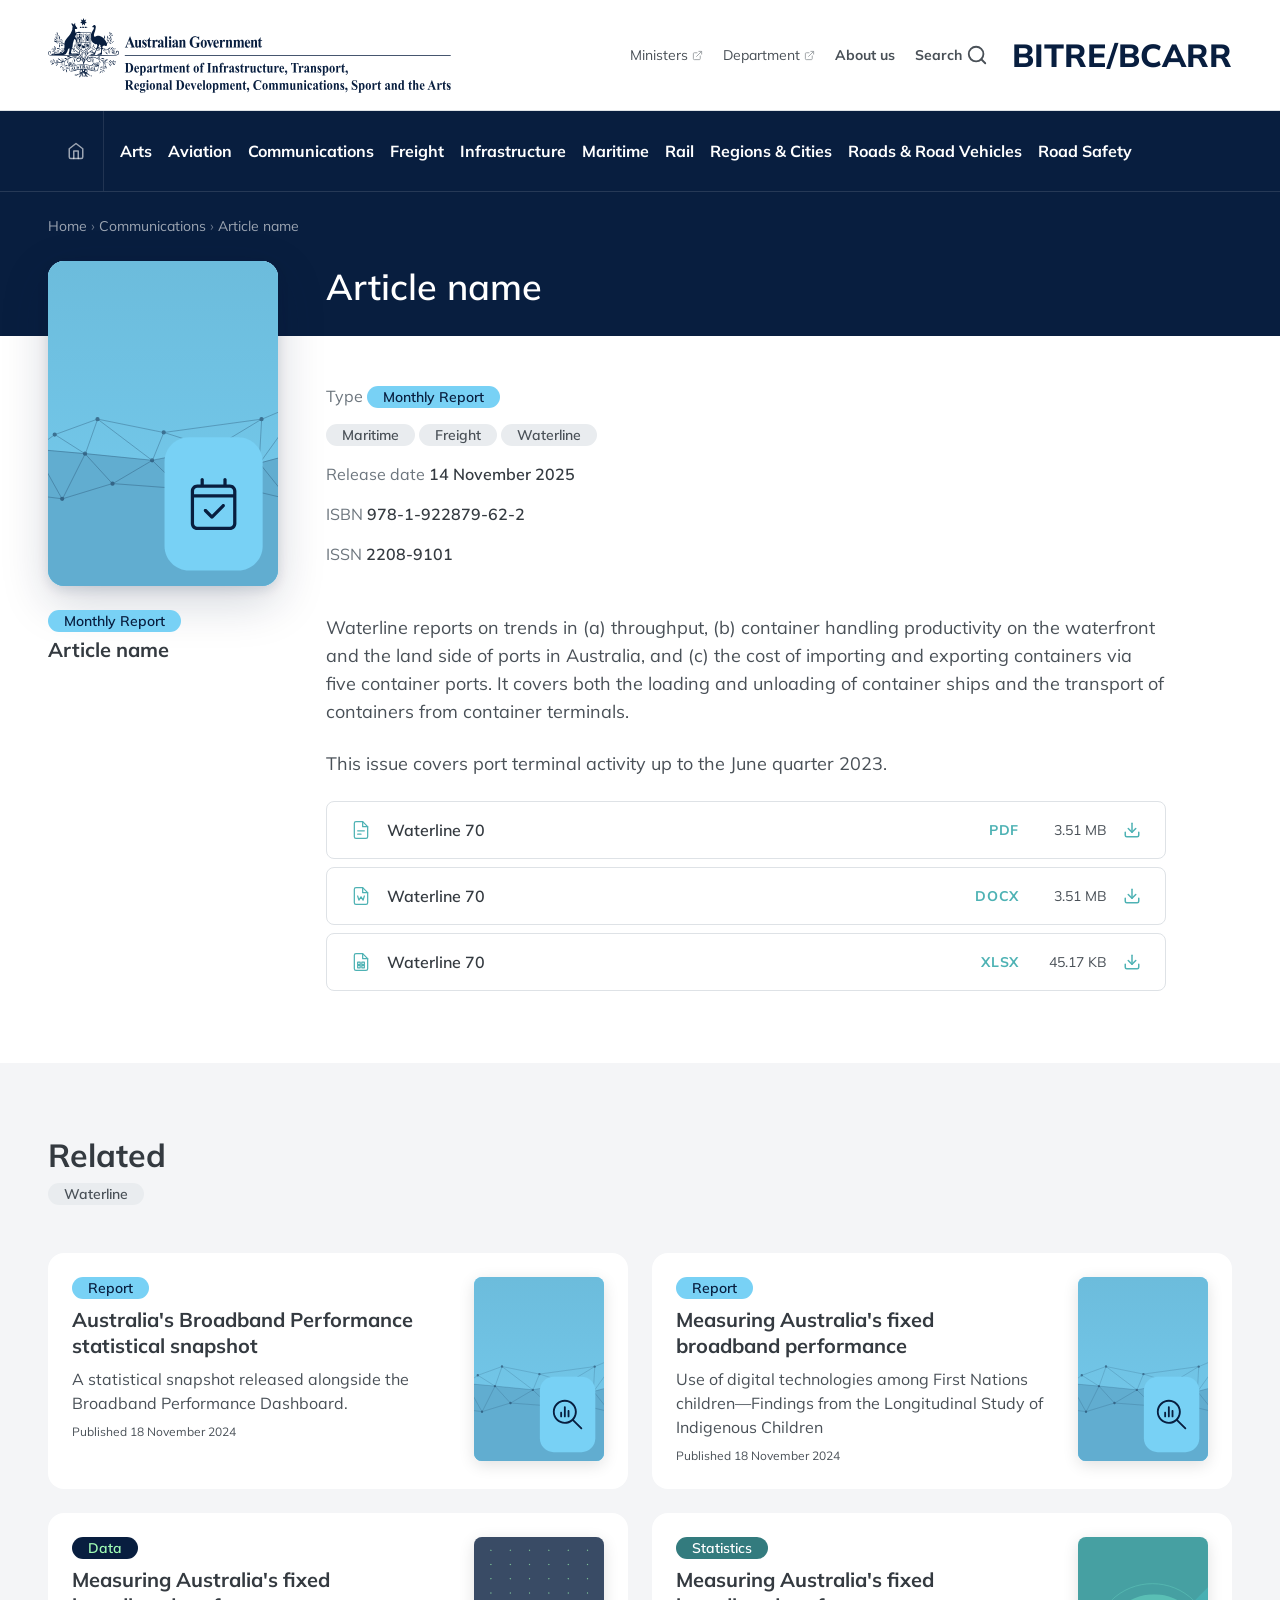
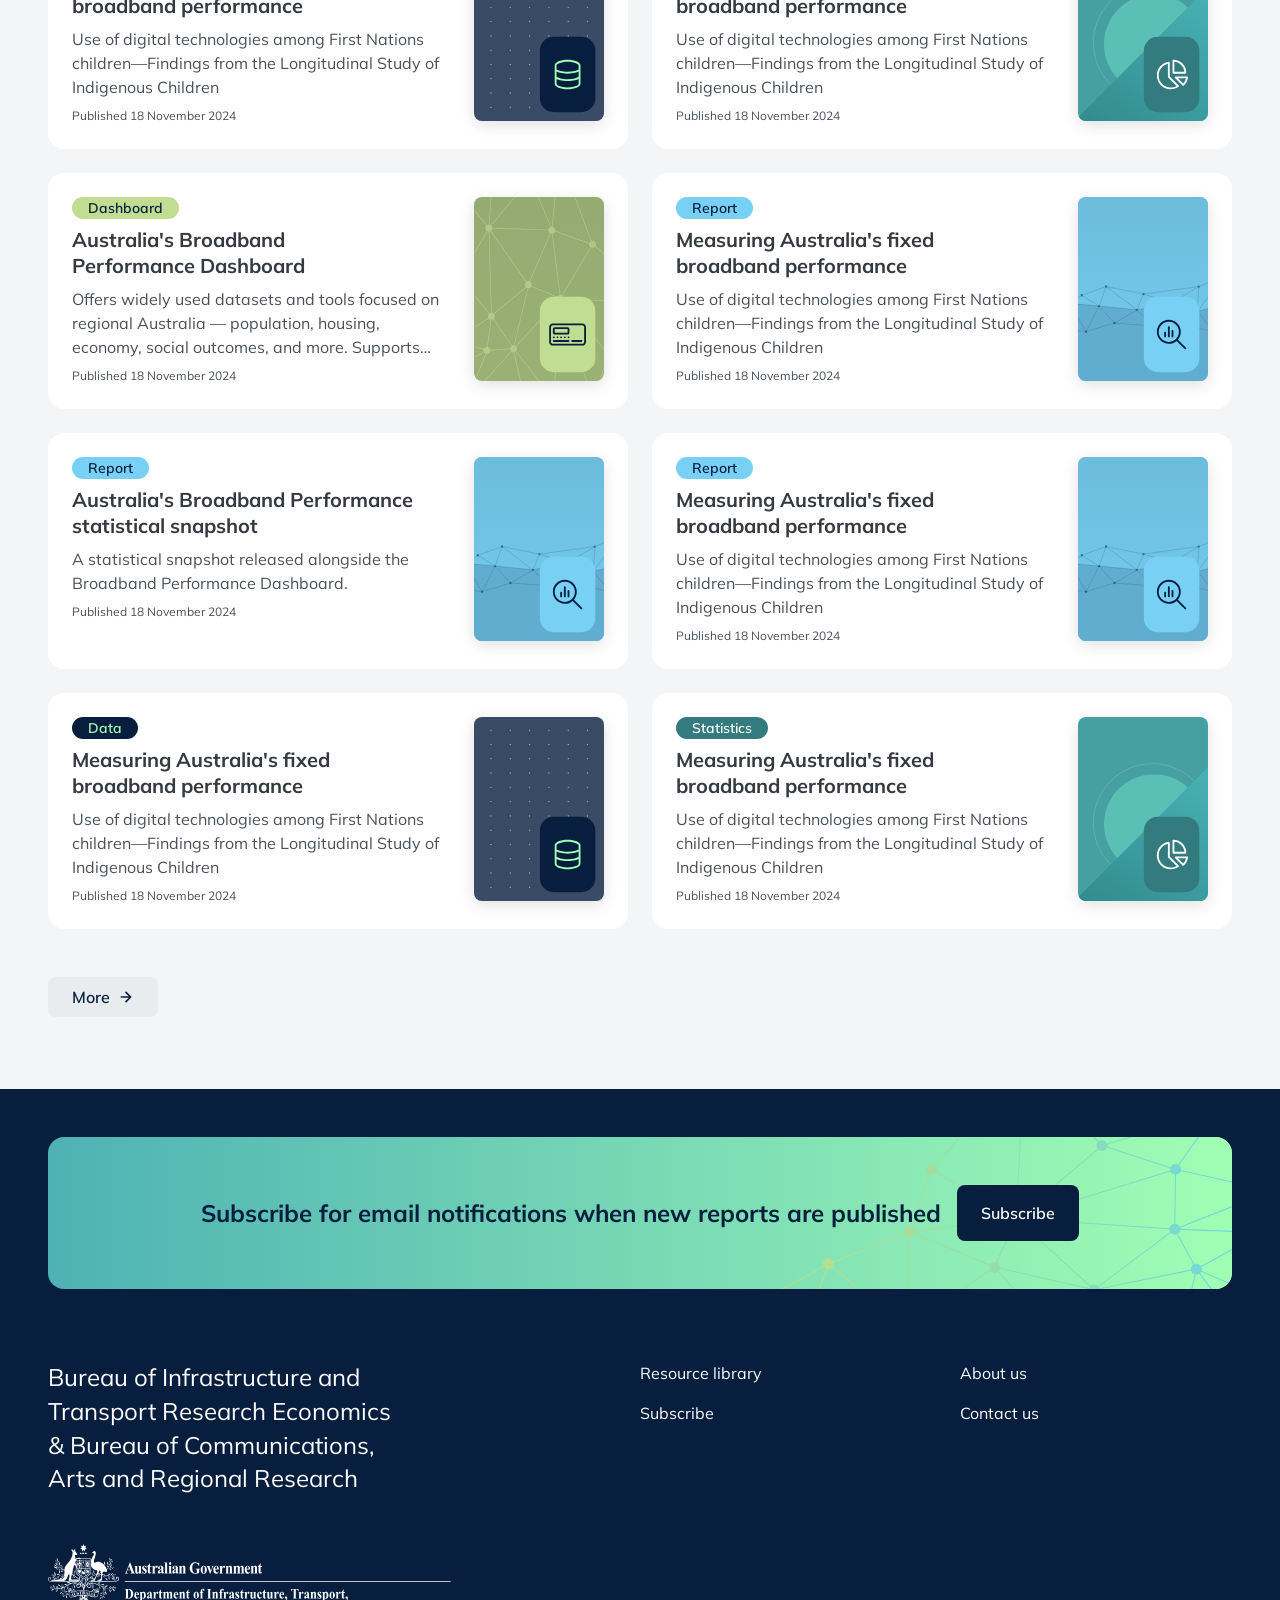
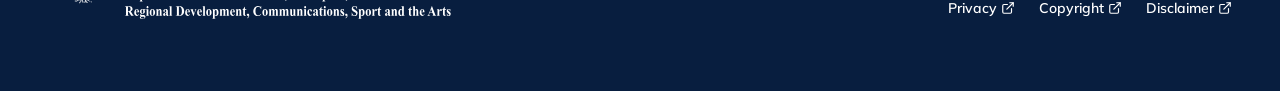
==== templates/article.html @ b690f787 "Add content page template, article page, accessibility fixes, and design system updates - New conten" ====
<!DOCTYPE html>
<html lang="en">
<head>
  <meta charset="UTF-8">
  <meta name="viewport" content="width=device-width, initial-scale=1.0">
  <title>Article — BITRE/BCARR</title>

  <!-- Google Fonts — Mulish (400, 500, 600, 700, 800 + italics) -->
  <link rel="preconnect" href="https://fonts.googleapis.com">
  <link rel="preconnect" href="https://fonts.gstatic.com" crossorigin>
  <link href="https://fonts.googleapis.com/css2?family=Mulish:ital,wght@0,400;0,500;0,600;0,700;0,800;1,400;1,600&display=swap" rel="stylesheet">

  <link rel="stylesheet" href="../css/main.css">
</head>
<body>

<a href="#main-content" class="skip-link">Skip to main content</a>

<!-- =========================================================================
  HEADER — Dual bar: utility (white) + nav bar (navy)
========================================================================== -->
<header class="site-header" role="banner">

  <!-- 1. Utility bar (desktop only) -->
  <div class="site-header__utility-bar">
    <div class="site-header__utility-bar-inner">

      <!-- Branding: logo + dept name -->
      <a class="site-header__branding" href="/" aria-label="Australian Government — DITRDCSA home">
        <img src="../assets/images/logo.svg" alt="DITRDCSA" width="403" height="75">
      </a>

      <!-- Utility links -->
      <nav class="site-header__utility-nav" aria-label="Utility navigation">
        <a class="site-header__utility-link" href="#" target="_blank" rel="noopener noreferrer">
          Ministers
          <svg width="12" height="12" viewBox="0 0 24 24" fill="none" stroke="currentColor" stroke-width="2" stroke-linecap="round" stroke-linejoin="round" aria-hidden="true">
            <path d="M15 3h6v6"/>
            <path d="M10 14 21 3"/>
            <path d="M18 13v6a2 2 0 0 1-2 2H5a2 2 0 0 1-2-2V8a2 2 0 0 1 2-2h6"/>
          </svg>
        </a>
        <a class="site-header__utility-link" href="#" target="_blank" rel="noopener noreferrer">
          Department
          <svg width="12" height="12" viewBox="0 0 24 24" fill="none" stroke="currentColor" stroke-width="2" stroke-linecap="round" stroke-linejoin="round" aria-hidden="true">
            <path d="M15 3h6v6"/>
            <path d="M10 14 21 3"/>
            <path d="M18 13v6a2 2 0 0 1-2 2H5a2 2 0 0 1-2-2V8a2 2 0 0 1 2-2h6"/>
          </svg>
        </a>
        <a class="site-header__utility-link site-header__utility-link--bold" href="#">About us</a>
        <button class="site-header__utility-search" aria-label="Open site search" aria-expanded="false" aria-controls="header-search-panel">
          Search
          <svg width="22" height="22" viewBox="0 0 24 24" fill="none" stroke="currentColor" stroke-width="2" stroke-linecap="round" stroke-linejoin="round" aria-hidden="true"><circle cx="11" cy="11" r="8"/><path d="m21 21-4.35-4.35"/></svg>
        </button>
        <a class="site-header__site-name" href="/" aria-label="BITRE/BCARR home">BITRE/BCARR</a>
      </nav>

    </div>

    <!-- Search panel (toggled by Search button in utility nav) -->
    <div class="site-header__search-panel" id="header-search-panel" aria-hidden="true">
      <div class="site-header__search-panel-inner">
        <label class="site-header__search-label" for="header-search-input">Search topics</label>
        <div class="site-header__search-row">
          <form class="site-header__search-form" role="search" action="/search">
            <div class="site-header__search-field">
              <svg width="18" height="18" viewBox="0 0 24 24" fill="none" stroke="currentColor" stroke-width="2" stroke-linecap="round" stroke-linejoin="round" aria-hidden="true"><circle cx="11" cy="11" r="8"/><path d="m21 21-4.35-4.35"/></svg>
              <input
                type="search"
                id="header-search-input"
                name="q"
                class="site-header__search-input"
                placeholder="e.g. road safety, freight…"
                autocomplete="off"
                autocorrect="off"
                spellcheck="false"
              >
              <button type="submit" class="site-header__search-submit">
                <svg width="16" height="16" viewBox="0 0 24 24" fill="none" stroke="currentColor" stroke-width="2" stroke-linecap="round" stroke-linejoin="round" aria-hidden="true"><path d="M5 12h14M12 5l7 7-7 7"/></svg>
                <span class="u-visually-hidden">Search</span>
              </button>
            </div>
          </form>
          <button class="site-header__search-close">
            <svg width="20" height="20" viewBox="0 0 24 24" fill="none" stroke="currentColor" stroke-width="2" stroke-linecap="round" stroke-linejoin="round" aria-hidden="true"><path d="M18 6 6 18M6 6l12 12"/></svg>
            <span class="u-visually-hidden">Close search</span>
          </button>
        </div>
      </div>
    </div>

  </div>

  <!-- 2. Nav bar (sticky, navy) -->
  <div class="site-header__nav-bar">
    <div class="site-header__nav-bar-inner">

      <!-- Mobile logo (md breakpoint only) -->
      <a class="site-header__mobile-logo" href="/" aria-label="DITRDCSA home">
        <img src="../assets/images/logo.svg" alt="DITRDCSA">
      </a>

      <!-- Mobile site name (hidden on desktop) -->
      <a class="site-header__mobile-site-name" href="/" aria-label="BITRE/BCARR home">BITRE/BCARR</a>

      <!-- Home icon (desktop) -->
      <a class="site-header__home-link" href="/" aria-label="Home">
        <svg width="18" height="18" viewBox="0 0 24 24" fill="none" stroke="currentColor" stroke-width="2" stroke-linecap="round" stroke-linejoin="round" aria-hidden="true">
          <path d="M3 9l9-7 9 7v11a2 2 0 0 1-2 2H5a2 2 0 0 1-2-2z"/>
          <polyline points="9 22 9 12 15 12 15 22"/>
        </svg>
      </a>

      <!-- Primary navigation (desktop) -->
      <nav class="site-header__nav" aria-label="Primary navigation">
        <ul class="nav-list" role="list">
          <li class="nav-item nav-item--indent"><a class="nav-item__link" href="#">Arts</a></li>
          <li class="nav-item"><a class="nav-item__link" href="#">Aviation</a></li>
          <li class="nav-item"><a class="nav-item__link" href="#">Communications</a></li>
          <li class="nav-item"><a class="nav-item__link" href="#">Freight</a></li>
          <li class="nav-item"><a class="nav-item__link" href="#">Infrastructure</a></li>
          <li class="nav-item"><a class="nav-item__link" href="#">Maritime</a></li>
          <li class="nav-item"><a class="nav-item__link" href="#">Rail</a></li>
          <li class="nav-item"><a class="nav-item__link" href="#">Regions &amp; Cities</a></li>
          <li class="nav-item"><a class="nav-item__link" href="#">Roads &amp; Road Vehicles</a></li>
          <li class="nav-item"><a class="nav-item__link" href="#">Road Safety</a></li>
        </ul>
      </nav>

      <!-- Mobile hamburger -->
      <button class="site-header__burger"
              aria-label="Open navigation menu"
              aria-expanded="false"
              aria-controls="mobile-menu">
        <span></span>
        <span></span>
      </button>

    </div>
  </div>

  <!-- Mobile menu panel -->
  <div class="site-header__mobile-menu" id="mobile-menu" aria-hidden="true">
    <div class="site-header__mobile-menu-inner">

      <!-- Primary nav links -->
      <nav aria-label="Mobile navigation">
        <ul class="nav-list nav-list--vertical" role="list">
          <li class="nav-item nav-item--indent"><a class="nav-item__link" href="#">Arts</a></li>
          <li class="nav-item"><a class="nav-item__link" href="#">Aviation</a></li>
          <li class="nav-item"><a class="nav-item__link" href="#">Communications</a></li>
          <li class="nav-item"><a class="nav-item__link" href="#">Freight</a></li>
          <li class="nav-item"><a class="nav-item__link" href="#">Infrastructure</a></li>
          <li class="nav-item"><a class="nav-item__link" href="#">Maritime</a></li>
          <li class="nav-item"><a class="nav-item__link" href="#">Rail</a></li>
          <li class="nav-item"><a class="nav-item__link" href="#">Regions &amp; Cities</a></li>
          <li class="nav-item"><a class="nav-item__link" href="#">Roads &amp; Road Vehicles</a></li>
          <li class="nav-item"><a class="nav-item__link" href="#">Road Safety</a></li>
        </ul>
      </nav>

      <!-- Utility links -->
      <div class="site-header__mobile-utility">
        <a class="site-header__mobile-utility-link site-header__mobile-utility-link--bold" href="#">Resource library</a>
        <a class="site-header__mobile-utility-link site-header__mobile-utility-link--bold" href="#">About us</a>
        <a class="site-header__mobile-utility-link site-header__mobile-utility-link--bold" href="#">Subscribe</a>
        <a class="site-header__mobile-utility-link site-header__mobile-utility-link--bold" href="#">Contact us</a>
        <a class="site-header__mobile-utility-link" href="#" target="_blank" rel="noopener noreferrer">
          Ministers
          <svg width="11" height="11" viewBox="0 0 24 24" fill="none" stroke="currentColor" stroke-width="2" stroke-linecap="round" stroke-linejoin="round" aria-hidden="true">
            <path d="M15 3h6v6"/><path d="M10 14 21 3"/><path d="M18 13v6a2 2 0 0 1-2 2H5a2 2 0 0 1-2-2V8a2 2 0 0 1 2-2h6"/>
          </svg>
        </a>
        <a class="site-header__mobile-utility-link" href="#" target="_blank" rel="noopener noreferrer">
          Department
          <svg width="11" height="11" viewBox="0 0 24 24" fill="none" stroke="currentColor" stroke-width="2" stroke-linecap="round" stroke-linejoin="round" aria-hidden="true">
            <path d="M15 3h6v6"/><path d="M10 14 21 3"/><path d="M18 13v6a2 2 0 0 1-2 2H5a2 2 0 0 1-2-2V8a2 2 0 0 1 2-2h6"/>
          </svg>
        </a>
      </div>

      <!-- Search -->
      <div class="site-header__mobile-search">
        <form class="site-header__mobile-search-form search-box search-box--hero" role="search" action="/search">
          <input
            class="search-box__input"
            type="search"
            id="mobile-nav-search"
            name="q"
            placeholder="What are you looking for?"
            autocomplete="off"
            autocorrect="off"
            spellcheck="false"
          >
          <div class="search-box__footer">
            <label class="search-box__label" for="mobile-nav-search">Search all resources</label>
            <button class="search-box__submit" type="submit" aria-label="Search">
              <svg width="22" height="22" viewBox="0 0 24 24" fill="none" stroke="currentColor" stroke-width="2" stroke-linecap="round" stroke-linejoin="round" aria-hidden="true">
                <circle cx="11" cy="11" r="8"/>
                <path d="m21 21-4.35-4.35"/>
              </svg>
            </button>
          </div>
        </form>
      </div>

    </div>
  </div>

</header>

<!-- =========================================================================
  MAIN CONTENT
========================================================================== -->
<main id="main-content">

  <!-- Breadcrumb — sits flush below nav, navy bg merges with hero -->
  <nav class="article__breadcrumb" aria-label="Breadcrumb">
    <div class="article__breadcrumb-inner" data-animate>
      <a href="/">Home</a>
      <span class="article__breadcrumb-sep" aria-hidden="true">›</span>
      <a href="#">Communications</a>
      <span class="article__breadcrumb-sep" aria-hidden="true">›</span>
      <span class="article__breadcrumb-current" aria-current="page">Article name</span>
    </div>
  </nav>

  <!-- =========================================================================
    ARTICLE HERO — navy band, H1 only (cover floats up from body below)
  ========================================================================== -->
  <div class="article__hero">
    <div class="article__hero-inner">
      <div class="article__heading-wrap" data-animate style="--animate-delay: 80ms">
        <h1 class="article__heading">Article name</h1>
      </div>
    </div>
  </div>

  <!-- =========================================================================
    ARTICLE BODY — white band: cover card (left, floats into hero) + metadata + content (right)
    Change `data-article-type` to any type key to auto-update the cover image and type badge.
    Available types: "Annual Report", "Monthly Report", "Research Report",
                     "Dashboard", "Statistics", "Data"
  ========================================================================== -->
  <div class="article__body" data-article-type="Monthly Report">
    <div class="article__body-inner">

      <!-- Cover card — data-default-cover flag allows JS to swap src based on type -->
      <div class="article__cover-col" data-animate style="--animate-delay: 160ms">
        <div class="article__cover-sentinel" aria-hidden="true"></div>
        <div class="article__cover">
          <div class="article__cover-card">
            <img data-default-cover src="../assets/images/default_covers/Monthly%20Report.svg" alt="">
          </div>
          <div class="article__cover-caption"></div>
        </div>
      </div>

      <!-- Metadata + prose -->
      <div class="article__body-right">

        <div class="article__meta" data-animate style="--animate-delay: 240ms">
          <p class="article__meta-row">Type <span class="badge badge--blue" data-type-badge>Monthly Report</span></p>
          <div class="article__tags">
            <a href="#" class="badge badge--neutral badge--link">Maritime</a>
            <a href="#" class="badge badge--neutral badge--link">Freight</a>
            <a href="#" class="badge badge--neutral badge--link">Waterline</a>
          </div>
          <p class="article__meta-row">Release date <strong>14 November 2025</strong></p>
          <p class="article__meta-row">ISBN <strong>978-1-922879-62-2</strong></p>
          <p class="article__meta-row">ISSN <strong>2208-9101</strong></p>
        </div>

        <div class="article__content" data-animate>
          <p>Waterline reports on trends in (a) throughput, (b) container handling productivity on the waterfront and the land side of ports in Australia, and (c) the cost of importing and exporting containers via five container ports. It covers both the loading and unloading of container ships and the transport of containers from container terminals.</p>
          <p>This issue covers port terminal activity up to the June quarter 2023.</p>
        </div>

        <!-- Downloads -->
        <div class="download-list" data-animate>

          <a href="#" class="download-item" download>
            <svg class="download-item__icon" viewBox="0 0 24 24" fill="none" stroke="currentColor" stroke-width="1.5" stroke-linecap="round" stroke-linejoin="round" aria-hidden="true">
              <path d="M14 2H6a2 2 0 0 0-2 2v16a2 2 0 0 0 2 2h12a2 2 0 0 0 2-2V8z"/><polyline points="14,2 14,8 20,8"/>
              <line x1="8" y1="13" x2="16" y2="13"/><line x1="8" y1="17" x2="12" y2="17"/>
            </svg>
            <span class="download-item__name">Waterline 70</span>
            <span class="download-item__type">PDF</span>
            <span class="download-item__size">3.51 MB</span>
            <svg class="download-item__action" viewBox="0 0 24 24" fill="none" stroke="currentColor" stroke-width="2" stroke-linecap="round" stroke-linejoin="round" aria-hidden="true">
              <path d="M21 15v4a2 2 0 0 1-2 2H5a2 2 0 0 1-2-2v-4"/><polyline points="7,10 12,15 17,10"/><line x1="12" y1="15" x2="12" y2="3"/>
            </svg>
          </a>

          <a href="#" class="download-item" download>
            <svg class="download-item__icon" viewBox="0 0 24 24" fill="none" stroke="currentColor" stroke-width="1.5" stroke-linecap="round" stroke-linejoin="round" aria-hidden="true">
              <path d="M14 2H6a2 2 0 0 0-2 2v16a2 2 0 0 0 2 2h12a2 2 0 0 0 2-2V8z"/><polyline points="14,2 14,8 20,8"/>
              <path d="M8 12l1.5 5 2.5-4 2.5 4 1.5-5"/>
            </svg>
            <span class="download-item__name">Waterline 70</span>
            <span class="download-item__type">DOCX</span>
            <span class="download-item__size">3.51 MB</span>
            <svg class="download-item__action" viewBox="0 0 24 24" fill="none" stroke="currentColor" stroke-width="2" stroke-linecap="round" stroke-linejoin="round" aria-hidden="true">
              <path d="M21 15v4a2 2 0 0 1-2 2H5a2 2 0 0 1-2-2v-4"/><polyline points="7,10 12,15 17,10"/><line x1="12" y1="15" x2="12" y2="3"/>
            </svg>
          </a>

          <a href="#" class="download-item" download>
            <svg class="download-item__icon" viewBox="0 0 24 24" fill="none" stroke="currentColor" stroke-width="1.5" stroke-linecap="round" stroke-linejoin="round" aria-hidden="true">
              <path d="M14 2H6a2 2 0 0 0-2 2v16a2 2 0 0 0 2 2h12a2 2 0 0 0 2-2V8z"/><polyline points="14,2 14,8 20,8"/>
              <rect x="8" y="12" width="3" height="3"/><rect x="13" y="12" width="3" height="3"/>
              <rect x="8" y="16" width="3" height="3"/><rect x="13" y="16" width="3" height="3"/>
            </svg>
            <span class="download-item__name">Waterline 70</span>
            <span class="download-item__type">XLSX</span>
            <span class="download-item__size">45.17 KB</span>
            <svg class="download-item__action" viewBox="0 0 24 24" fill="none" stroke="currentColor" stroke-width="2" stroke-linecap="round" stroke-linejoin="round" aria-hidden="true">
              <path d="M21 15v4a2 2 0 0 1-2 2H5a2 2 0 0 1-2-2v-4"/><polyline points="7,10 12,15 17,10"/><line x1="12" y1="15" x2="12" y2="3"/>
            </svg>
          </a>

        </div>

      </div>

    </div>
  </div>

  <script>
  // Article type → default cover image + badge colour.
  // Change data-article-type on .article__body to update both automatically.
  (function () {
    var TYPE_MAP = {
      'Annual Report':    { img: 'Annual Report.svg',    badge: 'badge--blue' },
      'Monthly Report':  { img: 'Monthly Report.svg',   badge: 'badge--blue' },
      'Research Report': { img: 'Research Report.svg',  badge: 'badge--blue' },
      'Dashboard':       { img: 'Dashboard.svg',        badge: 'badge--lime' },
      'Statistics':      { img: 'Statistics.svg',       badge: 'badge--teal' },
      'Data':            { img: 'Data.svg',              badge: 'badge--navy' },
    };
    var COVER_BASE = '../assets/images/default_covers/';
    var ALL_VARIANTS = ['badge--mint','badge--lime','badge--blue','badge--navy','badge--teal','badge--neutral'];

    var wrapper = document.querySelector('[data-article-type]');
    if (!wrapper) return;
    var type = wrapper.dataset.articleType;
    var map = TYPE_MAP[type];
    if (!map) return;

    var coverImg = wrapper.querySelector('[data-default-cover]');
    if (coverImg) {
      coverImg.src = COVER_BASE + encodeURIComponent(map.img);
      coverImg.alt = type + ' default cover';
    }

    var badge = wrapper.querySelector('[data-type-badge]');
    if (badge) {
      badge.textContent = type;
      ALL_VARIANTS.forEach(function (v) { badge.classList.remove(v); });
      badge.classList.add(map.badge);
    }
  }());
  </script>

  <script>
  // Show cover caption only when the cover is stuck (scrolled past its natural position).
  // Populates the caption from the existing H1 and type badge — no duplicate markup needed.
  (function () {
    var sentinel = document.querySelector('.article__cover-sentinel');
    var cover = document.querySelector('.article__cover');
    var caption = document.querySelector('.article__cover-caption');
    if (!sentinel || !cover || !caption) return;

    // Clone the type badge and H1 text into the caption
    var typeBadge = document.querySelector('.article__meta .badge[data-type-badge]');
    var heading = document.querySelector('.article__heading');

    if (typeBadge) caption.appendChild(typeBadge.cloneNode(true));
    if (heading) {
      var title = document.createElement('p');
      title.className = 'article__cover-title';
      title.textContent = heading.textContent;
      caption.appendChild(title);
    }

    var observer = new IntersectionObserver(function (entries) {
      cover.classList.toggle('is-stuck', !entries[0].isIntersecting);
    }, { threshold: 0 });

    observer.observe(sentinel);
  }());
  </script>

  <script>
  // Position the cover so it always aligns with the H1, regardless of title length.
  // Pulls the cover-col up by exactly the hero height so its top meets the hero top.
  (function () {
    var hero = document.querySelector('.article__hero');
    var coverCol = document.querySelector('.article__cover-col');
    if (!hero || !coverCol) return;

    var heroInner = hero.querySelector('.article__hero-inner');

    function position() {
      if (window.matchMedia('(min-width: 768px)').matches) {
        var paddingTop = parseFloat(getComputedStyle(heroInner).paddingTop) || 0;
        coverCol.style.marginTop = '-' + (hero.offsetHeight - paddingTop) + 'px';
      } else {
        coverCol.style.marginTop = '';
      }
    }
    position();
    window.addEventListener('resize', position);
  }());
  </script>

  <!-- =========================================================================
    RELATED — 2-col grid of topic-resource cards, uses sub-topics organism
  ========================================================================== -->
  <section class="sub-topics article__related" aria-labelledby="related-heading" data-animate>
    <div class="sub-topics__inner">

      <div class="sub-topics__header">
        <h2 class="sub-topics__heading" id="related-heading">Related</h2>
        <a href="#" class="badge badge--neutral badge--link">Waterline</a>
      </div>

      <div class="sub-topics__grid" data-animate-stagger>

        <!-- Card 1 -->
        <article class="card card--topic-resource" data-animate>
          <div class="card__image">
            <img src="../assets/images/default_covers/Research%20Report.svg" alt="">
          </div>
          <div class="card__body">
            <div class="card__meta"><span class="badge badge--blue">Report</span></div>
            <h3 class="card__title"><a href="#">Australia's Broadband Performance statistical snapshot</a></h3>
            <p class="card__excerpt">A statistical snapshot released alongside the Broadband Performance Dashboard.</p>
            <p class="card__date">Published 18 November 2024</p>
          </div>
        </article>

        <!-- Card 2 -->
        <article class="card card--topic-resource" data-animate>
          <div class="card__image">
            <img src="../assets/images/default_covers/Research%20Report.svg" alt="">
          </div>
          <div class="card__body">
            <div class="card__meta"><span class="badge badge--blue">Report</span></div>
            <h3 class="card__title"><a href="#">Measuring Australia's fixed broadband performance</a></h3>
            <p class="card__excerpt">Use of digital technologies among First Nations children—Findings from the Longitudinal Study of Indigenous Children</p>
            <p class="card__date">Published 18 November 2024</p>
          </div>
        </article>

        <!-- Card 3 -->
        <article class="card card--topic-resource" data-animate>
          <div class="card__image">
            <img src="../assets/images/default_covers/Data.svg" alt="">
          </div>
          <div class="card__body">
            <div class="card__meta"><span class="badge badge--navy">Data</span></div>
            <h3 class="card__title"><a href="#">Measuring Australia's fixed broadband performance</a></h3>
            <p class="card__excerpt">Use of digital technologies among First Nations children—Findings from the Longitudinal Study of Indigenous Children</p>
            <p class="card__date">Published 18 November 2024</p>
          </div>
        </article>

        <!-- Card 4 -->
        <article class="card card--topic-resource" data-animate>
          <div class="card__image">
            <img src="../assets/images/default_covers/Statistics.svg" alt="">
          </div>
          <div class="card__body">
            <div class="card__meta"><span class="badge badge--teal">Statistics</span></div>
            <h3 class="card__title"><a href="#">Measuring Australia's fixed broadband performance</a></h3>
            <p class="card__excerpt">Use of digital technologies among First Nations children—Findings from the Longitudinal Study of Indigenous Children</p>
            <p class="card__date">Published 18 November 2024</p>
          </div>
        </article>

        <!-- Card 5 -->
        <article class="card card--topic-resource" data-animate>
          <div class="card__image">
            <img src="../assets/images/default_covers/Dashboard.svg" alt="">
          </div>
          <div class="card__body">
            <div class="card__meta"><span class="badge badge--lime">Dashboard</span></div>
            <h3 class="card__title"><a href="#">Australia's Broadband Performance Dashboard</a></h3>
            <p class="card__excerpt">Offers widely used datasets and tools focused on regional Australia — population, housing, economy, social outcomes, and more. Supports regional planning and analysis.</p>
            <p class="card__date">Published 18 November 2024</p>
          </div>
        </article>

        <!-- Card 6 -->
        <article class="card card--topic-resource" data-animate>
          <div class="card__image">
            <img src="../assets/images/default_covers/Research%20Report.svg" alt="">
          </div>
          <div class="card__body">
            <div class="card__meta"><span class="badge badge--blue">Report</span></div>
            <h3 class="card__title"><a href="#">Measuring Australia's fixed broadband performance</a></h3>
            <p class="card__excerpt">Use of digital technologies among First Nations children—Findings from the Longitudinal Study of Indigenous Children</p>
            <p class="card__date">Published 18 November 2024</p>
          </div>
        </article>

        <!-- Card 7 -->
        <article class="card card--topic-resource" data-animate>
          <div class="card__image">
            <img src="../assets/images/default_covers/Research%20Report.svg" alt="">
          </div>
          <div class="card__body">
            <div class="card__meta"><span class="badge badge--blue">Report</span></div>
            <h3 class="card__title"><a href="#">Australia's Broadband Performance statistical snapshot</a></h3>
            <p class="card__excerpt">A statistical snapshot released alongside the Broadband Performance Dashboard.</p>
            <p class="card__date">Published 18 November 2024</p>
          </div>
        </article>

        <!-- Card 8 -->
        <article class="card card--topic-resource" data-animate>
          <div class="card__image">
            <img src="../assets/images/default_covers/Research%20Report.svg" alt="">
          </div>
          <div class="card__body">
            <div class="card__meta"><span class="badge badge--blue">Report</span></div>
            <h3 class="card__title"><a href="#">Measuring Australia's fixed broadband performance</a></h3>
            <p class="card__excerpt">Use of digital technologies among First Nations children—Findings from the Longitudinal Study of Indigenous Children</p>
            <p class="card__date">Published 18 November 2024</p>
          </div>
        </article>

        <!-- Card 9 -->
        <article class="card card--topic-resource" data-animate>
          <div class="card__image">
            <img src="../assets/images/default_covers/Data.svg" alt="">
          </div>
          <div class="card__body">
            <div class="card__meta"><span class="badge badge--navy">Data</span></div>
            <h3 class="card__title"><a href="#">Measuring Australia's fixed broadband performance</a></h3>
            <p class="card__excerpt">Use of digital technologies among First Nations children—Findings from the Longitudinal Study of Indigenous Children</p>
            <p class="card__date">Published 18 November 2024</p>
          </div>
        </article>

        <!-- Card 10 -->
        <article class="card card--topic-resource" data-animate>
          <div class="card__image">
            <img src="../assets/images/default_covers/Statistics.svg" alt="">
          </div>
          <div class="card__body">
            <div class="card__meta"><span class="badge badge--teal">Statistics</span></div>
            <h3 class="card__title"><a href="#">Measuring Australia's fixed broadband performance</a></h3>
            <p class="card__excerpt">Use of digital technologies among First Nations children—Findings from the Longitudinal Study of Indigenous Children</p>
            <p class="card__date">Published 18 November 2024</p>
          </div>
        </article>

      </div>

      <a class="sub-topics__more sub-topics__more--bottom" href="#">
        More
        <svg width="16" height="16" viewBox="0 0 24 24" fill="none" stroke="currentColor" stroke-width="2.5" stroke-linecap="round" stroke-linejoin="round" aria-hidden="true">
          <path d="M5 12h14M12 5l7 7-7 7"/>
        </svg>
      </a>

    </div>
  </section>

</main>

<!-- =========================================================================
  SUBSCRIBE BANNER
========================================================================== -->
<section class="subscribe-banner" aria-label="Newsletter subscription">
  <div class="subscribe-banner__inner">
    <div class="subscribe-banner__card" data-animate>
      <img src="../assets/images/device-grid.svg" alt="" class="subscribe-banner__bg" aria-hidden="true">
      <p class="subscribe-banner__text">Subscribe for email notifications when new reports are published</p>
      <a href="#" class="subscribe-banner__btn">Subscribe</a>
    </div>
  </div>
</section>

<!-- =========================================================================
  FOOTER
========================================================================== -->
<footer class="site-footer" role="contentinfo">
  <div class="site-footer__inner">

    <!-- Main columns: org name + nav links -->
    <div class="site-footer__main">

      <div class="site-footer__brand">
        <p class="site-footer__org-name">Bureau of Infrastructure and<br> Transport Research Economics<br> &amp; Bureau of Communications,<br> Arts and Regional Research</p>
      </div>

      <nav class="site-footer__nav-col" aria-label="Footer navigation">
        <a class="site-footer__nav-link" href="#">Resource library</a>
        <a class="site-footer__nav-link" href="#">Subscribe</a>
      </nav>

      <nav class="site-footer__nav-col" aria-label="Footer secondary navigation">
        <a class="site-footer__nav-link" href="#">About us</a>
        <a class="site-footer__nav-link" href="#">Contact us</a>
      </nav>

    </div>

    <!-- Legal bar: gov branding + legal links -->
    <div class="site-footer__legal">

      <div class="site-footer__gov-brand">
        <img src="../assets/images/logo.svg" alt="" class="site-footer__gov-crest" aria-hidden="true">
      </div>

      <div class="site-footer__legal-links">
        <a class="site-footer__legal-link" href="#" target="_blank" rel="noopener noreferrer">
          Privacy
          <svg xmlns="http://www.w3.org/2000/svg" width="14" height="14" viewBox="0 0 24 24" fill="none" stroke="currentColor" stroke-width="2" stroke-linecap="round" stroke-linejoin="round" aria-hidden="true">
            <path d="M18 13v6a2 2 0 0 1-2 2H5a2 2 0 0 1-2-2V8a2 2 0 0 1 2-2h6"/>
            <polyline points="15 3 21 3 21 9"/><line x1="10" y1="14" x2="21" y2="3"/>
          </svg>
        </a>
        <a class="site-footer__legal-link" href="#" target="_blank" rel="noopener noreferrer">
          Copyright
          <svg xmlns="http://www.w3.org/2000/svg" width="14" height="14" viewBox="0 0 24 24" fill="none" stroke="currentColor" stroke-width="2" stroke-linecap="round" stroke-linejoin="round" aria-hidden="true">
            <path d="M18 13v6a2 2 0 0 1-2 2H5a2 2 0 0 1-2-2V8a2 2 0 0 1 2-2h6"/>
            <polyline points="15 3 21 3 21 9"/><line x1="10" y1="14" x2="21" y2="3"/>
          </svg>
        </a>
        <a class="site-footer__legal-link" href="#" target="_blank" rel="noopener noreferrer">
          Disclaimer
          <svg xmlns="http://www.w3.org/2000/svg" width="14" height="14" viewBox="0 0 24 24" fill="none" stroke="currentColor" stroke-width="2" stroke-linecap="round" stroke-linejoin="round" aria-hidden="true">
            <path d="M18 13v6a2 2 0 0 1-2 2H5a2 2 0 0 1-2-2V8a2 2 0 0 1 2-2h6"/>
            <polyline points="15 3 21 3 21 9"/><line x1="10" y1="14" x2="21" y2="3"/>
          </svg>
        </a>
      </div>

    </div>
  </div>
</footer>

<!-- =========================================================================
  Scripts
========================================================================== -->
<script>
  // Mobile menu toggle
  (function () {
    var burger = document.querySelector('.site-header__burger');
    var menu   = document.querySelector('.site-header__mobile-menu');

    if (!burger || !menu) return;

    var navBar  = document.querySelector('.site-header__nav-bar');
    var header  = document.querySelector('.site-header');
    var siteName = document.querySelector('.site-header__mobile-site-name');
    var desktopMq = window.matchMedia('(min-width: 1024px)');
    var mobileNavMq = window.matchMedia('(max-width: 1023px)');

    function setMenuOffset() {
      if (navBar) {
        menu.style.setProperty('--mobile-menu-offset', navBar.getBoundingClientRect().height + 'px');
      }
    }

    function closeMenu() {
      menu.classList.remove('is-open');
      burger.setAttribute('aria-expanded', 'false');
      menu.setAttribute('aria-hidden', 'true');
      document.body.style.overflow = '';
      if (siteName) {
        siteName.style.transition = '';
        siteName.style.transform = '';
      }
      if (header) header.classList.remove('is-menu-open');
    }

    function animateSiteNameLayoutChange(mutate) {
      if (!siteName || !mobileNavMq.matches) {
        mutate();
        return;
      }

      var firstRect = siteName.getBoundingClientRect();
      mutate();
      var lastRect = siteName.getBoundingClientRect();
      var deltaX = firstRect.left - lastRect.left;

      if (!deltaX) return;

      siteName.style.transition = 'none';
      siteName.style.transform = 'translateX(' + deltaX + 'px)';
      requestAnimationFrame(function () {
        siteName.style.transition = 'transform 0.28s cubic-bezier(0.4, 0, 0.2, 1)';
        siteName.style.transform = '';
      });
    }

    setMenuOffset();

    burger.addEventListener('click', function () {
      animateSiteNameLayoutChange(function () {
        if (header) header.classList.remove('is-menu-open');
        var isOpen = menu.classList.toggle('is-open');
        burger.setAttribute('aria-expanded', String(isOpen));
        menu.setAttribute('aria-hidden', String(!isOpen));
        document.body.style.overflow = isOpen ? 'hidden' : '';
        setMenuOffset();
        if (isOpen) {
          if (header) header.classList.add('is-menu-open');
        }
      });
    });

    window.addEventListener('resize', function () {
      setMenuOffset();
      if (desktopMq.matches) {
        closeMenu();
      }
      if (menu.classList.contains('is-open')) {
        document.body.style.overflow = 'hidden';
      }
    });

    // Header search panel
    var searchBtn = document.querySelector('.site-header__utility-search');
    var panel     = document.getElementById('header-search-panel');
    var input     = document.getElementById('header-search-input');
    var closeBtn  = panel ? panel.querySelector('.site-header__search-close') : null;

    if (searchBtn && panel && input) {
      function openPanel()  {
        panel.classList.add('is-open');
        searchBtn.setAttribute('aria-expanded', 'true');
        requestAnimationFrame(function () { input.focus(); });
      }
      function closePanel() {
        panel.classList.remove('is-open');
        searchBtn.setAttribute('aria-expanded', 'false');
        searchBtn.focus();
      }

      searchBtn.addEventListener('click', function () {
        panel.classList.contains('is-open') ? closePanel() : openPanel();
      });

      if (closeBtn) {
        closeBtn.addEventListener('click', closePanel);
      }

      document.addEventListener('keydown', function (e) {
        if (e.key === 'Escape' && panel.classList.contains('is-open')) {
          closePanel();
        }
      });

      document.addEventListener('click', function (e) {
        if (
          panel.classList.contains('is-open') &&
          !panel.contains(e.target) &&
          !searchBtn.contains(e.target)
        ) {
          closePanel();
        }
      });
    }
  })();

  // Staggered entrance animations
  (function () {
    if (!('IntersectionObserver' in window)) {
      document.querySelectorAll('[data-animate]').forEach(function (el) {
        el.classList.add('is-visible');
      });
      return;
    }

    document.querySelectorAll('[data-animate-stagger]').forEach(function (container) {
      var children = container.querySelectorAll(':scope > [data-animate]');
      children.forEach(function (child, index) {
        child.style.setProperty('--animate-delay', (index * 80) + 'ms');
      });
    });

    var observer = new IntersectionObserver(function (entries) {
      entries.forEach(function (entry) {
        if (entry.isIntersecting) {
          entry.target.classList.add('is-visible');
          observer.unobserve(entry.target);
        }
      });
    }, {
      threshold: 0.1,
      rootMargin: '0px 0px -40px 0px'
    });

    document.querySelectorAll('[data-animate]').forEach(function (el) {
      observer.observe(el);
    });
  })();
</script>

</body>
</html>
---- css/main.css ----
@charset "UTF-8";
:root {
  --color-brand-navy: #081e3f;
  --color-brand-blue: #78d1f5;
  --color-brand-teal: #4eb2b4;
  --color-brand-mint: #a1feb5;
  --color-brand-secondary-lime: #c0dd92;
  --color-brand-secondary-deep-teal: #337b7e;
  --color-brand-secondary-green: #6ec096;
  --color-neutral-0: #ffffff;
  --color-neutral-100: #f4f5f7;
  --color-neutral-200: #e9ecef;
  --color-neutral-300: #dee2e6;
  --color-neutral-400: #ced4da;
  --color-neutral-500: #adb5bd;
  --color-neutral-600: #6c757d;
  --color-neutral-700: #495057;
  --color-neutral-800: #343a40;
  --color-neutral-900: #343a40;
  --color-text-primary: #343a40;
  --color-text-secondary: #495057;
  --color-text-inverse: #ffffff;
  --color-ui-surface: #ffffff;
  --color-ui-border: #dee2e6;
  --color-ui-link: #337b7e;
  --color-ui-accent: #4eb2b4;
  --color-ui-focus: #0d6efd;
  --color-ui-error: #c0392b;
}

:root {
  --size-0: 0px;
  --size-1: 1px;
  --size-2: 2px;
  --size-3: 4px;
  --size-4: 8px;
  --size-5: 16px;
  --size-6: 24px;
  --size-7: 48px;
  --size-8: 96px;
  --spacing-none: 0px;
  --spacing-xs: 4px;
  --spacing-sm: 8px;
  --spacing-md: 16px;
  --spacing-lg: 24px;
  --spacing-xl: 48px;
  --spacing-3xl: 72px;
  --spacing-2xl: 96px;
}

:root {
  --radius-sm: 4px;
  --radius-md: 6px;
  --radius-lg: 8px;
  --radius-xl: 16px;
  --radius-pill: 999px;
}

:root {
  --font-family-base: Mulish, Helvetica Neue, Arial, sans-serif;
  --font-family-heading: Mulish, Helvetica Neue, Arial, sans-serif;
  --font-family-mono: Courier New, Courier, monospace;
  --font-weight-regular: 400;
  --font-weight-medium: 500;
  --font-weight-semibold: 600;
  --font-weight-bold: 700;
  --font-weight-extrabold: 800;
  --font-size-xs: 0.75rem;
  --font-size-sm: 0.875rem;
  --font-size-base: 1rem;
  --font-size-md: 1.125rem;
  --font-size-lg: 1.25rem;
  --font-size-xl: 1.5rem;
  --font-size-2xl: 2rem;
  --font-size-3xl: 3rem;
  --line-height-none: 1;
  --line-height-tight: 1.25;
  --line-height-snug: 1.333;
  --line-height-heading: 1.4;
  --line-height-h1: 1.417;
  --line-height-base: 1.5;
  --line-height-small: 1.429;
  --line-height-loose: 1.55;
}

@keyframes fade-in-down {
  from {
    opacity: 0;
    transform: translateY(-10px);
  }
  to {
    opacity: 1;
    transform: translateY(0);
  }
}
@keyframes fade-in-up {
  from {
    opacity: 0;
    transform: translateY(10px);
  }
  to {
    opacity: 1;
    transform: translateY(0);
  }
}
@keyframes fade-in {
  from {
    opacity: 0;
  }
  to {
    opacity: 1;
  }
}
*,
*::before,
*::after {
  box-sizing: border-box;
}

html {
  font-size: 100%;
  scroll-behavior: smooth;
  -webkit-text-size-adjust: 100%;
}

body {
  margin: 0;
  padding: 0;
  font-family: "Mulish", "Helvetica Neue", Arial, sans-serif;
  font-size: 1rem;
  font-weight: 400;
  line-height: 1.5;
  color: #343a40;
  background-color: #f4f5f7;
  -webkit-font-smoothing: antialiased;
  -moz-osx-font-smoothing: grayscale;
}

h1, h2, h3, h4, h5, h6 {
  margin: 0;
  font-family: "Mulish", "Helvetica Neue", Arial, sans-serif;
  font-weight: 700;
  line-height: 1.25;
  text-wrap: pretty;
}

p {
  margin: 0;
  text-wrap: pretty;
}

ul, ol {
  margin: 0;
  padding: 0;
  list-style: none;
}

li {
  text-wrap: pretty;
}

a {
  color: #337b7e;
  text-decoration: underline;
}
a:hover {
  color: #337b7e;
}

img,
video,
svg {
  display: block;
  max-width: 100%;
}

button,
input,
select,
textarea {
  font: inherit;
  margin: 0;
}

button {
  cursor: pointer;
}

table {
  border-collapse: collapse;
}

blockquote {
  margin: 0;
  text-wrap: pretty;
}

hr {
  border: none;
  border-top: 1px solid #dee2e6;
  margin: 24px 0;
}

:focus-visible {
  outline: 2px solid #0d6efd;
  outline-offset: 2px;
}

::selection {
  background-color: #4eb2b4;
  color: #ffffff;
}

.heading {
  font-family: "Mulish", "Helvetica Neue", Arial, sans-serif;
  font-weight: 700;
  color: #343a40;
  margin: 0;
}
.heading--1 {
  font-size: 2rem;
  line-height: 1.25;
}
@media screen and (min-width: 768px) {
  .heading--1 {
    font-size: 3rem;
    line-height: 1.417;
  }
}
.heading--2 {
  font-size: 1.5rem;
  line-height: 1.333;
}
@media screen and (min-width: 768px) {
  .heading--2 {
    font-size: 2rem;
    line-height: 1.25;
  }
}
.heading--3 {
  font-size: 1.25rem;
  line-height: 1.4;
}
@media screen and (min-width: 768px) {
  .heading--3 {
    font-size: 1.5rem;
    line-height: 1.333;
  }
}
.heading--4 {
  font-size: 1.125rem;
  line-height: 1.5;
}
@media screen and (min-width: 768px) {
  .heading--4 {
    font-size: 1.25rem;
    line-height: 1.4;
  }
}
.heading--5 {
  font-size: 1rem;
  line-height: 1.5;
}
.heading--inverse {
  color: #ffffff;
}
.heading--brand {
  color: #4eb2b4;
}

.body-text {
  font-size: 1.125rem;
  line-height: 1.5;
  color: #343a40;
}
.body-text--sm {
  font-size: 0.875rem;
  line-height: 1.429;
}
.body-text--big {
  font-size: 1.25rem;
  line-height: 1.55;
}
.body-text--secondary {
  color: #495057;
}
.body-text--inverse {
  color: #ffffff;
}

.nav-text {
  font-size: 1rem;
  line-height: 1;
  font-weight: 500;
}
.nav-text--bold {
  font-weight: 700;
}

.label {
  display: inline-block;
  font-size: 0.875rem;
  font-weight: 600;
  line-height: 1;
  color: #343a40;
}
.label--secondary {
  color: #495057;
}
.label--required::after {
  content: " *";
  color: #4eb2b4;
}

.eyebrow {
  display: block;
  font-size: 0.75rem;
  font-weight: 800;
  line-height: 1;
  letter-spacing: 0.1em;
  text-transform: uppercase;
  color: #4eb2b4;
}
.eyebrow--inverse {
  color: #78d1f5;
}

.caption {
  font-size: 0.75rem;
  line-height: 1.429;
  color: #495057;
}
.caption--inverse {
  color: #ced4da;
}

.prose {
  font-size: 1.125rem;
  line-height: 1.5;
  color: #343a40;
}
.prose h2 {
  font-size: 1.5rem;
  line-height: 1.333;
  font-weight: 700;
  margin-top: 48px;
  margin-bottom: 8px;
}
@media screen and (min-width: 768px) {
  .prose h2 {
    font-size: 2rem;
    line-height: 1.25;
  }
}
.prose h3 {
  font-size: 1.25rem;
  line-height: 1.4;
  font-weight: 700;
  margin-top: 48px;
  margin-bottom: 8px;
}
@media screen and (min-width: 768px) {
  .prose h3 {
    font-size: 1.5rem;
    line-height: 1.333;
  }
}
.prose h4, .prose h5, .prose h6 {
  font-size: 1.25rem;
  line-height: 1.4;
  font-weight: 700;
  margin-top: 24px;
  margin-bottom: 4px;
}
.prose p, .prose ul, .prose ol {
  margin-bottom: 16px;
}
.prose ul, .prose ol {
  padding-left: 24px;
}
.prose ul li, .prose ol li {
  list-style: initial;
  margin-bottom: 4px;
}
.prose a {
  color: #337b7e;
  text-decoration: underline;
}
.prose a:hover {
  color: #337b7e;
}
.prose blockquote {
  font-size: 1.25rem;
  line-height: 1.55;
  border-left: 4px solid #4eb2b4;
  padding-left: 16px;
  margin-left: 0;
  color: #495057;
  font-style: italic;
}
.prose strong {
  font-weight: 600;
}
.prose small {
  font-size: 0.875rem;
  line-height: 1.429;
}

.btn {
  appearance: none;
  background: none;
  border: none;
  padding: 0;
  margin: 0;
  cursor: pointer;
  font: inherit;
  color: inherit;
  text-decoration: none;
  line-height: 1;
  transition: background-color color border-color box-shadow 0.2s ease-in-out;
  display: inline-flex;
  align-items: center;
  justify-content: center;
  gap: 4px;
  padding: 8px 24px;
  border-radius: 999px;
  border: 2px solid transparent;
  font-size: 1.125rem;
  font-weight: 600;
  line-height: 1;
  text-decoration: none;
  white-space: nowrap;
}
.btn:focus-visible {
  outline: 2px solid #0d6efd;
  outline-offset: 2px;
}
.btn:disabled, .btn[aria-disabled=true] {
  opacity: 0.45;
  cursor: not-allowed;
  pointer-events: none;
}
.btn--primary {
  background-color: #081e3f;
  border-color: #081e3f;
  color: #ffffff;
}
.btn--primary:hover {
  background-color: #337b7e;
  border-color: #337b7e;
}
.btn--primary:active {
  background-color: rgb(43.86, 105.78, 108.36);
}
.btn--secondary {
  background-color: transparent;
  border-color: #4eb2b4;
  color: #4eb2b4;
}
.btn--secondary:hover {
  background-color: #4eb2b4;
  color: #081e3f;
}
.btn--secondary:active {
  background-color: rgb(67.08, 153.08, 154.8);
  border-color: rgb(67.08, 153.08, 154.8);
}
.btn--ghost {
  background-color: transparent;
  border-color: transparent;
  color: #337b7e;
}
.btn--ghost:hover {
  background-color: #f4f5f7;
  color: #337b7e;
}
.btn--ghost-inverse {
  background-color: transparent;
  border-color: rgba(255, 255, 255, 0.3);
  color: #ffffff;
}
.btn--ghost-inverse:hover {
  background-color: rgba(255, 255, 255, 0.1);
  border-color: #ffffff;
  color: #ffffff;
}
.btn--accent {
  background-color: #a1feb5;
  border-color: #a1feb5;
  color: #081e3f;
}
.btn--accent:hover {
  background-color: rgb(138.46, 218.44, 155.66);
  border-color: rgb(138.46, 218.44, 155.66);
}
.btn--sm {
  padding: 4px 16px;
  font-size: 0.875rem;
}
.btn--lg {
  padding: 16px 48px;
  font-size: 1.125rem;
}
.btn--full-width {
  width: 100%;
}
.btn--icon {
  padding: 8px;
  border-radius: 6px;
}
.btn--icon svg {
  width: 20px;
  height: 20px;
  flex-shrink: 0;
}
.btn__icon {
  width: 18px;
  height: 18px;
  flex-shrink: 0;
}
.btn__icon--leading {
  order: -1;
}
.btn__icon--trailing {
  order: 1;
}

.form-field {
  display: flex;
  flex-direction: column;
  gap: 4px;
}
.form-field__label {
  font-size: 0.875rem;
  font-weight: 500;
  color: #343a40;
  line-height: 1.333;
}
.form-field__label--required::after {
  content: " *";
  color: #4eb2b4;
}
.form-field__input {
  transition: border-color box-shadow 0.2s ease-in-out;
  width: 100%;
  padding: 8px 16px;
  background-color: #ffffff;
  border: 1px solid #dee2e6;
  border-radius: 6px;
  font-family: "Mulish", "Helvetica Neue", Arial, sans-serif;
  font-size: 1rem;
  color: #343a40;
  line-height: 1.5;
  appearance: none;
}
.form-field__input::placeholder {
  color: #adb5bd;
}
.form-field__input:hover {
  border-color: #adb5bd;
}
.form-field__input:focus {
  outline: none;
  border-color: #0d6efd;
  box-shadow: 0 0 0 3px rgba(120, 209, 245, 0.35);
}
.form-field__input:disabled {
  background-color: #f4f5f7;
  border-color: #dee2e6;
  color: #adb5bd;
  cursor: not-allowed;
}
.form-field__input--textarea {
  resize: vertical;
  min-height: 120px;
}
.form-field__input--select {
  background-image: url("data:image/svg+xml,%3Csvg xmlns='http://www.w3.org/2000/svg' width='16' height='16' viewBox='0 0 24 24' fill='none' stroke='%23495057' stroke-width='2' stroke-linecap='round' stroke-linejoin='round'%3E%3Cpolyline points='6 9 12 15 18 9'%3E%3C/polyline%3E%3C/svg%3E");
  background-repeat: no-repeat;
  background-position: right 8px center;
  padding-right: 48px;
  cursor: pointer;
}
.form-field__hint {
  font-size: 0.75rem;
  color: #495057;
  line-height: 1.333;
}
.form-field__error {
  font-size: 0.75rem;
  font-weight: 500;
  color: #c0392b;
  line-height: 1.333;
  display: none;
}
.form-field__error::before {
  content: "⚠ ";
}
.form-field--error .form-field__input {
  border-color: #c0392b;
}
.form-field--error .form-field__input:focus {
  box-shadow: 0 0 0 3px rgba(192, 57, 43, 0.2);
}
.form-field--error .form-field__error {
  display: block;
}
.form-field--success .form-field__input {
  border-color: #6ec096;
}
.form-field--success .form-field__input:focus {
  box-shadow: 0 0 0 3px rgba(110, 192, 150, 0.2);
}

.form-check {
  display: flex;
  align-items: flex-start;
  gap: 8px;
  cursor: pointer;
}
.form-check__input {
  width: 18px;
  height: 18px;
  flex-shrink: 0;
  margin-top: 2px;
  accent-color: #4eb2b4;
  cursor: pointer;
}
.form-check__label {
  font-size: 1rem;
  color: #343a40;
  line-height: 1.5;
  cursor: pointer;
}

.link {
  transition: color 0.2s ease-in-out;
  color: #337b7e;
  text-decoration: underline;
  text-underline-offset: 3px;
  font-weight: 500;
}
.link:hover {
  color: #337b7e;
}
.link:focus-visible {
  outline: 2px solid #0d6efd;
  outline-offset: 2px;
  border-radius: 2px;
}
.link--inverse {
  color: #78d1f5;
}
.link--inverse:hover {
  color: #a1feb5;
}
.link--subtle {
  color: #495057;
  text-decoration: none;
}
.link--subtle:hover {
  color: #343a40;
  text-decoration: underline;
}
.link--arrow {
  display: inline-flex;
  align-items: center;
  gap: 4px;
  text-decoration: none;
  font-weight: 600;
}
.link--arrow::after {
  content: "→";
  transition: transform 0.2s ease-in-out;
}
.link--arrow:hover::after {
  transform: translateX(4px);
}

.badge {
  display: inline-flex;
  align-items: center;
  padding: 4px 16px;
  border-radius: 999px;
  font-size: 0.875rem;
  font-weight: 600;
  line-height: 1;
  white-space: nowrap;
  color: var(--badge-color, currentColor);
}
.badge--mint {
  --badge-color: #081e3f;
  background-color: #a1feb5;
  color: var(--badge-color);
}
.badge--lime {
  --badge-color: #081e3f;
  background-color: #c0dd92;
  color: var(--badge-color);
}
.badge--blue {
  --badge-color: #081e3f;
  background-color: #78d1f5;
  color: var(--badge-color);
}
.badge--navy {
  --badge-color: #a1feb5;
  background-color: #081e3f;
  color: var(--badge-color);
}
.badge--teal {
  --badge-color: #ffffff;
  background-color: #337b7e;
  color: var(--badge-color);
}
.badge--neutral {
  --badge-color: #495057;
  background-color: #e9ecef;
  color: var(--badge-color);
}
.badge--link {
  text-decoration: none;
  cursor: pointer;
  position: relative;
  overflow: hidden;
}
.badge--link:hover {
  color: var(--badge-color);
}
.badge--link::after {
  content: "";
  position: absolute;
  inset: 0;
  background-color: rgba(255, 255, 255, 0);
  transition: background-color 0.2s ease-in-out;
}
.badge--link:hover::after {
  background-color: rgba(255, 255, 255, 0.2);
}
.badge--link:focus-visible {
  outline: 2px solid #0d6efd;
  outline-offset: 2px;
}

.card {
  background-color: #ffffff;
  border-radius: 16px;
  border: 1px solid #dee2e6;
  transition: box-shadow transform 0.2s ease-in-out;
  display: flex;
  flex-direction: column;
  overflow: hidden;
  height: 100%;
}
.card:hover, .card.is-touched {
  box-shadow: 0 4px 12px rgba(8, 30, 63, 0.12);
  transform: translateY(-2px);
}
.card__image {
  aspect-ratio: 16/9;
  overflow: hidden;
  position: relative;
  overflow: hidden;
}
.card__image img {
  width: 100%;
  height: 100%;
  object-fit: cover;
  transition: transform 0.2s ease-in-out;
}
.card:not(.card--featured):hover .card__image img, .card:not(.card--featured).is-touched .card__image img {
  transform: scale(1.04);
}
.card__image-badge {
  position: absolute;
  bottom: 8px;
  left: 8px;
  z-index: 10;
}
.card__body {
  display: flex;
  flex-direction: column;
  gap: 8px;
  padding: 24px;
  flex: 1;
}
.card__meta {
  display: flex;
  align-items: center;
  gap: 8px;
  flex-wrap: wrap;
}
.card__title {
  font-size: 1.25rem;
  font-weight: 700;
  line-height: 1.4;
  color: #343a40;
}
.card__title a {
  color: inherit;
  text-decoration: none;
}
.card__title a:hover {
  color: #337b7e;
}
.card__excerpt {
  font-size: 1rem;
  color: #495057;
  line-height: 1.5;
  display: -webkit-box;
  -webkit-box-orient: vertical;
  -webkit-line-clamp: 3;
  overflow: hidden;
}
.card__footer {
  display: flex;
  align-items: center;
  justify-content: space-between;
  padding: 16px 24px;
  border-top: 1px solid #dee2e6;
  margin-top: auto;
  gap: 8px;
}
.card--horizontal {
  flex-direction: row;
}
.card--horizontal .card__image {
  width: 200px;
  flex-shrink: 0;
  aspect-ratio: auto;
  min-height: 160px;
}
.card--horizontal .card__body {
  padding: 16px;
}
@media screen and (max-width: 767px) {
  .card--horizontal {
    flex-direction: column;
  }
  .card--horizontal .card__image {
    width: 100%;
  }
}
.card--featured {
  background-color: transparent;
  border: none;
  box-shadow: none;
}
.card--featured:hover, .card--featured.is-touched {
  background-color: transparent;
  box-shadow: none;
  transform: none;
}
.card--featured:hover .card__image, .card--featured.is-touched .card__image {
  transform: translateY(-4px);
  box-shadow: 0 12px 32px rgba(0, 0, 0, 0.4);
}
.card--featured:hover .card__image::before, .card--featured.is-touched .card__image::before {
  opacity: 1;
}
.card--featured:hover .card__body, .card--featured.is-touched .card__body {
  transform: translateY(-4px);
}
.card--featured:hover .card__title,
.card--featured:hover .card__title a, .card--featured.is-touched .card__title,
.card--featured.is-touched .card__title a {
  color: #a1feb5;
}
.card--featured:hover .card__excerpt, .card--featured.is-touched .card__excerpt {
  color: #a1feb5;
}
.card--featured:hover .card__image img, .card--featured.is-touched .card__image img {
  transform: scale(1.04);
}
.card--featured .card__image {
  background: linear-gradient(135deg, #337b7e, #4eb2b4);
  border-radius: 16px;
  padding: 16px clamp(24px, 4vw, 48px) 0;
  transition: transform 0.35s cubic-bezier(0.4, 0, 0.2, 1), box-shadow 0.35s cubic-bezier(0.4, 0, 0.2, 1);
  will-change: transform;
}
.card--featured .card__image::before {
  content: "";
  position: absolute;
  inset: 0;
  border-radius: inherit;
  background: linear-gradient(170deg, #337b7e, #4eb2b4);
  opacity: 0;
  transition: opacity 0.5s cubic-bezier(0.4, 0, 0.2, 1);
  pointer-events: none;
}
.card--featured .card__image img {
  display: block;
  position: relative;
  z-index: 1;
  width: 100%;
  height: auto;
  border-radius: 16px 16px 0 0;
  box-shadow: 0 4px 20px rgba(0, 0, 0, 0.2);
  transition: transform 0.35s cubic-bezier(0.4, 0, 0.2, 1);
}
.card--featured .card__body {
  background: transparent;
  padding: 16px 0 24px 8px;
  transition: transform 0.35s cubic-bezier(0.4, 0, 0.2, 1);
}
.card--featured .card__title {
  color: #ffffff;
  transition: color 0.35s cubic-bezier(0.4, 0, 0.2, 1);
  text-wrap: balance;
}
.card--featured .card__title a {
  color: inherit;
  text-decoration: none;
}
.card--featured .card__excerpt {
  color: rgba(255, 255, 255, 0.8);
  transition: color 0.35s cubic-bezier(0.4, 0, 0.2, 1);
  text-wrap: balance;
}
@media screen and (min-width: 480px) {
  .card--featured {
    flex-direction: row;
    align-items: flex-start;
  }
  .card--featured .card__image {
    width: 220px;
    flex-shrink: 0;
    aspect-ratio: 16/9;
    min-height: unset;
    align-self: flex-start;
  }
  .card--featured .card__body {
    padding: 0 0 0 16px;
  }
}
@media screen and (min-width: 1024px) {
  .card--featured {
    flex-direction: column;
  }
  .card--featured .card__image {
    width: 100%;
    min-height: unset;
    aspect-ratio: 16/9;
  }
  .card--featured .card__body {
    padding: 16px 0 24px 8px;
  }
}
.card--hub {
  background-color: #f4f5f7;
  border: none;
  box-shadow: none;
  overflow: visible;
  padding: 48px;
  gap: 48px;
  padding: 16px;
  gap: 16px;
}
@media screen and (min-width: 768px) {
  .card--hub {
    padding: 24px;
    gap: 24px;
  }
}
.card--hub {
  transition: transform 0.35s cubic-bezier(0.4, 0, 0.2, 1), box-shadow 0.35s cubic-bezier(0.4, 0, 0.2, 1);
  will-change: transform;
}
.card--hub:hover, .card--hub.is-touched {
  transform: translateY(-3px);
  box-shadow: 0 4px 12px rgba(8, 30, 63, 0.12);
}
.card--hub:hover .card__title, .card--hub.is-touched .card__title {
  color: #337b7e;
}
.card--hub:hover .card__icon, .card--hub.is-touched .card__icon {
  transform: scale(1.06);
  box-shadow: 0 6px 20px rgba(0, 0, 0, 0.15);
}
.card--hub:hover .card__icon::before, .card--hub.is-touched .card__icon::before {
  opacity: 1;
}
.card--hub .card__icon {
  display: flex;
  align-items: center;
  justify-content: center;
  width: 80px;
  height: 80px;
  border-radius: 8px;
  background: linear-gradient(45deg, #78d1f5, #a1feb5);
  flex-shrink: 0;
  position: relative;
  overflow: hidden;
  transition: transform 0.35s cubic-bezier(0.4, 0, 0.2, 1), box-shadow 0.35s cubic-bezier(0.4, 0, 0.2, 1);
}
.card--hub .card__icon::before {
  content: "";
  position: absolute;
  inset: 0;
  background: linear-gradient(80deg, #78d1f5, #a1feb5);
  opacity: 0;
  transition: opacity 0.5s cubic-bezier(0.4, 0, 0.2, 1);
  pointer-events: none;
}
.card--hub .card__icon img {
  width: 44px;
  height: auto;
  position: relative;
  z-index: 1;
}
.card--hub {
  flex-direction: row;
  align-items: stretch;
}
.card--hub .card__body {
  padding: 0;
  gap: 8px;
  flex: 1;
}
.card--hub .card__title {
  font-size: 1.25rem;
  color: #343a40;
  text-wrap: balance;
  transition: color 0.35s cubic-bezier(0.4, 0, 0.2, 1);
}
.card--hub .card__excerpt {
  color: #495057;
}
.card--hub .card__link {
  display: inline-flex;
  align-items: center;
  align-self: flex-start;
  gap: 4px;
  margin-top: auto;
  color: #337b7e;
  font-size: 0.875rem;
  font-weight: 600;
  text-decoration: none;
}
.card--hub .card__link svg {
  flex-shrink: 0;
}
.card--hub .card__link span {
  position: relative;
}
.card--hub .card__link span::after {
  content: "";
  position: absolute;
  bottom: -2px;
  left: 0;
  width: 100%;
  height: 2px;
  background-color: #78d1f5;
  transform: scaleX(0);
  transform-origin: left center;
  transition: transform 0.35s cubic-bezier(0.4, 0, 0.2, 1);
}
.card--hub:hover .card__link span::after, .card--hub.is-touched .card__link span::after {
  transform: scaleX(1);
}
.card--resource-featured {
  height: auto;
  flex-direction: column;
  padding: 24px;
  gap: 24px;
  border: none;
}
@media screen and (max-width: 479px) {
  .card--resource-featured {
    display: block;
    padding: 16px;
    overflow: hidden;
  }
  .card--resource-featured .card__body {
    display: block;
    padding: 0;
    flex: unset;
    justify-content: unset;
  }
  .card--resource-featured .card__badges {
    margin-bottom: 8px;
  }
  .card--resource-featured .card__title {
    margin-bottom: 8px;
  }
  .card--resource-featured .card__excerpt {
    margin-bottom: 4px;
  }
  .card--resource-featured .card__date {
    margin-top: 8px;
  }
}
@media screen and (min-width: 480px) {
  .card--resource-featured {
    flex-direction: row;
    align-items: center;
  }
}
@media screen and (min-width: 768px) {
  .card--resource-featured {
    padding: 24px;
    gap: 34px;
  }
}
.card--resource-featured .card__image {
  width: 160px;
  aspect-ratio: 210/297;
  flex-shrink: 0;
  align-self: flex-start;
  border-radius: 8px;
  overflow: hidden;
  box-shadow: 0 4px 20px rgba(0, 0, 0, 0.15);
  transition: box-shadow 0.35s cubic-bezier(0.4, 0, 0.2, 1);
}
.card--resource-featured .card__image img {
  width: 100%;
  height: 100%;
  object-fit: cover;
  display: block;
}
@media screen and (max-width: 479px) {
  .card--resource-featured .card__image {
    float: right;
    width: 90px;
    margin-left: 16px;
    align-self: unset;
  }
}
@media screen and (min-width: 768px) {
  .card--resource-featured .card__image {
    width: 200px;
  }
}
@media screen and (min-width: 1024px) {
  .card--resource-featured .card__image {
    width: 230px;
  }
}
.card--resource-featured:hover .card__image, .card--resource-featured.is-touched .card__image {
  box-shadow: 0 8px 28px rgba(0, 0, 0, 0.2);
}
.card--resource-featured .card__body {
  padding: 0;
  gap: 16px;
  flex: 1;
  justify-content: flex-start;
}
.card--resource-featured .card__badges {
  display: flex;
  gap: 4px;
  flex-wrap: wrap;
}
.card--resource-featured .card__title {
  font-size: 2rem;
  line-height: 1.25;
}
@media screen and (max-width: 479px) {
  .card--resource-featured .card__title {
    font-size: 1.25rem;
    line-height: 1.4;
  }
}
.card--resource-featured .card__excerpt {
  font-size: 1.125rem;
  line-height: 1.55;
}
@media screen and (max-width: 479px) {
  .card--resource-featured .card__excerpt {
    font-size: 1rem;
    line-height: 1.5;
  }
}
.card--resource-featured .card__excerpt {
  display: -webkit-box;
  -webkit-box-orient: vertical;
  -webkit-line-clamp: 4;
  overflow: hidden;
}
.card--resource-featured .card__date {
  font-size: 0.875rem;
  color: #495057;
  margin-top: 4px;
}
.card--topic-resource {
  display: block;
  padding: 16px;
  height: auto;
  border: none;
  overflow: hidden;
}
@media screen and (min-width: 768px) {
  .card--topic-resource {
    padding: 24px;
  }
}
.card--topic-resource {
  transition: box-shadow 0.35s cubic-bezier(0.4, 0, 0.2, 1), transform 0.35s cubic-bezier(0.4, 0, 0.2, 1);
}
.card--topic-resource:hover, .card--topic-resource.is-touched {
  transform: translateY(-2px);
  box-shadow: 0 4px 12px rgba(8, 30, 63, 0.12);
}
.card--topic-resource .card__body {
  display: block;
  padding: 0;
}
.card--topic-resource .card__meta {
  margin-bottom: 8px;
}
.card--topic-resource .card__title {
  font-size: 1.25rem;
  font-weight: 700;
  line-height: 1.3;
  margin-bottom: 8px;
}
.card--topic-resource .card__excerpt {
  display: -webkit-box;
  -webkit-box-orient: vertical;
  -webkit-line-clamp: 3;
  overflow: hidden;
  margin-bottom: 4px;
}
.card--topic-resource .card__date {
  font-size: 0.75rem;
  color: #495057;
  margin-top: 8px;
}
.card--topic-resource .card__image {
  float: right;
  width: 90px;
  margin-left: 16px;
  aspect-ratio: 210/297;
  border-radius: 8px;
  overflow: hidden;
  box-shadow: 0 4px 16px rgba(0, 0, 0, 0.12);
  transition: box-shadow 0.35s cubic-bezier(0.4, 0, 0.2, 1);
}
.card--topic-resource .card__image img {
  width: 100%;
  height: 100%;
  object-fit: cover;
  display: block;
}
@media screen and (min-width: 768px) {
  .card--topic-resource .card__image {
    width: 130px;
    margin-left: 24px;
  }
}
.card--topic-resource:hover .card__image, .card--topic-resource.is-touched .card__image {
  box-shadow: 0 8px 24px rgba(0, 0, 0, 0.18);
}
.card--compact .card__body {
  padding: 16px;
  gap: 4px;
}
.card--compact .card__title {
  font-size: 1rem;
}
.card--compact .card__excerpt {
  font-size: 0.875rem;
  display: -webkit-box;
  -webkit-box-orient: vertical;
  -webkit-line-clamp: 2;
  overflow: hidden;
}
.card--resource {
  border: none;
  box-shadow: 0 1px 3px rgba(8, 30, 63, 0.08);
}
.card--resource:hover {
  box-shadow: 0 4px 12px rgba(8, 30, 63, 0.12);
}
.card--resource .card__body {
  padding: 16px;
}
.card--resource .card__title {
  font-size: 1rem;
  font-weight: 600;
}
.card--report {
  background-color: transparent;
  border: none;
  box-shadow: none;
  overflow: visible;
  transition: transform 0.35s cubic-bezier(0.4, 0, 0.2, 1);
  will-change: transform;
}
.card--report:hover, .card--report.is-touched {
  box-shadow: none;
  transform: translateY(-3px);
}
.card--report:hover .card__image, .card--report.is-touched .card__image {
  box-shadow: 0 10px 32px rgba(0, 0, 0, 0.2);
}
.card--report:hover .card__title a, .card--report.is-touched .card__title a {
  color: #337b7e;
}
.card--report .card__image {
  aspect-ratio: 210/297;
  overflow: hidden;
  border-radius: 16px;
  box-shadow: 0 4px 16px rgba(0, 0, 0, 0.12);
  transition: box-shadow 0.35s cubic-bezier(0.4, 0, 0.2, 1);
}
.card--report .card__image img {
  width: 100%;
  height: 100%;
  object-fit: cover;
  border-radius: inherit;
  display: block;
}
.card--report .card__body {
  padding: 24px 0 0;
  background: transparent;
  gap: 4px;
  align-items: flex-start;
}
.card--report .card__title {
  color: #343a40;
  text-wrap: balance;
}
.card--report .card__title a {
  color: inherit;
  text-decoration: none;
  transition: color 0.35s cubic-bezier(0.4, 0, 0.2, 1);
}

.nav-item {
  position: relative;
  display: flex;
  align-items: stretch;
}
.nav-item__link {
  transition: color background-color 0.2s ease-in-out;
  position: relative;
  display: flex;
  align-items: center;
  gap: 4px;
  padding: 0 8px;
  font-size: 1rem;
  font-weight: 700;
  line-height: 1;
  color: #ffffff;
  text-decoration: none;
  white-space: nowrap;
}
.nav-item__link::after {
  content: "";
  position: absolute;
  bottom: 0;
  left: 0;
  right: 0;
  height: 4px;
  background-color: #4eb2b4;
  opacity: 0;
  transition: opacity 0.2s ease-in-out;
}
.nav-item__link:hover {
  color: #ffffff;
  background-color: rgba(255, 255, 255, 0.06);
}
.nav-item__link:hover::after {
  opacity: 1;
}
.nav-item__link:focus-visible {
  outline: 2px solid #0d6efd;
  outline-offset: 2px;
}
.nav-item--active > .nav-item__link {
  color: #ffffff;
}
.nav-item--active > .nav-item__link::after {
  opacity: 1;
  height: 4px;
  background-color: #a1feb5;
}
.nav-item--active > .nav-item__link:hover {
  background-color: rgba(255, 255, 255, 0.06);
}
.nav-item__caret {
  display: inline-block;
  width: 0;
  height: 0;
  border-left: 3px solid transparent;
  border-right: 3px solid transparent;
  border-top: 4px solid currentColor;
  margin-left: 4px;
  opacity: 0.7;
  transition: transform 0.2s ease-in-out;
}
.nav-item--has-children.is-open > .nav-item__link > .nav-item__caret {
  transform: rotate(180deg);
}
.nav-item__submenu {
  position: absolute;
  top: 100%;
  left: 0;
  z-index: 100;
  min-width: 220px;
  background-color: #ffffff;
  border: 1px solid #dee2e6;
  border-top: 3px solid #4eb2b4;
  border-radius: 0 0 8px 8px;
  box-shadow: 0 8px 24px rgba(8, 30, 63, 0.16);
  padding: 4px 0;
  opacity: 0;
  visibility: hidden;
  transform: translateY(-4px);
  transition: opacity visibility transform 0.2s ease-in-out;
}
.nav-item--has-children.is-open .nav-item__submenu {
  opacity: 1;
  visibility: visible;
  transform: translateY(0);
}
.nav-item--indent > .nav-item__link {
  padding-left: 16px;
}
.nav-item__submenu-item {
  display: block;
  padding: 8px 16px;
  font-size: 0.875rem;
  font-weight: 500;
  color: #343a40;
  text-decoration: none;
  transition: background-color color 0.2s ease-in-out;
}
.nav-item__submenu-item:hover {
  background-color: #f4f5f7;
  color: #337b7e;
}

.nav-list {
  display: flex;
  align-items: stretch;
  list-style: none;
  margin: 0;
  padding: 0;
  gap: 0;
}
.nav-list--vertical {
  flex-direction: column;
  align-items: flex-start;
  padding-top: 16px;
}
.nav-list--vertical .nav-item {
  width: 100%;
}
.nav-list--vertical .nav-item__link {
  padding: 8px 0;
  width: 100%;
  text-align: left;
  font-size: 1.05rem;
  line-height: 1.5;
}
.nav-list--vertical .nav-item__link::after {
  display: none;
}
.nav-list--vertical .nav-item__link:hover {
  background-color: transparent;
  color: #a1feb5;
}
.nav-list--vertical .nav-item--active > .nav-item__link {
  color: #a1feb5;
}

.search-box {
  width: 100%;
  display: flex;
  align-items: center;
  gap: 8px;
  background-color: #ffffff;
  border: 1.5px solid #dee2e6;
  border-radius: 999px;
  padding: 4px 4px 4px 16px;
  transition: border-color box-shadow 0.2s ease-in-out;
}
.search-box:focus-within {
  border-color: #0d6efd;
  box-shadow: 0 0 0 3px rgba(120, 209, 245, 0.35);
}
.search-box__input {
  flex: 1;
  appearance: none;
  background: transparent;
  border: none;
  outline: none;
  font-family: "Mulish", "Helvetica Neue", Arial, sans-serif;
  font-size: 1rem;
  font-weight: 400;
  color: #343a40;
  line-height: 1.5;
  min-width: 0;
}
.search-box__input::placeholder {
  color: #adb5bd;
}
.search-box__input::-webkit-search-decoration, .search-box__input::-webkit-search-cancel-button {
  appearance: none;
}
.search-box__submit {
  appearance: none;
  background: none;
  border: none;
  padding: 0;
  margin: 0;
  cursor: pointer;
  font: inherit;
  color: inherit;
  text-decoration: none;
  line-height: 1;
  transition: background-color 0.2s ease-in-out;
  flex-shrink: 0;
  display: flex;
  align-items: center;
  justify-content: center;
  width: 36px;
  height: 36px;
  background-color: #081e3f;
  border-radius: 999px;
  color: #ffffff;
  cursor: pointer;
}
.search-box__submit:hover {
  background-color: #337b7e;
}
.search-box__submit:focus-visible {
  outline: 2px solid #0d6efd;
  outline-offset: 2px;
}
.search-box__submit svg {
  width: 16px;
  height: 16px;
  flex-shrink: 0;
}

.search-box--hero {
  display: flex;
  flex-direction: column;
  max-width: 770px;
  width: 100%;
  background-color: #ffffff;
  border-radius: 16px;
  border: none;
  padding: 16px 9px 10px 21px;
  box-shadow: 0 4px 24px rgba(8, 30, 63, 0.14);
  gap: 8px;
  transition: box-shadow 0.2s ease-in-out;
}
.search-box--hero:focus-within {
  box-shadow: 0 4px 24px rgba(8, 30, 63, 0.14), 0 0 0 4px #a1feb5;
}
.search-box--hero .search-box__input {
  appearance: none;
  background: transparent;
  border: none;
  outline: none;
  width: 100%;
  font-family: "Mulish", "Helvetica Neue", Arial, sans-serif;
  font-size: 1.125rem;
  font-weight: 600;
  color: #343a40;
  line-height: 1.5;
  padding: 0;
  min-width: 0;
}
.search-box--hero .search-box__input::placeholder {
  color: #343a40;
  opacity: 1;
}
.search-box--hero .search-box__input::-webkit-search-decoration, .search-box--hero .search-box__input::-webkit-search-cancel-button {
  appearance: none;
}
.search-box--hero .search-box__footer {
  display: flex;
  align-items: center;
  justify-content: space-between;
  gap: 8px;
  width: 100%;
}
.search-box--hero .search-box__label {
  font-family: "Mulish", "Helvetica Neue", Arial, sans-serif;
  font-size: 0.875rem;
  font-weight: 400;
  color: #495057;
  line-height: 1;
  cursor: text;
}
.search-box--hero .search-box__submit {
  appearance: none;
  background: none;
  border: none;
  padding: 0;
  margin: 0;
  cursor: pointer;
  font: inherit;
  color: inherit;
  text-decoration: none;
  line-height: 1;
  transition: color 0.2s ease-in-out;
  display: flex;
  align-items: center;
  justify-content: center;
  flex-shrink: 0;
  color: #081e3f;
  cursor: pointer;
  padding: 0;
}
.search-box--hero .search-box__submit:hover {
  color: #337b7e;
}
.search-box--hero .search-box__submit:focus-visible {
  outline: 2px solid #0d6efd;
  outline-offset: 2px;
  border-radius: 4px;
}
.search-box--hero .search-box__submit svg {
  width: 22px;
  height: 22px;
  flex-shrink: 0;
}

.form-group {
  display: flex;
  flex-direction: column;
  gap: 16px;
}
.form-group__legend {
  font-size: 1.25rem;
  font-weight: 600;
  color: #343a40;
  margin-bottom: 8px;
}
.form-group__row {
  display: grid;
  gap: 16px;
}
@media screen and (min-width: 768px) {
  .form-group__row--2-col {
    grid-template-columns: 1fr 1fr;
  }
}
@media screen and (min-width: 1024px) {
  .form-group__row--3-col {
    grid-template-columns: 1fr 1fr 1fr;
  }
}
.form-group__actions {
  display: flex;
  gap: 8px;
  flex-wrap: wrap;
  padding-top: 8px;
}

.site-header {
  width: 100%;
}
.site-header__utility-bar {
  background-color: #ffffff;
  border-bottom: 1px solid #dee2e6;
  display: none;
}
@media screen and (min-width: 1024px) {
  .site-header__utility-bar {
    display: block;
  }
}
.site-header__utility-bar-inner {
  width: 100%;
  max-width: 1440px;
  margin-inline: auto;
  padding-inline: 16px;
}
@media screen and (min-width: 768px) {
  .site-header__utility-bar-inner {
    padding-inline: 24px;
  }
}
@media screen and (min-width: 1280px) {
  .site-header__utility-bar-inner {
    padding-inline: 48px;
  }
}
.site-header__utility-bar-inner {
  display: flex;
  flex-direction: row;
  align-items: center;
  justify-content: space-between;
  gap: 16px;
  height: 110px;
}
.site-header__branding {
  display: flex;
  align-items: center;
  gap: 16px;
  text-decoration: none;
  flex-shrink: 0;
}
.site-header__branding img {
  height: 75px;
  width: auto;
  flex-shrink: 0;
}
.site-header__utility-nav {
  display: flex;
  align-items: center;
  gap: 4px;
  flex-shrink: 0;
}
.site-header__utility-link {
  transition: color background-color 0.2s ease-in-out;
  display: inline-flex;
  align-items: center;
  gap: 4px;
  padding: 4px 8px;
  font-size: 0.875rem;
  font-weight: 400;
  color: #495057;
  text-decoration: none;
  border-radius: 4px;
  line-height: 1;
}
.site-header__utility-link:hover {
  color: #343a40;
  background-color: #f4f5f7;
}
.site-header__utility-link svg {
  width: 11px;
  height: 11px;
  opacity: 0.55;
}
.site-header__utility-link--bold {
  font-weight: 700;
}
.site-header__utility-search {
  appearance: none;
  background: none;
  border: none;
  padding: 0;
  margin: 0;
  cursor: pointer;
  font: inherit;
  color: inherit;
  text-decoration: none;
  line-height: 1;
  transition: color background-color 0.2s ease-in-out;
  display: inline-flex;
  align-items: center;
  gap: 4px;
  padding: 4px 8px;
  font-size: 0.875rem;
  font-weight: 700;
  color: #495057;
  border-radius: 4px;
  line-height: 1;
  cursor: pointer;
}
.site-header__utility-search:hover {
  color: #343a40;
  background-color: #f4f5f7;
}
.site-header__utility-search svg {
  width: 22px;
  height: 22px;
}
.site-header__site-name {
  font-size: 2rem;
  font-weight: 800;
  color: #081e3f;
  padding-left: 8px;
  margin-left: 4px;
  line-height: 1;
  text-decoration: none;
}
.site-header__search-panel {
  display: grid;
  grid-template-rows: 0fr;
  opacity: 0;
  visibility: hidden;
  pointer-events: none;
  transition: grid-template-rows 0.32s cubic-bezier(0.4, 0, 0.2, 1), opacity 0.24s ease, visibility 0s linear 0.32s;
}
.site-header__search-panel.is-open {
  grid-template-rows: 1fr;
  opacity: 1;
  visibility: visible;
  pointer-events: auto;
  box-shadow: inset 0 1px 0 #dee2e6;
  transition: grid-template-rows 0.32s cubic-bezier(0.4, 0, 0.2, 1), opacity 0.24s ease, visibility 0s linear 0s;
}
.site-header__search-panel-inner {
  overflow: hidden;
  min-height: 0;
  width: 100%;
  max-width: 1440px;
  margin-inline: auto;
  padding-inline: 16px;
}
@media screen and (min-width: 768px) {
  .site-header__search-panel-inner {
    padding-inline: 24px;
  }
}
@media screen and (min-width: 1280px) {
  .site-header__search-panel-inner {
    padding-inline: 48px;
  }
}
.site-header__search-panel-inner {
  display: flex;
  flex-direction: column;
  align-items: center;
  gap: 4px;
}
.site-header__search-label {
  font-size: 0.875rem;
  font-weight: 700;
  color: #495057;
  letter-spacing: 0.04em;
  text-transform: uppercase;
  text-align: center;
  padding-top: 16px;
}
.site-header__search-row {
  display: flex;
  flex-direction: row;
  align-items: center;
  justify-content: center;
  gap: 16px;
  width: 100%;
  padding-bottom: 16px;
}
.site-header__search-form {
  width: 100%;
  max-width: 640px;
}
.site-header__search-field {
  display: flex;
  flex-direction: row;
  align-items: center;
  justify-content: flex-start;
  gap: 8px;
  background-color: #ffffff;
  border: 1.5px solid #767676;
  border-radius: 999px;
  padding: 4px 4px 4px 16px;
  transition: border-color box-shadow 0.2s ease-in-out;
}
.site-header__search-field:focus-within {
  border-color: #337b7e;
  box-shadow: 0 0 0 3px rgba(51, 123, 126, 0.2);
}
.site-header__search-field svg {
  flex-shrink: 0;
  color: #495057;
}
.site-header__search-input {
  flex: 1;
  appearance: none;
  background: transparent;
  border: none;
  outline: none;
  font-family: "Mulish", "Helvetica Neue", Arial, sans-serif;
  font-size: 1rem;
  font-weight: 400;
  color: #343a40;
  line-height: 1.5;
  min-width: 0;
}
.site-header__search-input::placeholder {
  color: #495057;
}
.site-header__search-input::-webkit-search-decoration, .site-header__search-input::-webkit-search-cancel-button {
  appearance: none;
}
.site-header__search-submit {
  appearance: none;
  background: none;
  border: none;
  padding: 0;
  margin: 0;
  cursor: pointer;
  font: inherit;
  color: inherit;
  text-decoration: none;
  line-height: 1;
  transition: color 0.2s ease-in-out;
  flex-shrink: 0;
  display: flex;
  align-items: center;
  justify-content: center;
  width: 32px;
  height: 32px;
  color: #337b7e;
  cursor: pointer;
}
.site-header__search-submit:hover {
  color: #081e3f;
}
.site-header__search-submit:focus-visible {
  outline: 2px solid #0d6efd;
  outline-offset: 2px;
  border-radius: 4px;
}
.site-header__search-submit svg {
  width: 20px;
  height: 20px;
  flex-shrink: 0;
}
.site-header__search-close {
  appearance: none;
  background: none;
  border: none;
  padding: 0;
  margin: 0;
  cursor: pointer;
  font: inherit;
  color: inherit;
  text-decoration: none;
  line-height: 1;
  transition: color background-color 0.2s ease-in-out;
  flex-shrink: 0;
  display: flex;
  align-items: center;
  justify-content: center;
  width: 36px;
  height: 36px;
  color: #495057;
  border-radius: 4px;
  cursor: pointer;
}
.site-header__search-close:hover {
  color: #343a40;
  background-color: #f4f5f7;
}
.site-header__search-close:focus-visible {
  outline: 2px solid #0d6efd;
  outline-offset: 2px;
}
.site-header__nav-bar {
  position: relative;
  z-index: 301;
  background-color: #081e3f;
  border-bottom: 1px solid rgba(255, 255, 255, 0.12);
}
.site-header.is-menu-open .site-header__nav-bar {
  border-bottom-color: transparent;
}
@media screen and (min-width: 1024px) {
  .site-header__nav-bar {
    position: sticky;
    top: 0;
  }
}
.site-header__nav-bar-inner {
  width: 100%;
  max-width: 1440px;
  margin-inline: auto;
  padding-inline: 16px;
}
@media screen and (min-width: 768px) {
  .site-header__nav-bar-inner {
    padding-inline: 24px;
  }
}
@media screen and (min-width: 1280px) {
  .site-header__nav-bar-inner {
    padding-inline: 48px;
  }
}
.site-header__nav-bar-inner {
  display: flex;
  align-items: center;
  flex-wrap: wrap;
  height: auto;
  padding-top: 16px;
}
@media screen and (min-width: 768px) {
  .site-header__nav-bar-inner {
    flex-wrap: nowrap;
    height: 96px;
    padding-top: 0;
  }
}
@media screen and (min-width: 1024px) {
  .site-header__nav-bar-inner {
    height: 80px;
    padding-right: 0;
    align-items: stretch;
  }
}
.site-header__home-link {
  transition: background-color color 0.2s ease-in-out;
  display: flex;
  flex-direction: row;
  align-items: center;
  justify-content: center;
  gap: 0;
  display: flex;
  position: relative;
  flex-shrink: 0;
  width: 56px;
  height: 100%;
  border-right: 1px solid rgba(255, 255, 255, 0.1);
  color: rgba(255, 255, 255, 0.6);
  text-decoration: none;
}
.site-header__home-link::after {
  content: "";
  position: absolute;
  bottom: 0;
  left: 0;
  right: 0;
  height: 4px;
  background-color: #4eb2b4;
  opacity: 0;
  transition: opacity 0.2s ease-in-out;
}
.site-header__home-link:hover {
  background-color: rgba(255, 255, 255, 0.06);
  color: #ffffff;
}
.site-header__home-link:hover::after {
  opacity: 1;
}
.site-header__home-link:focus-visible {
  outline: 2px solid #0d6efd;
  outline-offset: 2px;
}
.site-header__home-link svg {
  width: 18px;
  height: 18px;
}
@media screen and (max-width: 1023px) {
  .site-header__home-link {
    order: 0;
    justify-content: flex-start;
    width: 0;
    height: 1.4rem;
    margin-right: 0;
    font-size: 1.4rem;
    color: #ffffff;
    opacity: 0;
    visibility: hidden;
    pointer-events: none;
    overflow: hidden;
    border-right: none;
    transform: translateX(-8px);
    transition: width 0.32s cubic-bezier(0.4, 0, 0.2, 1), margin-right 0.32s cubic-bezier(0.4, 0, 0.2, 1), opacity 0.2s ease, transform 0.32s cubic-bezier(0.4, 0, 0.2, 1);
  }
  .site-header__home-link svg {
    width: 1em;
    height: 1em;
  }
}
@media screen and (min-width: 768px) {
  .site-header__home-link {
    font-size: 1.25rem;
  }
}
@media screen and (max-width: 1023px) {
  .site-header.is-menu-open .site-header__home-link {
    width: 1em;
    margin-right: 16px;
    opacity: 1;
    visibility: visible;
    pointer-events: auto;
    transform: none;
  }
}
.site-header__nav {
  display: none;
  align-items: stretch;
  flex: 1;
  min-width: 0;
  overflow-x: auto;
  scrollbar-width: none;
}
.site-header__nav::-webkit-scrollbar {
  display: none;
}
@media screen and (min-width: 1024px) {
  .site-header__nav {
    display: flex;
  }
  .site-header__nav .nav-list {
    flex-shrink: 0;
    min-width: max-content;
  }
}
.site-header__all-resources {
  transition: background-color color 0.2s ease-in-out;
  display: none;
  align-items: center;
  flex-shrink: 0;
  padding: 0 16px;
  font-size: 0.875rem;
  font-weight: 400;
  color: rgb(255, 255, 255);
  text-decoration: none;
  border-left: 1px solid rgba(255, 255, 255, 0.12);
  line-height: 1;
}
.site-header__all-resources:hover {
  background-color: rgba(255, 255, 255, 0.08);
  color: #78d1f5;
}
@media screen and (min-width: 1024px) {
  .site-header__all-resources {
    display: flex;
  }
}
.site-header__mobile-logo {
  display: flex;
  align-items: center;
  order: 10;
  width: 100%;
  padding: 8px 0 16px;
}
.site-header.is-menu-open .site-header__mobile-logo {
  display: none;
}
@media screen and (min-width: 768px) {
  .site-header__mobile-logo {
    order: 0;
    width: auto;
    flex-shrink: 0;
    margin-right: auto;
    padding: 16px 0;
  }
}
@media screen and (min-width: 1024px) {
  .site-header__mobile-logo {
    display: none;
  }
}
.site-header__mobile-logo img {
  height: 64px;
  width: auto;
  filter: brightness(0) invert(1);
}
@media screen and (min-width: 768px) {
  .site-header__mobile-logo img {
    height: 64px;
  }
}
.site-header__mobile-site-name {
  display: flex;
  align-items: center;
  flex: 1;
  margin-left: 0;
  padding-left: 0;
  order: 1;
  text-decoration: none;
  transition: color 0.2s ease-in-out, transform 0.32s cubic-bezier(0.4, 0, 0.2, 1);
}
.site-header__mobile-site-name:hover {
  color: #a1feb5;
}
@media screen and (min-width: 768px) {
  .site-header__mobile-site-name {
    order: 0;
    flex: 0;
    margin-left: auto;
    padding-left: 8px;
    font-size: 1.25rem;
  }
}
.site-header.is-menu-open .site-header__mobile-site-name {
  order: 1;
  flex: 1;
  margin-left: 0;
  padding-left: 0;
}
.site-header__mobile-site-name {
  font-size: 1.4rem;
  font-weight: 800;
  color: #ffffff;
  letter-spacing: -0.01em;
  white-space: nowrap;
}
@media screen and (min-width: 1024px) {
  .site-header__mobile-site-name {
    display: none;
  }
}
.site-header__burger {
  appearance: none;
  background: none;
  border: none;
  padding: 0;
  margin: 0;
  cursor: pointer;
  font: inherit;
  color: inherit;
  text-decoration: none;
  line-height: 1;
  display: flex;
  flex-direction: column;
  gap: 7px;
  width: 44px;
  height: 44px;
  order: 2;
  flex-shrink: 0;
  align-self: center;
  justify-content: center;
  align-items: center;
  color: #ffffff;
}
@media screen and (min-width: 768px) {
  .site-header__burger {
    order: 0;
    width: 56px;
    height: 100%;
    align-self: stretch;
  }
}
.site-header.is-menu-open .site-header__burger {
  order: 2;
}
@media screen and (min-width: 1024px) {
  .site-header__burger {
    display: none;
  }
}
.site-header__burger:focus-visible {
  outline: 2px solid #0d6efd;
  outline-offset: 2px;
}
.site-header__burger span {
  display: block;
  width: 22px;
  height: 2px;
  background-color: currentColor;
  border-radius: 2px;
  transition: transform 0.3s cubic-bezier(0.4, 0, 0.2, 1), margin 0.2s ease, opacity 0.2s ease;
}
.site-header__burger:not([aria-expanded=true]):hover span:first-child, .site-header__burger:not([aria-expanded=true]):focus-visible span:first-child {
  margin-bottom: 4px;
}
.site-header__burger[aria-expanded=true] span:nth-child(1) {
  transform: translateY(4.5px) rotate(45deg);
}
.site-header__burger[aria-expanded=true] span:nth-child(2) {
  transform: translateY(-4.5px) rotate(-45deg);
}
.site-header__mobile-menu {
  display: none;
  position: fixed;
  top: 0;
  left: 0;
  width: 100%;
  height: 100%;
  z-index: 300;
  background-color: #081e3f;
  overflow-y: auto;
  -webkit-overflow-scrolling: touch;
}
@media screen and (min-width: 1024px) {
  .site-header__mobile-menu {
    display: none !important;
  }
}
.site-header__mobile-menu.is-open {
  display: block;
}
.site-header__mobile-menu.is-open .nav-list--vertical .nav-item,
.site-header__mobile-menu.is-open .site-header__mobile-search,
.site-header__mobile-menu.is-open .site-header__mobile-utility {
  animation: fade-in-up 0.22s ease 0ms forwards;
  opacity: 0;
}
.site-header__mobile-menu.is-open .nav-list--vertical .nav-item:nth-child(1) {
  animation-delay: 0ms;
}
.site-header__mobile-menu.is-open .nav-list--vertical .nav-item:nth-child(2) {
  animation-delay: 35ms;
}
.site-header__mobile-menu.is-open .nav-list--vertical .nav-item:nth-child(3) {
  animation-delay: 70ms;
}
.site-header__mobile-menu.is-open .nav-list--vertical .nav-item:nth-child(4) {
  animation-delay: 105ms;
}
.site-header__mobile-menu.is-open .nav-list--vertical .nav-item:nth-child(5) {
  animation-delay: 140ms;
}
.site-header__mobile-menu.is-open .nav-list--vertical .nav-item:nth-child(6) {
  animation-delay: 175ms;
}
.site-header__mobile-menu.is-open .nav-list--vertical .nav-item:nth-child(7) {
  animation-delay: 210ms;
}
.site-header__mobile-menu.is-open .nav-list--vertical .nav-item:nth-child(8) {
  animation-delay: 245ms;
}
.site-header__mobile-menu.is-open .nav-list--vertical .nav-item:nth-child(9) {
  animation-delay: 280ms;
}
.site-header__mobile-menu.is-open .nav-list--vertical .nav-item:nth-child(10) {
  animation-delay: 315ms;
}
.site-header__mobile-menu.is-open .site-header__mobile-utility {
  animation-delay: 360ms;
}
.site-header__mobile-menu.is-open .site-header__mobile-search {
  animation-delay: 395ms;
}
.site-header__mobile-menu-inner {
  width: 100%;
  max-width: 1440px;
  margin-inline: auto;
  padding-inline: 16px;
}
@media screen and (min-width: 768px) {
  .site-header__mobile-menu-inner {
    padding-inline: 24px;
  }
}
@media screen and (min-width: 1280px) {
  .site-header__mobile-menu-inner {
    padding-inline: 48px;
  }
}
.site-header__mobile-menu-inner {
  display: flex;
  flex-direction: column;
  padding-top: var(--mobile-menu-offset, 80px);
  padding-bottom: 24px;
  gap: 28px;
}
@media screen and (min-width: 768px) and (max-width: 1023px) {
  .site-header__mobile-menu .nav-list--vertical {
    padding-top: 0;
  }
}
.site-header__mobile-search {
  margin-top: 0;
  padding-top: 0;
  border-top: none;
}
.site-header__mobile-search-form {
  width: 100%;
  max-width: none;
  margin: 0;
}
.site-header__mobile-utility {
  display: flex;
  flex-direction: row;
  flex-wrap: wrap;
  gap: 8px 24px;
  align-items: center;
  margin-top: 8px;
  padding-top: 28px;
  border-top: 1px solid rgba(255, 255, 255, 0.12);
}
.site-header__mobile-utility-link {
  transition: color 0.2s ease-in-out;
  display: inline-flex;
  align-items: center;
  gap: 4px;
  padding: 4px 8px;
  font-size: 0.875rem;
  font-weight: 400;
  color: #ffffff;
  text-decoration: none;
  line-height: 1;
}
.site-header__mobile-utility-link:hover {
  color: #a1feb5;
  background-color: transparent;
}
.site-header__mobile-utility-link svg {
  opacity: 0.8;
}
.site-header__mobile-utility-link--bold {
  font-weight: 700;
}

.site-footer {
  background-color: #081e3f;
  color: #ffffff;
  padding-block: 48px;
}
@media screen and (min-width: 768px) {
  .site-footer {
    padding-block: 72px;
  }
}
.site-footer__inner {
  width: 100%;
  max-width: 1440px;
  margin-inline: auto;
  padding-inline: 16px;
}
@media screen and (min-width: 768px) {
  .site-footer__inner {
    padding-inline: 24px;
  }
}
@media screen and (min-width: 1280px) {
  .site-footer__inner {
    padding-inline: 48px;
  }
}
.site-footer__inner {
  display: flex;
  flex-direction: column;
  gap: 48px;
}
.site-footer__main {
  display: grid;
  grid-template-columns: 1fr;
  gap: 16px;
}
@media screen and (min-width: 768px) {
  .site-footer__main {
    grid-template-columns: 2fr 1fr;
    column-gap: 48px;
    row-gap: 16px;
  }
}
@media screen and (min-width: 1024px) {
  .site-footer__main {
    grid-template-columns: 2fr 1fr 1fr;
    column-gap: 48px;
    row-gap: 16px;
    align-items: start;
  }
}
.site-footer__brand {
  display: flex;
  flex-direction: column;
  justify-content: flex-start;
}
@media screen and (min-width: 768px) {
  .site-footer__brand {
    grid-row: 1/3;
  }
}
@media screen and (min-width: 1024px) {
  .site-footer__brand {
    grid-row: auto;
  }
}
.site-footer__org-name {
  font-size: 1.5rem;
  font-weight: 400;
  color: #ffffff;
  line-height: 1.4;
  margin: 0;
}
@media screen and (min-width: 1024px) {
  .site-footer__org-name {
    font-size: 1.5rem;
  }
}
.site-footer__nav-col {
  display: flex;
  flex-direction: column;
  gap: 16px;
}
.site-footer__nav-link {
  transition: color 0.2s ease-in-out;
  font-size: 1rem;
  color: #ffffff;
  text-decoration: none;
}
.site-footer__nav-link:hover {
  color: #a1feb5;
}
.site-footer__legal {
  display: flex;
  align-items: flex-end;
  justify-content: space-between;
  flex-wrap: wrap;
  gap: 48px;
}
.site-footer__gov-brand {
  display: flex;
  align-items: center;
  gap: 16px;
}
.site-footer__gov-crest {
  height: 48px;
  width: auto;
  filter: brightness(0) invert(1);
  flex-shrink: 0;
}
@media screen and (min-width: 768px) {
  .site-footer__gov-crest {
    height: 75px;
  }
}
.site-footer__gov-text {
  display: flex;
  flex-direction: column;
  gap: 0;
}
.site-footer__gov-name {
  display: block;
  font-size: 0.875rem;
  font-weight: 700;
  color: #ffffff;
  padding-bottom: 4px;
  border-bottom: 1px solid rgba(255, 255, 255, 0.35);
  margin-bottom: 4px;
}
.site-footer__gov-dept {
  display: block;
  font-size: 0.75rem;
  color: rgba(255, 255, 255, 0.6);
  max-width: 280px;
  line-height: 1.4;
}
.site-footer__legal-links {
  display: flex;
  align-items: center;
  justify-content: space-between;
  width: 100%;
  flex-wrap: wrap;
}
@media screen and (min-width: 768px) {
  .site-footer__legal-links {
    width: auto;
    justify-content: flex-start;
    gap: 24px;
  }
}
.site-footer__legal-link {
  transition: color 0.2s ease-in-out;
  display: inline-flex;
  align-items: center;
  gap: 4px;
  font-size: 0.875rem;
  font-weight: 600;
  color: #ffffff;
  text-decoration: none;
}
.site-footer__legal-link svg {
  flex-shrink: 0;
  opacity: 1;
}
.site-footer__legal-link:hover {
  color: #a1feb5;
}

.hero {
  position: relative;
  overflow: hidden;
  background-color: #081e3f;
}
.hero__inner {
  width: 100%;
  max-width: 1440px;
  margin-inline: auto;
  padding-inline: 16px;
}
@media screen and (min-width: 768px) {
  .hero__inner {
    padding-inline: 24px;
  }
}
@media screen and (min-width: 1280px) {
  .hero__inner {
    padding-inline: 48px;
  }
}
.hero__inner {
  position: relative;
  z-index: 10;
  display: flex;
  flex-direction: column;
  align-items: center;
  gap: 24px;
  padding-top: 24px;
  padding-bottom: 48px;
}
@media screen and (min-width: 768px) {
  .hero__inner {
    padding-top: 96px;
    padding-bottom: 72px;
  }
}
@media screen and (min-width: 1024px) {
  .hero__inner {
    padding-top: 48px;
    padding-bottom: 96px;
  }
}
.hero__eyebrow {
  display: block;
  font-size: 0.75rem;
  font-weight: 800;
  letter-spacing: 0.1em;
  text-transform: uppercase;
  color: #4eb2b4;
  text-align: center;
}
.hero__heading {
  font-size: 1.8rem;
  font-weight: 600;
  line-height: 1.25;
  color: #ffffff;
  text-align: center;
  max-width: 900px;
  text-wrap: pretty;
}
@media screen and (min-width: 768px) {
  .hero__heading {
    font-size: 3rem;
    line-height: 1.417;
  }
}
.hero__heading span {
  color: #78d1f5;
}
.hero__intro-link {
  transition: color 0.2s ease-in-out;
  display: inline-flex;
  align-items: center;
  gap: 4px;
  font-size: 1rem;
  font-weight: 600;
  color: #4eb2b4;
  text-decoration: none;
}
.hero__intro-link::after {
  content: "↓";
  display: inline-block;
  transition: transform 0.2s ease-in-out;
}
.hero__intro-link:hover {
  color: #a1feb5;
}
.hero__intro-link:hover::after {
  transform: translateY(3px);
}
.hero__content {
  display: flex;
  flex-direction: column;
  align-items: center;
  gap: 16px;
  z-index: 10;
  width: 100%;
  max-width: 770px;
}
.hero__body {
  font-size: 1rem;
  line-height: 1.55;
  color: #ffffff;
  text-align: center;
  text-wrap: balance;
}
@media screen and (min-width: 768px) {
  .hero__body {
    font-size: 1.25rem;
  }
}
.hero__actions {
  display: flex;
  flex-wrap: wrap;
  gap: 8px;
  justify-content: center;
  padding-top: 4px;
}
.hero__alert {
  display: flex;
  flex-direction: column;
  align-items: flex-start;
  gap: 16px;
  width: 100%;
  background-color: rgb(32.7, 52.5, 82.2);
  border-radius: 16px;
  padding: 16px 24px;
  position: relative;
  z-index: 10;
  transition: background-color 0.3s cubic-bezier(0.4, 0, 0.2, 1);
}
@media screen and (min-width: 480px) {
  .hero__alert {
    flex-direction: row;
    align-items: flex-start;
  }
}
.hero__alert:hover {
  background-color: rgb(37.64, 57, 86.04);
}
.hero__alert-icon {
  flex-shrink: 0;
  display: flex;
  align-items: center;
  justify-content: center;
  width: 52px;
  height: 52px;
  border-radius: 8px;
  background: linear-gradient(135deg, #a1feb5, #4eb2b4);
}
.hero__alert-icon img {
  width: 22px;
  height: auto;
}
.hero__alert-content {
  display: flex;
  flex-direction: column;
  align-items: flex-start;
  gap: 4px;
}
.hero__alert-heading {
  font-size: 1.25rem;
  font-weight: 700;
  line-height: 1.4;
  color: #ffffff;
  margin: 0;
  text-wrap: balance;
}
.hero__alert-body {
  font-size: 1rem;
  line-height: 1.5;
  color: rgba(255, 255, 255, 0.8);
  margin: 0;
  text-wrap: balance;
}
.hero__alert-body a {
  color: #a1feb5;
  font-weight: 600;
  text-decoration: none;
  position: relative;
}
.hero__alert-body a::after {
  content: "";
  position: absolute;
  bottom: -1px;
  left: 0;
  width: 100%;
  height: 1px;
  background-color: currentColor;
  transform: scaleX(0);
  transform-origin: left;
  transition: transform 0.25s cubic-bezier(0.4, 0, 0.2, 1);
}
.hero__alert-body a:hover {
  color: #4eb2b4;
}
.hero__alert-body a:hover::after {
  transform: scaleX(1);
}
.hero__media {
  position: relative;
  z-index: 10;
  border-radius: 16px;
  overflow: hidden;
  width: 100%;
}
.hero__media img {
  width: 100%;
  height: 100%;
  object-fit: cover;
  display: block;
}
.hero__bg {
  position: absolute;
  inset: 0;
  z-index: 0;
  pointer-events: none;
}
.hero__device-grid {
  display: block;
  position: absolute;
  top: 0;
  pointer-events: none;
  opacity: 0.65;
  width: 480px;
}
@media screen and (min-width: 768px) {
  .hero__device-grid {
    width: 560px;
  }
}
@media screen and (min-width: 1024px) {
  .hero__device-grid {
    width: auto;
    max-width: 50%;
  }
}
.hero__device-grid--right {
  right: -110px;
  top: 18%;
}
@media screen and (min-width: 768px) {
  .hero__device-grid--right {
    top: 28%;
    right: -100px;
  }
}
@media screen and (min-width: 1024px) {
  .hero__device-grid--right {
    top: 20%;
    right: -40px;
  }
}
.hero__device-grid--left {
  left: -200px;
  top: 42%;
  transform: translateY(-50%) scale(-1, -1) rotate(15deg);
}
@media screen and (min-width: 768px) {
  .hero__device-grid--left {
    top: 58%;
    left: -180px;
  }
}
@media screen and (min-width: 1024px) {
  .hero__device-grid--left {
    top: 50%;
    left: -160px;
  }
}
.hero--home {
  padding-bottom: 0;
}
.hero--home .hero__inner {
  gap: 0;
  padding-bottom: 24px;
}
.hero--home .hero__inner .hero__content {
  margin-bottom: 48px;
}
.hero--home .hero__inner .search-box--hero {
  margin-bottom: 24px;
}
@media screen and (min-width: 768px) {
  .hero--home .hero__inner .search-box--hero {
    margin-bottom: 96px;
  }
}
@media screen and (min-width: 1024px) {
  .hero--home .hero__inner .search-box--hero {
    margin-bottom: 48px;
  }
}
.hero--home .hero__heading {
  max-width: 1160px;
}
.hero--home .hero__heading,
.hero--home .hero__body,
.hero--home .search-box--hero,
.hero--home .hero__alert {
  animation: fade-in-up 0.55s ease 0ms forwards;
  opacity: 0;
}
.hero--home .hero__heading {
  animation-delay: 0ms;
}
.hero--home .hero__body {
  animation-delay: 100ms;
}
.hero--home .search-box--hero {
  animation-delay: 200ms;
}
.hero--home .hero__alert {
  animation-delay: 320ms;
}
@media (prefers-reduced-motion: reduce) {
  .hero--home .hero__heading,
  .hero--home .hero__body,
  .hero--home .search-box--hero,
  .hero--home .hero__alert {
    animation: none;
    opacity: 1;
  }
}
.hero--split .hero__inner {
  align-items: flex-start;
  text-align: left;
}
@media screen and (min-width: 1024px) {
  .hero--split .hero__inner {
    flex-direction: row;
    align-items: center;
  }
}
.hero--split .hero__content {
  align-items: flex-start;
  text-align: left;
  max-width: none;
}
@media screen and (min-width: 1024px) {
  .hero--split .hero__content {
    flex: 1;
  }
}
.hero--split .hero__heading {
  text-align: left;
}
.hero--split .hero__actions {
  justify-content: flex-start;
}
@media screen and (min-width: 1024px) {
  .hero--split .hero__media {
    flex: 1;
    max-height: 520px;
  }
}
.hero--centered .hero__inner {
  align-items: center;
  text-align: center;
}
.hero--centered .hero__actions {
  justify-content: center;
}
.hero--topic {
  position: relative;
  overflow: hidden;
  display: block;
}
.hero--topic .hero__left {
  background-color: #081e3f;
  display: flex;
  justify-content: flex-end;
  padding: 24px 16px 48px;
}
@media screen and (min-width: 768px) {
  .hero--topic .hero__left {
    padding: 24px 24px 48px;
  }
}
@media screen and (min-width: 1024px) {
  .hero--topic .hero__left {
    width: 50%;
  }
}
@media screen and (min-width: 1280px) {
  .hero--topic .hero__left {
    padding: 24px 72px 48px max(48px, (100vw - 1440px) / 2 + 48px);
  }
}
.hero--topic .hero__left-inner {
  display: flex;
  flex-direction: column;
  gap: 24px;
  width: 100%;
}
@media screen and (min-width: 1280px) {
  .hero--topic .hero__left-inner {
    max-width: calc(1440px / 2 - 48px);
  }
}
.hero--topic .hero__right {
  background-color: #78d1f5;
  overflow: hidden;
  position: relative;
  aspect-ratio: 16/9;
}
@media screen and (min-width: 768px) {
  .hero--topic .hero__right {
    aspect-ratio: 21/9;
  }
}
@media screen and (min-width: 1024px) {
  .hero--topic .hero__right {
    position: absolute;
    right: 0;
    top: 0;
    bottom: 0;
    width: 50%;
    aspect-ratio: unset;
  }
}
.hero__banner-image {
  position: absolute;
  top: -10%;
  left: 0;
  right: 0;
  bottom: 0;
  width: 100%;
  height: 120%;
  object-fit: cover;
  display: block;
  will-change: transform;
}
.hero__banner-device {
  position: absolute;
  left: 0;
  top: 0;
  height: 101%;
  width: auto;
  display: block;
  z-index: 1;
}
@media screen and (max-width: 1023px) {
  .hero__banner-device {
    height: 100vw;
    width: auto;
    top: 0;
    left: 0;
    transform: rotate(-90deg) scaleX(-1);
    transform-origin: 0 0;
  }
}
@media screen and (min-width: 1024px) {
  .hero__banner-device--mobile {
    display: none;
  }
}
@media screen and (max-width: 1023px) {
  .hero__banner-device--mobile {
    height: auto;
    width: 100%;
    top: 0;
    left: 0;
    transform: none;
    transform-origin: unset;
  }
}
@media screen and (max-width: 1023px) {
  .hero__banner-device--desktop {
    display: none;
  }
}
@media screen and (min-width: 1024px) {
  .hero__banner-device--desktop {
    height: 120%;
    width: auto;
    top: -10%;
    left: 0;
    transform: none;
    will-change: transform;
  }
}
.hero__breadcrumb {
  display: flex;
  align-items: center;
  gap: 4px;
  font-size: 0.875rem;
}
.hero__breadcrumb a {
  transition: color 0.2s ease-in-out;
  color: rgba(255, 255, 255, 0.6);
  text-decoration: none;
}
.hero__breadcrumb a:hover {
  color: #ffffff;
}
.hero__breadcrumb-sep {
  color: rgba(255, 255, 255, 0.4);
}
.hero__breadcrumb-current {
  color: rgba(255, 255, 255, 0.6);
}
.hero--topic .search-box--hero {
  margin-top: 16px;
  margin-bottom: 24px;
}
.hero--topic .hero__heading {
  text-align: left;
  max-width: none;
}
.hero--topic .hero__body {
  text-align: left;
}
.hero--light {
  background-color: #f4f5f7;
}
.hero--light .hero__heading {
  color: #343a40;
}
.hero--light .hero__body {
  color: #495057;
}
.hero--light .hero__eyebrow {
  color: #337b7e;
}

.card-grid {
  padding-block: 48px;
}
@media screen and (min-width: 768px) {
  .card-grid {
    padding-block: 72px;
  }
}
@media screen and (min-width: 1024px) {
  .card-grid {
    padding-block: 96px;
  }
}
.card-grid__inner {
  width: 100%;
  max-width: 1440px;
  margin-inline: auto;
  padding-inline: 16px;
}
@media screen and (min-width: 768px) {
  .card-grid__inner {
    padding-inline: 24px;
  }
}
@media screen and (min-width: 1280px) {
  .card-grid__inner {
    padding-inline: 48px;
  }
}
.card-grid__inner {
  display: flex;
  flex-direction: column;
  gap: 16px;
}
@media screen and (min-width: 768px) {
  .card-grid__inner {
    gap: 24px;
  }
}
@media screen and (min-width: 1280px) {
  .card-grid__inner {
    gap: 48px;
  }
}
.card-grid__header {
  display: flex;
  flex-direction: column;
  gap: 8px;
}
@media screen and (min-width: 768px) {
  .card-grid__header {
    flex-direction: row;
    align-items: flex-end;
    justify-content: space-between;
  }
}
.card-grid__title {
  font-size: 2rem;
  font-weight: 700;
  color: #343a40;
  line-height: 1.25;
}
@media screen and (min-width: 768px) {
  .card-grid__title {
    font-size: 3rem;
  }
}
.card-grid__subtitle {
  font-size: 1rem;
  color: #495057;
  max-width: 560px;
}
.card-grid__grid {
  display: grid;
  gap: 16px;
  grid-template-columns: 1fr;
}
@media screen and (min-width: 480px) {
  .card-grid__grid {
    grid-template-columns: 1fr 1fr;
    gap: 24px;
  }
}
@media screen and (min-width: 1024px) {
  .card-grid__grid {
    grid-template-columns: repeat(3, 1fr);
  }
}
@media screen and (min-width: 1280px) {
  .card-grid__grid {
    gap: 48px;
  }
}
@media screen and (min-width: 1280px) {
  .card-grid__grid--4-col {
    grid-template-columns: repeat(4, 1fr);
  }
}
.card-grid__footer {
  display: flex;
  justify-content: center;
}
.card-grid--promo {
  position: relative;
  z-index: 10;
  padding-block-start: 24px;
  padding-block-end: 48px;
}
@media screen and (min-width: 768px) {
  .card-grid--promo {
    padding-block-start: 48px;
    padding-block-end: 96px;
  }
}
.card-grid--promo .card-grid__grid {
  grid-template-columns: 1fr;
}
@media screen and (min-width: 1024px) {
  .card-grid--promo .card-grid__grid {
    grid-template-columns: repeat(3, 1fr);
  }
}

.new-releases {
  background-color: #ffffff;
  padding-block: 48px;
}
@media screen and (min-width: 768px) {
  .new-releases {
    padding-block: 72px;
  }
}
@media screen and (min-width: 1024px) {
  .new-releases {
    padding-block: 96px;
  }
}
.new-releases__inner {
  width: 100%;
  max-width: 1440px;
  margin-inline: auto;
  padding-inline: 16px;
}
@media screen and (min-width: 768px) {
  .new-releases__inner {
    padding-inline: 24px;
  }
}
@media screen and (min-width: 1280px) {
  .new-releases__inner {
    padding-inline: 48px;
  }
}
.new-releases__inner {
  display: flex;
  flex-direction: column;
  gap: 16px;
}
@media screen and (min-width: 768px) {
  .new-releases__inner {
    gap: 24px;
  }
}
@media screen and (min-width: 1280px) {
  .new-releases__inner {
    gap: 48px;
  }
}
.new-releases__heading {
  font-size: 1.5rem;
  font-weight: 700;
  color: #343a40;
  margin: 0;
}
@media screen and (min-width: 768px) {
  .new-releases__heading {
    font-size: 2rem;
  }
}
.new-releases__grid {
  display: flex;
  flex-wrap: nowrap;
  overflow-x: auto;
  gap: 16px;
  scroll-snap-type: x mandatory;
  -webkit-overflow-scrolling: touch;
  scrollbar-width: none;
}
.new-releases__grid::-webkit-scrollbar {
  display: none;
}
.new-releases__grid {
  margin-inline: -16px;
  padding-inline: 16px;
  scroll-padding-inline-start: 16px;
  padding-block: 48px;
  margin-block: -48px;
}
.new-releases__grid > * {
  flex: 0 0 calc(46% - 8px);
  scroll-snap-align: start;
}
@media screen and (min-width: 768px) {
  .new-releases__grid {
    gap: 24px;
    margin-inline: -24px;
    padding-inline: 24px;
    scroll-padding-inline-start: 24px;
  }
  .new-releases__grid > * {
    flex: 0 0 calc(30% - 16px);
  }
}
@media screen and (min-width: 1024px) {
  .new-releases__grid {
    display: grid;
    grid-template-columns: repeat(5, 1fr);
    overflow-x: visible;
    margin-inline: 0;
    padding-inline: 0;
    scroll-padding-inline-start: 0;
    padding-block: 0;
    margin-block: 0;
  }
  .new-releases__grid > * {
    flex: none;
  }
}
@media screen and (min-width: 1280px) {
  .new-releases__grid {
    gap: 48px;
  }
}

.data-hubs {
  background-color: #ffffff;
  padding-block-start: 24px;
  padding-block-end: 48px;
}
@media screen and (min-width: 768px) {
  .data-hubs {
    padding-block-start: 48px;
    padding-block-end: 72px;
  }
}
@media screen and (min-width: 1024px) {
  .data-hubs {
    padding-block-start: 48px;
    padding-block-end: 96px;
  }
}
.data-hubs__inner {
  width: 100%;
  max-width: 1440px;
  margin-inline: auto;
  padding-inline: 16px;
}
@media screen and (min-width: 768px) {
  .data-hubs__inner {
    padding-inline: 24px;
  }
}
@media screen and (min-width: 1280px) {
  .data-hubs__inner {
    padding-inline: 48px;
  }
}
.data-hubs__inner {
  display: flex;
  flex-direction: column;
  gap: 16px;
}
@media screen and (min-width: 768px) {
  .data-hubs__inner {
    gap: 24px;
  }
}
@media screen and (min-width: 1280px) {
  .data-hubs__inner {
    gap: 48px;
  }
}
.data-hubs__heading {
  font-size: 1.5rem;
  font-weight: 700;
  color: #343a40;
  margin: 0;
}
@media screen and (min-width: 768px) {
  .data-hubs__heading {
    font-size: 2rem;
  }
}
.data-hubs__grid {
  display: grid;
  grid-template-columns: 1fr;
  gap: 16px;
}
@media screen and (min-width: 768px) {
  .data-hubs__grid {
    gap: 24px;
  }
}
@media screen and (min-width: 1024px) {
  .data-hubs__grid {
    grid-template-columns: repeat(3, 1fr);
  }
}
@media screen and (min-width: 1280px) {
  .data-hubs__grid {
    gap: 48px;
  }
}

.subscribe-banner {
  background-color: #081e3f;
  padding-block-start: 24px;
  padding-block-end: 0;
}
@media screen and (min-width: 1024px) {
  .subscribe-banner {
    padding-block-start: 48px;
  }
}
.subscribe-banner__inner {
  width: 100%;
  max-width: 1440px;
  margin-inline: auto;
  padding-inline: 16px;
}
@media screen and (min-width: 768px) {
  .subscribe-banner__inner {
    padding-inline: 24px;
  }
}
@media screen and (min-width: 1280px) {
  .subscribe-banner__inner {
    padding-inline: 48px;
  }
}
.subscribe-banner__card {
  position: relative;
  overflow: hidden;
  display: flex;
  align-items: center;
  justify-content: center;
  gap: 16px;
  flex-wrap: wrap;
  background: linear-gradient(to right, #4eb2b4, #a1feb5);
  border-radius: 16px;
  padding: 48px;
}
@media screen and (min-width: 768px) {
  .subscribe-banner__card {
    padding: 48px 96px;
    flex-wrap: nowrap;
  }
}
.subscribe-banner__bg {
  position: absolute;
  right: -140px;
  top: 50%;
  transform: translateY(-50%);
  height: 200%;
  width: auto;
  opacity: 0.95;
  pointer-events: none;
  user-select: none;
}
@media screen and (min-width: 768px) {
  .subscribe-banner__bg {
    right: -120px;
    height: 240%;
  }
}
.subscribe-banner__text {
  position: relative;
  z-index: 1;
  font-size: 1.5rem;
  font-weight: 700;
  color: #081e3f;
  line-height: 1.4;
  margin: 0;
  text-wrap: balance;
  text-align: center;
}
@media screen and (min-width: 768px) {
  .subscribe-banner__text {
    font-size: 1.5rem;
    text-align: left;
  }
}
.subscribe-banner__btn {
  position: relative;
  z-index: 1;
  display: inline-flex;
  align-items: center;
  justify-content: center;
  flex-shrink: 0;
  padding: 16px 24px;
  background-color: #081e3f;
  color: #ffffff;
  font-size: 1rem;
  font-weight: 600;
  border-radius: 8px;
  text-decoration: none;
  transition: background-color 0.25s cubic-bezier(0.4, 0, 0.2, 1), color 0.25s cubic-bezier(0.4, 0, 0.2, 1), transform 0.25s cubic-bezier(0.4, 0, 0.2, 1);
}
.subscribe-banner__btn:hover {
  background-color: rgb(32.7, 52.5, 82.2);
  color: #ffffff;
  transform: translateY(-1px);
}

.page-nav {
  position: sticky;
  top: 0;
  z-index: 200;
  background-color: #f4f5f7;
  border-bottom: 1px solid #dee2e6;
}
.page-nav__inner {
  width: 100%;
  max-width: 1440px;
  margin-inline: auto;
  padding-inline: 16px;
}
@media screen and (min-width: 768px) {
  .page-nav__inner {
    padding-inline: 24px;
  }
}
@media screen and (min-width: 1280px) {
  .page-nav__inner {
    padding-inline: 48px;
  }
}
.page-nav__inner {
  display: flex;
  align-items: center;
  gap: 16px;
  padding-block: 16px;
  overflow-x: auto;
  -webkit-overflow-scrolling: touch;
  scrollbar-width: none;
}
.page-nav__inner::-webkit-scrollbar {
  display: none;
}
.page-nav__label {
  font-size: 0.875rem;
  font-weight: 600;
  color: #343a40;
  white-space: nowrap;
  flex-shrink: 0;
}
.page-nav__links {
  display: flex;
  align-items: center;
  gap: 8px;
  flex-wrap: nowrap;
}
.page-nav__link {
  transition: background-color color 0.2s ease-in-out;
  display: inline-flex;
  align-items: center;
  white-space: nowrap;
  flex-shrink: 0;
  padding: 4px 16px;
  border-radius: 999px;
  background-color: #a1feb5;
  font-size: 0.875rem;
  font-weight: 600;
  color: #081e3f;
  text-decoration: none;
}
.page-nav__link:hover {
  background-color: rgb(208, 254.5, 218);
  color: #081e3f;
}
.page-nav__link:focus-visible {
  outline: 2px solid #0d6efd;
  outline-offset: 2px;
}

.featured-resources {
  background-color: #f4f5f7;
  padding-block: 24px;
}
.featured-resources__inner {
  width: 100%;
  max-width: 1440px;
  margin-inline: auto;
  padding-inline: 16px;
}
@media screen and (min-width: 768px) {
  .featured-resources__inner {
    padding-inline: 24px;
  }
}
@media screen and (min-width: 1280px) {
  .featured-resources__inner {
    padding-inline: 48px;
  }
}
.featured-resources__inner {
  display: flex;
  flex-direction: column;
  gap: 24px;
}
.featured-resources__heading {
  font-size: 1.5rem;
  font-weight: 700;
  color: #343a40;
  margin: 0;
}

.sub-topics {
  background-color: #f4f5f7;
  border-top: 1px solid #dee2e6;
  padding-block: 96px;
}
@media screen and (min-width: 768px) {
  .sub-topics {
    padding-block: 72px;
  }
}
.sub-topics__inner {
  width: 100%;
  max-width: 1440px;
  margin-inline: auto;
  padding-inline: 16px;
}
@media screen and (min-width: 768px) {
  .sub-topics__inner {
    padding-inline: 24px;
  }
}
@media screen and (min-width: 1280px) {
  .sub-topics__inner {
    padding-inline: 48px;
  }
}
.sub-topics__inner {
  position: relative;
}
.sub-topics__header {
  margin-bottom: 8px;
}
.sub-topics__heading {
  font-size: 2rem;
  font-weight: 700;
  color: #343a40;
  margin: 0;
  text-wrap: balance;
}
.sub-topics__more {
  transition: background-color 0.2s ease-in-out;
  display: inline-flex;
  align-items: center;
  gap: 8px;
  flex-shrink: 0;
  padding: 8px 24px;
  border-radius: 8px;
  background-color: #e9ecef;
  font-size: 1rem;
  font-weight: 600;
  color: #081e3f;
  text-decoration: none;
  white-space: nowrap;
  margin-bottom: 48px;
}
.sub-topics__more:hover {
  background-color: #dee2e6;
  color: #081e3f;
}
.sub-topics__more svg {
  transition: transform 0.2s ease;
}
.sub-topics__more:hover svg {
  transform: translateX(3px);
}
@media screen and (min-width: 768px) {
  .sub-topics__more {
    position: absolute;
    top: 0;
    right: 24px;
    margin-bottom: 0;
  }
}
@media screen and (min-width: 1280px) {
  .sub-topics__more {
    right: 48px;
  }
}
.sub-topics__body {
  font-size: 1rem;
  color: #495057;
  line-height: 1.5;
  max-width: 560px;
  margin-bottom: 48px;
}
.sub-topics__grid {
  display: grid;
  grid-template-columns: 1fr;
  gap: 24px;
}
@media screen and (min-width: 1024px) {
  .sub-topics__grid {
    grid-template-columns: 1fr 1fr;
  }
}

.u-visually-hidden {
  position: absolute;
  width: 1px;
  height: 1px;
  padding: 0;
  margin: -1px;
  overflow: hidden;
  clip: rect(0, 0, 0, 0);
  white-space: nowrap;
  border: 0;
}

.skip-link {
  position: absolute;
  width: 1px;
  height: 1px;
  padding: 0;
  margin: -1px;
  overflow: hidden;
  clip: rect(0, 0, 0, 0);
  white-space: nowrap;
  border: 0;
  position: fixed;
  top: 0;
  left: 0;
  z-index: 10000;
  padding: 8px 24px;
  background-color: #081e3f;
  color: #ffffff;
  font-size: 0.875rem;
  font-weight: 600;
  text-decoration: none;
  border-radius: 0 0 6px 0;
}
.skip-link:focus {
  width: auto;
  height: auto;
  margin: 0;
  clip: auto;
  overflow: visible;
  white-space: normal;
}
.skip-link:focus-visible {
  outline: 2px solid #0d6efd;
  outline-offset: 2px;
}

[data-animate] {
  opacity: 0;
  transform: translateY(12px);
  transition: opacity 0.45s ease, transform 0.45s ease;
  transition-delay: var(--animate-delay, 0ms);
}
[data-animate].is-visible {
  opacity: 1;
  transform: none;
}

@media (prefers-reduced-motion: reduce) {
  [data-animate] {
    opacity: 1;
    transform: none;
    transition: none;
  }
}
.page-home .hero {
  margin-top: 0;
}
.page-home__featured {
  padding-block: 48px;
}
@media screen and (min-width: 768px) {
  .page-home__featured {
    padding-block: 96px;
  }
}
.page-home__featured-inner {
  width: 100%;
  max-width: 1440px;
  margin-inline: auto;
  padding-inline: 16px;
}
@media screen and (min-width: 768px) {
  .page-home__featured-inner {
    padding-inline: 24px;
  }
}
@media screen and (min-width: 1280px) {
  .page-home__featured-inner {
    padding-inline: 48px;
  }
}
.page-home__stats {
  background-color: #081e3f;
  padding-block: 48px;
}
.page-home__stats-inner {
  width: 100%;
  max-width: 1440px;
  margin-inline: auto;
  padding-inline: 16px;
}
@media screen and (min-width: 768px) {
  .page-home__stats-inner {
    padding-inline: 24px;
  }
}
@media screen and (min-width: 1280px) {
  .page-home__stats-inner {
    padding-inline: 48px;
  }
}
.page-home__stats-inner {
  display: grid;
  gap: 24px;
  grid-template-columns: 1fr 1fr;
}
@media screen and (min-width: 768px) {
  .page-home__stats-inner {
    grid-template-columns: repeat(4, 1fr);
  }
}
.page-home__stats-item {
  display: flex;
  flex-direction: column;
  gap: 4px;
  text-align: center;
}
.page-home__stats-value {
  font-size: 3rem;
  font-weight: 700;
  color: #4eb2b4;
  line-height: 1;
}
@media screen and (min-width: 768px) {
  .page-home__stats-value {
    font-size: 3rem;
  }
}
.page-home__stats-label {
  font-size: 0.875rem;
  color: #ced4da;
}

.article__breadcrumb {
  background-color: #081e3f;
}

.article__breadcrumb-inner {
  width: 100%;
  max-width: 1440px;
  margin-inline: auto;
  padding-inline: 16px;
}
@media screen and (min-width: 768px) {
  .article__breadcrumb-inner {
    padding-inline: 24px;
  }
}
@media screen and (min-width: 1280px) {
  .article__breadcrumb-inner {
    padding-inline: 48px;
  }
}
.article__breadcrumb-inner {
  display: flex;
  align-items: center;
  flex-wrap: nowrap;
  gap: 4px;
  padding-top: 24px;
  padding-bottom: 0;
  font-size: 0.875rem;
  overflow: hidden;
}
.article__breadcrumb-inner > :not(:nth-last-child(-n+3)) {
  display: none;
}
@media screen and (min-width: 768px) {
  .article__breadcrumb-inner > :not(:nth-last-child(-n+3)) {
    display: inline;
  }
}
@media screen and (min-width: 768px) {
  .article__breadcrumb-inner {
    flex-wrap: wrap;
    overflow: visible;
  }
}
.article__breadcrumb-inner a {
  transition: color 0.2s ease-in-out;
  color: rgba(255, 255, 255, 0.6);
  text-decoration: none;
}
.article__breadcrumb-inner a:hover {
  color: #ffffff;
}
.article__breadcrumb-inner a:focus-visible {
  outline: 2px solid #0d6efd;
  outline-offset: 2px;
  border-radius: 4px;
}

.article__breadcrumb-sep {
  color: rgba(255, 255, 255, 0.4);
}

.article__breadcrumb-current {
  color: rgba(255, 255, 255, 0.6);
  overflow: hidden;
  text-overflow: ellipsis;
  white-space: nowrap;
  min-width: 0;
}
@media screen and (min-width: 768px) {
  .article__breadcrumb-current {
    overflow: visible;
    text-overflow: clip;
    white-space: normal;
  }
}

.article__hero {
  background-color: #081e3f;
}

.article__hero-inner {
  width: 100%;
  max-width: 1440px;
  margin-inline: auto;
  padding-inline: 16px;
}
@media screen and (min-width: 768px) {
  .article__hero-inner {
    padding-inline: 24px;
  }
}
@media screen and (min-width: 1280px) {
  .article__hero-inner {
    padding-inline: 48px;
  }
}
.article__hero-inner {
  padding-block: 24px;
}

@media screen and (min-width: 768px) {
  .article__heading-wrap {
    margin-left: calc(200px + 48px);
  }
}
@media screen and (min-width: 1024px) {
  .article__heading-wrap {
    margin-left: calc(230px + 48px);
  }
}

.article__heading {
  margin: 0;
  font-size: 1.8rem;
  font-weight: 600;
  line-height: 1.25;
  color: #ffffff;
  text-align: left;
  max-width: none;
  text-wrap: pretty;
}
@media screen and (min-width: 768px) {
  .article__heading {
    font-size: 2.25rem;
    line-height: 1.417;
  }
}

.article__body {
  background-color: #ffffff;
}

.article__body-inner {
  width: 100%;
  max-width: 1440px;
  margin-inline: auto;
  padding-inline: 16px;
}
@media screen and (min-width: 768px) {
  .article__body-inner {
    padding-inline: 24px;
  }
}
@media screen and (min-width: 1280px) {
  .article__body-inner {
    padding-inline: 48px;
  }
}
.article__body-inner {
  display: grid;
  grid-template-columns: 1fr;
  gap: 48px;
  padding-block: 48px 72px;
  align-items: start;
}
@media screen and (min-width: 768px) {
  .article__body-inner {
    grid-template-columns: 200px 1fr;
    gap: 48px;
    padding-block: 0 72px;
  }
}
@media screen and (min-width: 1024px) {
  .article__body-inner {
    grid-template-columns: 230px 1fr;
  }
}

.article__cover-col {
  max-width: 160px;
}
@media screen and (min-width: 768px) {
  .article__cover-col {
    max-width: none;
    margin-top: -72px;
    align-self: stretch;
  }
}

@media screen and (min-width: 768px) {
  .article__cover {
    position: sticky;
    top: 24px;
  }
}

.article__cover-card {
  background: #ffffff;
  border-radius: 16px;
  aspect-ratio: 210/297;
  box-shadow: 0 4px 12px rgba(8, 30, 63, 0.12), 0 16px 48px rgba(8, 30, 63, 0.18);
  overflow: hidden;
}
.article__cover-card img {
  width: 100%;
  height: 100%;
  object-fit: cover;
  display: block;
}

.article__cover-caption {
  display: none;
}
@media screen and (min-width: 768px) {
  .article__cover-caption {
    display: flex;
    flex-direction: column;
    align-items: flex-start;
    gap: 4px;
    padding-top: 24px;
    opacity: 0;
    visibility: hidden;
    transition: opacity 0.35s ease-in-out, visibility 0.35s ease-in-out;
  }
}
@media screen and (min-width: 768px) {
  .article__cover.is-stuck .article__cover-caption {
    opacity: 1;
    visibility: visible;
  }
}

.article__cover-title {
  margin: 0;
  font-size: 1.25rem;
  font-weight: 700;
  line-height: 1.4;
  color: #343a40;
  text-wrap: balance;
}

.article__body-right {
  max-width: 84ch;
}
@media screen and (min-width: 768px) {
  .article__body-right {
    padding-top: 48px;
  }
}

.article__meta {
  display: flex;
  flex-direction: column;
  gap: 16px;
  margin-bottom: 48px;
}

.article__meta-row {
  display: flex;
  align-items: baseline;
  gap: 4px;
  font-size: 1rem;
  color: #6c757d;
  margin: 0;
}
.article__meta-row strong {
  color: #343a40;
  font-weight: 600;
}

.article__tags {
  display: flex;
  flex-wrap: wrap;
  gap: 4px;
}

.article__content {
  display: flex;
  flex-direction: column;
  gap: 24px;
}
.article__content p {
  margin: 0;
  font-size: 1.125rem;
  line-height: 1.55;
  color: #495057;
}
.article__content h2 {
  margin: 0;
  font-size: 1.5rem;
  font-weight: 700;
  color: #343a40;
  line-height: 1.4;
}
.article__content h3 {
  margin: 0;
  font-size: 1.25rem;
  font-weight: 600;
  color: #343a40;
}
.article__content ul,
.article__content ol {
  margin: 0;
  padding-left: 1.5rem;
  color: #495057;
  line-height: 1.55;
}

.download-list {
  display: flex;
  flex-direction: column;
  gap: 8px;
  margin-top: 24px;
}

.download-item {
  display: flex;
  flex-wrap: wrap;
  align-items: center;
  gap: 4px 16px;
  padding: 16px 24px;
  background-color: #ffffff;
  border: 1px solid #dee2e6;
  border-radius: 8px;
  text-decoration: none;
  color: #343a40;
  transition: background-color box-shadow transform 0.2s ease-in-out;
}
@media screen and (min-width: 768px) {
  .download-item {
    flex-wrap: nowrap;
  }
}
.download-item:hover {
  background-color: #f4f5f7;
  box-shadow: 0 1px 3px rgba(8, 30, 63, 0.08);
  transform: translateY(-1px);
}
.download-item:focus-visible {
  outline: 2px solid #0d6efd;
  outline-offset: 2px;
}
.download-item__icon {
  flex-shrink: 0;
  width: 20px;
  height: 20px;
  color: #4eb2b4;
  align-self: flex-start;
  margin-top: 2px;
}
@media screen and (min-width: 768px) {
  .download-item__icon {
    align-self: center;
    margin-top: 0;
  }
}
.download-item__name {
  width: calc(100% - 20px - 16px);
  font-size: 1rem;
  font-weight: 600;
  color: #343a40;
}
@media screen and (min-width: 768px) {
  .download-item__name {
    width: auto;
    flex: 1;
  }
}
.download-item__type {
  margin-left: calc(20px + 16px);
  font-size: 0.875rem;
  font-weight: 700;
  color: #4eb2b4;
  text-transform: uppercase;
  letter-spacing: 0.05em;
}
@media screen and (min-width: 768px) {
  .download-item__type {
    margin-left: 0;
    min-width: 3rem;
    text-align: right;
  }
}
.download-item__size {
  font-size: 0.875rem;
  color: #495057;
}
@media screen and (min-width: 768px) {
  .download-item__size {
    min-width: 4.5rem;
    text-align: right;
  }
}
.download-item__action {
  flex-shrink: 0;
  width: 18px;
  height: 18px;
  color: #4eb2b4;
  transition: transform 0.2s ease-in-out;
}
.download-item:hover .download-item__action {
  transform: translateY(2px);
}

.article__related {
  border-top: none;
}
.article__related .sub-topics__header {
  display: flex;
  flex-direction: column;
  align-items: flex-start;
  gap: 8px;
  margin-bottom: 48px;
}
.article__related .sub-topics__more--bottom {
  position: static;
  margin-top: 48px;
  margin-bottom: 0;
}

.page-resource-library {
  background-color: #f4f5f7;
}
.page-resource-library .hero--topic .hero__left {
  justify-content: flex-start;
  position: relative;
}
@media screen and (min-width: 1024px) {
  .page-resource-library .hero--topic .hero__left {
    width: 100%;
  }
}
.page-resource-library .hero--topic .hero__left-inner {
  position: relative;
  z-index: 1;
}
@media screen and (min-width: 1024px) {
  .page-resource-library .hero--topic .hero__body {
    max-width: 770px;
  }
}
.page-resource-library .hero__device-grid--right {
  top: 50%;
  transform: translateY(-50%);
  right: -160px;
  width: 560px;
}
@media screen and (min-width: 768px) {
  .page-resource-library .hero__device-grid--right {
    right: -180px;
    width: 680px;
  }
}
@media screen and (min-width: 1024px) {
  .page-resource-library .hero__device-grid--right {
    right: -220px;
    width: auto;
    max-width: 65%;
  }
}
.page-resource-library__hero {
  position: relative;
  overflow: hidden;
  background: radial-gradient(circle at top right, rgba(120, 209, 245, 0.18), transparent 34%), radial-gradient(circle at bottom left, rgba(161, 254, 181, 0.2), transparent 28%), linear-gradient(180deg, #ffffff 0%, #f9fbfc 100%);
  border-bottom: 1px solid #dee2e6;
}
.page-resource-library__hero::after {
  content: "";
  position: absolute;
  inset: 0;
  background-image: url("../assets/images/device-grid.svg");
  background-repeat: no-repeat;
  background-position: right -180px top 24px;
  background-size: 460px auto;
  opacity: 0.08;
  pointer-events: none;
}
@media screen and (min-width: 1024px) {
  .page-resource-library__hero::after {
    background-position: right -80px top 24px;
    background-size: 540px auto;
  }
}
.page-resource-library__hero-inner {
  width: 100%;
  max-width: 1440px;
  margin-inline: auto;
  padding-inline: 16px;
}
@media screen and (min-width: 768px) {
  .page-resource-library__hero-inner {
    padding-inline: 24px;
  }
}
@media screen and (min-width: 1280px) {
  .page-resource-library__hero-inner {
    padding-inline: 48px;
  }
}
.page-resource-library__hero-inner {
  position: relative;
  z-index: 10;
  display: flex;
  flex-direction: column;
  gap: 24px;
  padding-block: 48px;
}
@media screen and (min-width: 768px) {
  .page-resource-library__hero-inner {
    gap: 48px;
    padding-block: 72px;
  }
}
@media screen and (min-width: 1024px) {
  .page-resource-library__hero-inner {
    padding-block: 96px 48px;
  }
}
.page-resource-library__breadcrumb {
  display: flex;
  align-items: center;
  flex-wrap: wrap;
  gap: 8px;
  margin: 0;
  font-size: 0.875rem;
  line-height: 1.429;
  color: #6c757d;
}
.page-resource-library__breadcrumb a {
  transition: color 0.2s ease-in-out;
  color: #495057;
  font-weight: 500;
  text-decoration: none;
}
.page-resource-library__breadcrumb a:hover {
  color: #337b7e;
}
.page-resource-library__breadcrumb a:focus-visible {
  outline: 2px solid #0d6efd;
  outline-offset: 2px;
  border-radius: 4px;
}
.page-resource-library__breadcrumb-sep {
  color: #adb5bd;
}
.page-resource-library__hero-copy {
  display: flex;
  flex-direction: column;
  gap: 16px;
  max-width: 56rem;
}
.page-resource-library__eyebrow {
  margin: 0;
  font-size: 0.75rem;
  font-weight: 800;
  letter-spacing: 0.1em;
  text-transform: uppercase;
  color: #4eb2b4;
}
.page-resource-library__heading {
  font-size: clamp(2.5rem, 2.5rem + (1.75) * (100vw - 375px) / 905, 4.25rem);
  margin: 0;
  max-width: 12ch;
  font-weight: 800;
  line-height: 1.02;
  letter-spacing: -0.02em;
  color: #081e3f;
  text-wrap: balance;
}
.page-resource-library__intro {
  margin: 0;
  max-width: 52ch;
  font-size: 1.25rem;
  line-height: 1.55;
  color: #495057;
  text-wrap: pretty;
}
.page-resource-library__search {
  width: min(100%, 770px);
}
.page-resource-library__results {
  padding-block: 48px 96px;
}
.page-resource-library__results-inner {
  width: 100%;
  max-width: 1440px;
  margin-inline: auto;
  padding-inline: 16px;
}
@media screen and (min-width: 768px) {
  .page-resource-library__results-inner {
    padding-inline: 24px;
  }
}
@media screen and (min-width: 1280px) {
  .page-resource-library__results-inner {
    padding-inline: 48px;
  }
}
.page-resource-library__results-inner {
  display: flex;
  flex-direction: column;
  gap: 24px;
}
.page-resource-library__toolbar {
  display: flex;
  flex-direction: column;
  gap: 16px;
}
@media screen and (min-width: 768px) {
  .page-resource-library__toolbar {
    gap: 24px;
  }
}
.page-resource-library__toolbar-top {
  display: grid;
  grid-template-columns: 1fr 1fr;
  gap: 16px;
}
@media screen and (min-width: 1024px) {
  .page-resource-library__toolbar-top {
    grid-template-columns: 1fr 1fr minmax(0, 160px) minmax(0, 160px);
    align-items: end;
  }
}
.page-resource-library__filters {
  display: contents;
}
.page-resource-library__filters > .page-resource-library__field:nth-child(-n+2) {
  grid-column: span 2;
}
@media screen and (min-width: 768px) {
  .page-resource-library__filters > .page-resource-library__field:nth-child(-n+2) {
    grid-column: auto;
  }
}
.page-resource-library__sort {
  display: contents;
}
.page-resource-library__field {
  display: flex;
  flex-direction: column;
  gap: 8px;
}
.page-resource-library__field-label {
  margin: 0;
  font-size: 0.75rem;
  font-weight: 700;
  letter-spacing: 0.1em;
  text-transform: uppercase;
  color: #495057;
}
.page-resource-library__select-wrap {
  position: relative;
  color: #495057;
}
.page-resource-library__select-wrap::after {
  content: "";
  position: absolute;
  right: 16px;
  top: 50%;
  width: 10px;
  height: 10px;
  border-right: 2px solid currentColor;
  border-bottom: 2px solid currentColor;
  transform: translateY(-60%) rotate(45deg);
  pointer-events: none;
}
.page-resource-library__select--subtopic:disabled {
  opacity: 0.45;
  cursor: not-allowed;
  pointer-events: none;
}
.page-resource-library__select {
  appearance: none;
  width: 100%;
  min-height: 54px;
  padding: 0 44px 0 16px;
  border: 1px solid #dee2e6;
  border-radius: 8px;
  background-color: #ffffff;
  color: #343a40;
  font-family: "Mulish", "Helvetica Neue", Arial, sans-serif;
  font-size: 1rem;
  font-weight: 500;
  line-height: 1.5;
  cursor: pointer;
  transition: border-color 0.2s ease-in-out, box-shadow 0.2s ease-in-out, background-color 0.2s ease-in-out;
}
.page-resource-library__select:hover {
  border-color: #ced4da;
  background-color: #fcfcfd;
}
.page-resource-library__select:focus-visible {
  outline: 2px solid #0d6efd;
  outline-offset: 2px;
  border-color: #4eb2b4;
  outline-offset: 2px;
}
.page-resource-library__meta {
  display: flex;
  flex-direction: column;
  gap: 16px;
}
@media screen and (min-width: 1024px) {
  .page-resource-library__meta {
    flex-direction: row;
    align-items: center;
    justify-content: space-between;
    gap: 24px;
  }
}
.page-resource-library__chips {
  display: flex;
  flex-wrap: wrap;
  gap: 8px;
  align-items: center;
}
.page-resource-library__chip {
  appearance: none;
  background: none;
  border: none;
  padding: 0;
  margin: 0;
  cursor: pointer;
  font: inherit;
  color: inherit;
  text-decoration: none;
  line-height: 1;
  display: inline-flex;
  align-items: center;
  gap: 4px;
  padding: 10px 12px;
  border-radius: 999px;
  background-color: #e9ecef;
  color: #495057;
  font-size: 0.875rem;
  font-weight: 500;
  transition: background-color 0.2s ease-in-out, color 0.2s ease-in-out;
}
.page-resource-library__chip svg {
  width: 11px;
  height: 11px;
  flex-shrink: 0;
}
.page-resource-library__chip:hover {
  background-color: #dee2e6;
  color: #343a40;
}
.page-resource-library__chip:focus-visible {
  outline: 2px solid #0d6efd;
  outline-offset: 2px;
}
.page-resource-library__clear {
  transition: color 0.2s ease-in-out;
  color: #337b7e;
  font-size: 0.875rem;
  font-weight: 600;
  text-decoration: none;
}
.page-resource-library__clear:hover {
  color: #337b7e;
}
.page-resource-library__clear:focus-visible {
  outline: 2px solid #0d6efd;
  outline-offset: 2px;
  border-radius: 4px;
}
.page-resource-library__summary {
  margin: 0;
  color: #495057;
  font-size: 0.875rem;
  font-weight: 600;
}
.page-resource-library__grid {
  display: grid;
  grid-template-columns: 1fr;
  gap: 24px;
}
@media screen and (min-width: 1024px) {
  .page-resource-library__grid {
    grid-template-columns: repeat(2, minmax(0, 1fr));
  }
}
.page-resource-library__card {
  min-height: 100%;
}
@media screen and (min-width: 1024px) {
  .page-resource-library__card .card__title {
    font-size: 1.75rem;
  }
}
.page-resource-library__card .card__excerpt {
  -webkit-line-clamp: 5;
}
.page-resource-library__card .card__date {
  margin-top: 16px;
  font-size: 0.875rem;
}
.page-resource-library__pagination {
  margin-top: 4px;
}
.page-resource-library__pagination-list {
  display: flex;
  flex-wrap: wrap;
  align-items: center;
  justify-content: center;
  gap: 4px;
  margin: 0;
  padding: 0;
  list-style: none;
}
.page-resource-library__page-link, .page-resource-library__page-current, .page-resource-library__page-gap {
  min-width: 36px;
  min-height: 36px;
  padding-inline: 8px;
  border-radius: 8px;
  font-size: 1rem;
  font-weight: 600;
  line-height: 1;
}
.page-resource-library__page-link {
  display: inline-flex;
  align-items: center;
  justify-content: center;
  color: #343a40;
  text-decoration: none;
  transition: background-color 0.2s ease-in-out, color 0.2s ease-in-out;
}
.page-resource-library__page-link:hover {
  background-color: #e9ecef;
  color: #081e3f;
}
.page-resource-library__page-link:focus-visible {
  outline: 2px solid #0d6efd;
  outline-offset: 2px;
}
.page-resource-library__page-link[aria-disabled=true] {
  color: #adb5bd;
  pointer-events: none;
}
.page-resource-library__page-link--nav {
  min-width: 44px;
  min-height: 44px;
  padding-inline: 0;
}
.page-resource-library__page-link--nav svg {
  width: 20px;
  height: 20px;
  flex-shrink: 0;
}
.page-resource-library__page-current {
  display: inline-flex;
  align-items: center;
  justify-content: center;
  background-color: #081e3f;
  color: #ffffff;
}
.page-resource-library__page-gap {
  display: inline-flex;
  align-items: center;
  justify-content: center;
  min-width: 24px;
  color: #495057;
}

.page-content__body {
  background-color: #ffffff;
}

.page-content__body-inner {
  width: 100%;
  max-width: 1440px;
  margin-inline: auto;
  padding-inline: 16px;
}
@media screen and (min-width: 768px) {
  .page-content__body-inner {
    padding-inline: 24px;
  }
}
@media screen and (min-width: 1280px) {
  .page-content__body-inner {
    padding-inline: 48px;
  }
}
.page-content__body-inner {
  display: grid;
  grid-template-columns: 1fr;
  gap: 48px;
  padding-block: 48px 72px;
}
@media screen and (min-width: 1024px) {
  .page-content__body-inner {
    grid-template-columns: 1fr 240px;
    gap: 72px;
  }
}

.page-content__main {
  max-width: 84ch;
  min-width: 0;
}

.page-content__section {
  padding-bottom: 48px;
  margin-bottom: 48px;
  border-bottom: 1px solid #dee2e6;
}
.page-content__section:last-child {
  border-bottom: none;
  margin-bottom: 0;
  padding-bottom: 0;
}
.page-content__section h2 {
  margin: 0 0 24px;
  font-size: 2rem;
  font-weight: 700;
  color: #343a40;
  line-height: 1.4;
}
.page-content__section h3 {
  margin: 48px 0 8px;
  font-size: 1.5rem;
  font-weight: 700;
  color: #343a40;
  line-height: 1.4;
}
.page-content__section h4 {
  margin: 24px 0 8px;
  font-size: 1.25rem;
  font-weight: 600;
  color: #343a40;
  line-height: 1.4;
}
.page-content__section h5 {
  margin: 24px 0 4px;
  font-size: 1rem;
  font-weight: 700;
  color: #343a40;
  line-height: 1.4;
  text-transform: uppercase;
  letter-spacing: 0.1em;
}
.page-content__section h6 {
  margin: 24px 0 4px;
  font-size: 0.875rem;
  font-weight: 700;
  color: #495057;
  line-height: 1.4;
  text-transform: uppercase;
  letter-spacing: 0.1em;
}
.page-content__section > h2:first-child,
.page-content__section > h3:first-child,
.page-content__section > h4:first-child,
.page-content__section > h5:first-child,
.page-content__section > h6:first-child {
  margin-top: 0;
}
.page-content__section p {
  margin: 0 0 16px;
  font-size: 1.125rem;
  line-height: 1.55;
  color: #495057;
}
.page-content__section p:last-child {
  margin-bottom: 0;
}
.page-content__section strong,
.page-content__section b {
  font-weight: 600;
  color: #343a40;
}
.page-content__section em,
.page-content__section i {
  font-style: italic;
}
.page-content__section a {
  color: #337b7e;
  text-decoration: none;
  padding-bottom: 1px;
  background: linear-gradient(#337b7e, #337b7e) no-repeat 0 100%/0% 2px, linear-gradient(#4eb2b4, #4eb2b4) no-repeat 0 100%/100% 2px;
  transition: color 0.25s ease, background-size 0.35s ease;
}
.page-content__section a:hover {
  color: #081e3f;
  background-size: 100% 2px, 100% 2px;
}
.page-content__section a:focus-visible {
  outline: 2px solid #0d6efd;
  outline-offset: 2px;
  border-radius: 4px;
}
.page-content__section ul,
.page-content__section ol {
  margin: 0 0 16px;
  padding-left: 1.5rem;
  font-size: 1.125rem;
  line-height: 1.55;
  color: #495057;
}
.page-content__section ul:last-child,
.page-content__section ol:last-child {
  margin-bottom: 0;
}
.page-content__section ul li + li,
.page-content__section ol li + li {
  margin-top: 4px;
}
.page-content__section ul ul,
.page-content__section ul ol,
.page-content__section ol ul,
.page-content__section ol ol {
  margin-top: 4px;
  margin-bottom: 0;
}
.page-content__section ul {
  list-style-type: disc;
}
.page-content__section ul ul {
  list-style-type: circle;
}
.page-content__section ul ul ul {
  list-style-type: square;
}
.page-content__section ol {
  list-style-type: decimal;
}
.page-content__section ol ol {
  list-style-type: lower-alpha;
}
.page-content__section ol ol ol {
  list-style-type: lower-roman;
}
.page-content__section blockquote {
  margin: 24px 0;
  padding: 16px 24px;
  border-left: 4px solid #4eb2b4;
  background-color: #f4f5f7;
  border-radius: 0 6px 6px 0;
}
.page-content__section blockquote p {
  font-size: 1.125rem;
  font-style: italic;
  color: #343a40;
}
.page-content__section blockquote p:last-child {
  margin-bottom: 0;
}
.page-content__section blockquote cite {
  display: block;
  margin-top: 8px;
  font-size: 0.875rem;
  font-style: normal;
  font-weight: 600;
  color: #495057;
}
.page-content__section blockquote cite::before {
  content: "— ";
}
.page-content__section img {
  display: block;
  max-width: 100%;
  height: auto;
  border-radius: 8px;
  margin: 24px 0;
}
.page-content__section figure {
  margin: 24px 0;
  padding: 0;
}
.page-content__section figure img {
  margin: 0;
}
.page-content__section figure figcaption {
  margin-top: 8px;
  font-size: 0.875rem;
  color: #495057;
  line-height: 1.5;
}
.page-content__section table {
  width: 100%;
  margin: 24px 0;
  border-collapse: collapse;
  font-size: 0.875rem;
  line-height: 1.5;
}
.page-content__section table:last-child {
  margin-bottom: 0;
}
.page-content__section thead th {
  padding: 8px 16px;
  background-color: #081e3f;
  color: #ffffff;
  font-weight: 600;
  text-align: left;
  white-space: nowrap;
}
.page-content__section tbody td {
  padding: 8px 16px;
  border-bottom: 1px solid #dee2e6;
  color: #495057;
  vertical-align: top;
}
.page-content__section tbody tr:last-child td {
  border-bottom: none;
}
.page-content__section tbody tr:nth-child(even) {
  background-color: #f4f5f7;
}
.page-content__section hr {
  margin: 48px 0;
  border: none;
  border-top: 1px solid #dee2e6;
}

.page-content__section-heading {
  margin: 0 0 24px;
  font-size: 2rem;
  font-weight: 700;
  color: #343a40;
  line-height: 1.4;
}

.page-content__sidebar {
  display: none;
}
@media screen and (min-width: 1024px) {
  .page-content__sidebar {
    display: block;
    align-self: start;
    position: sticky;
    top: 24px;
  }
}

.page-content__subnav {
  padding: 24px;
  background-color: #f4f5f7;
  border-radius: 16px;
}

.page-content__subnav-label {
  margin: 0 0 16px;
  font-size: 0.875rem;
  font-weight: 700;
  color: #343a40;
  text-transform: uppercase;
  letter-spacing: 0.1em;
}

.page-content__subnav-links {
  list-style: none;
  margin: 0;
  padding: 0;
  display: flex;
  flex-direction: column;
  gap: 4px;
}

.page-content__subnav-link {
  transition: color 0.2s ease-in-out;
  display: block;
  padding: 4px 8px;
  border-left: 3px solid transparent;
  border-radius: 0 4px 4px 0;
  font-size: 0.875rem;
  font-weight: 500;
  color: #495057;
  text-decoration: none;
}
.page-content__subnav-link:hover {
  color: #081e3f;
}
.page-content__subnav-link.is-active {
  color: #081e3f;
  font-weight: 600;
  border-left-color: #4eb2b4;
  background-color: rgba(78, 178, 180, 0.06);
}
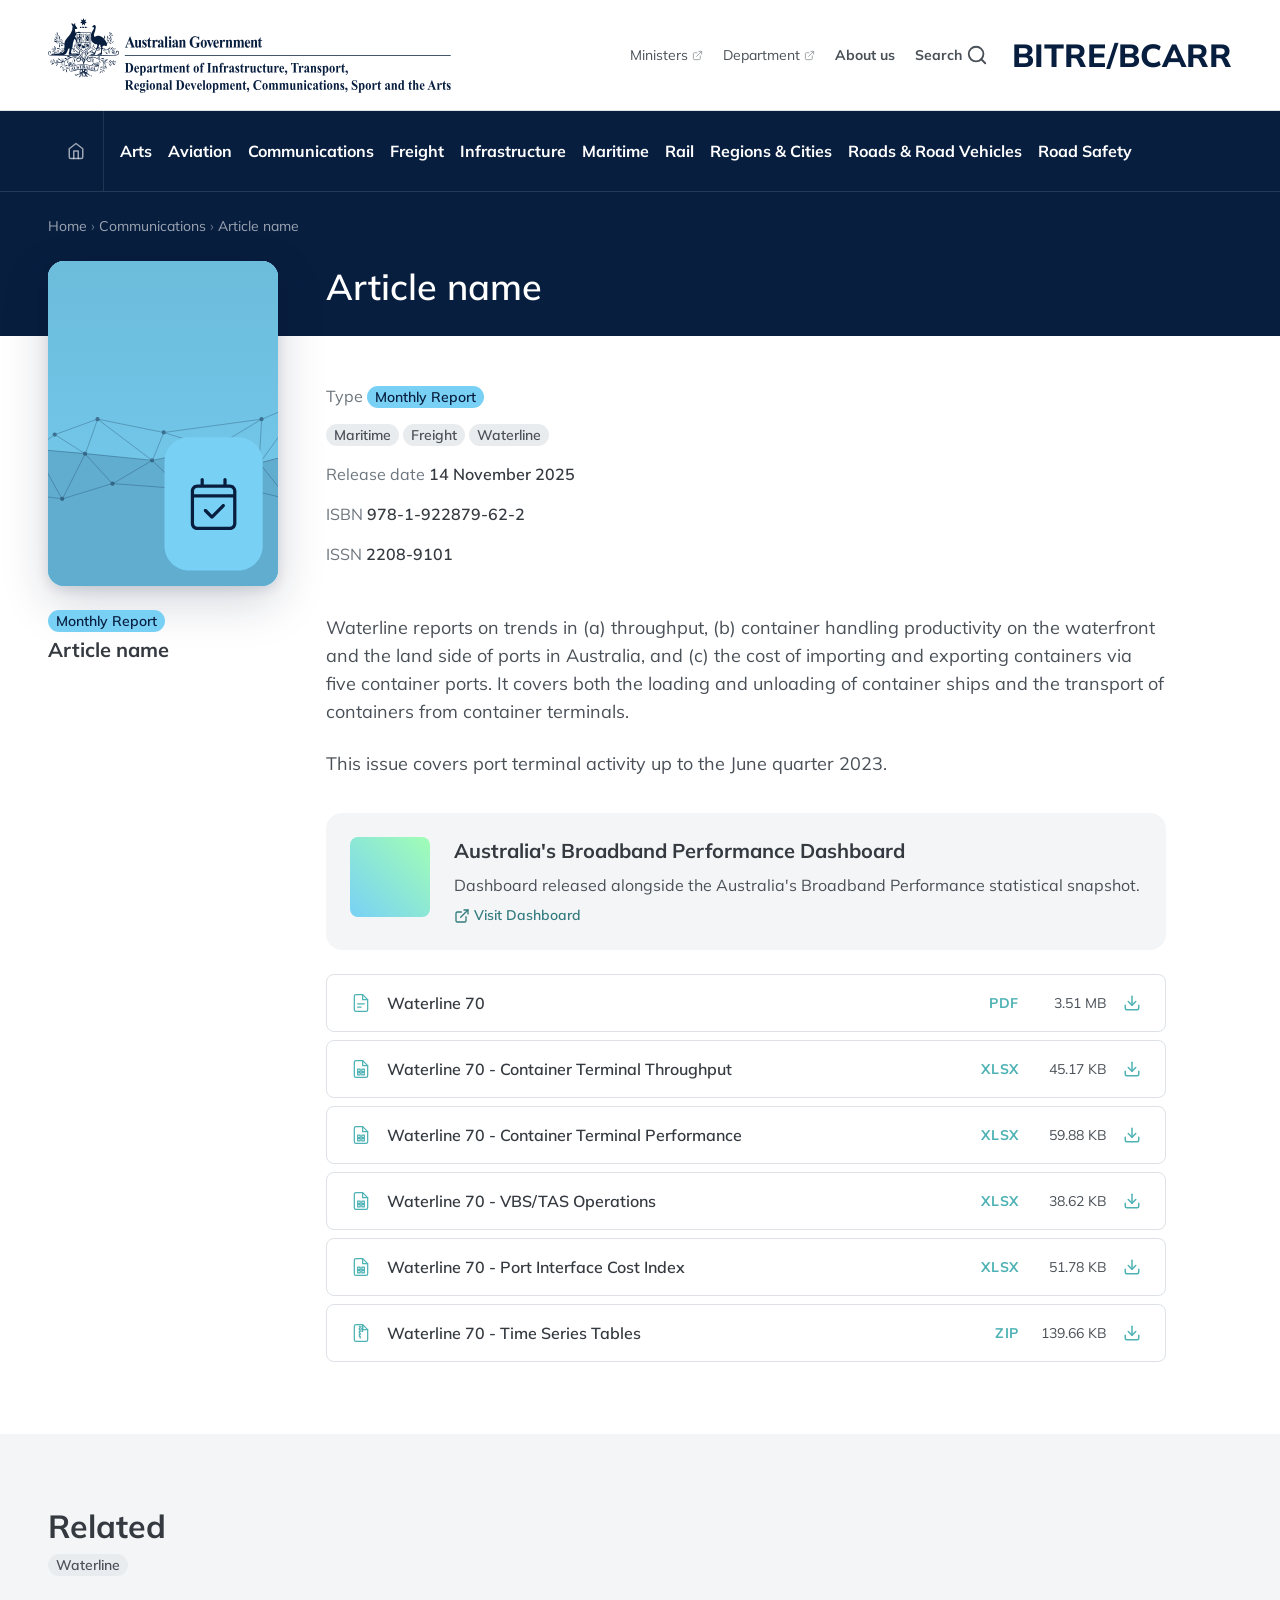
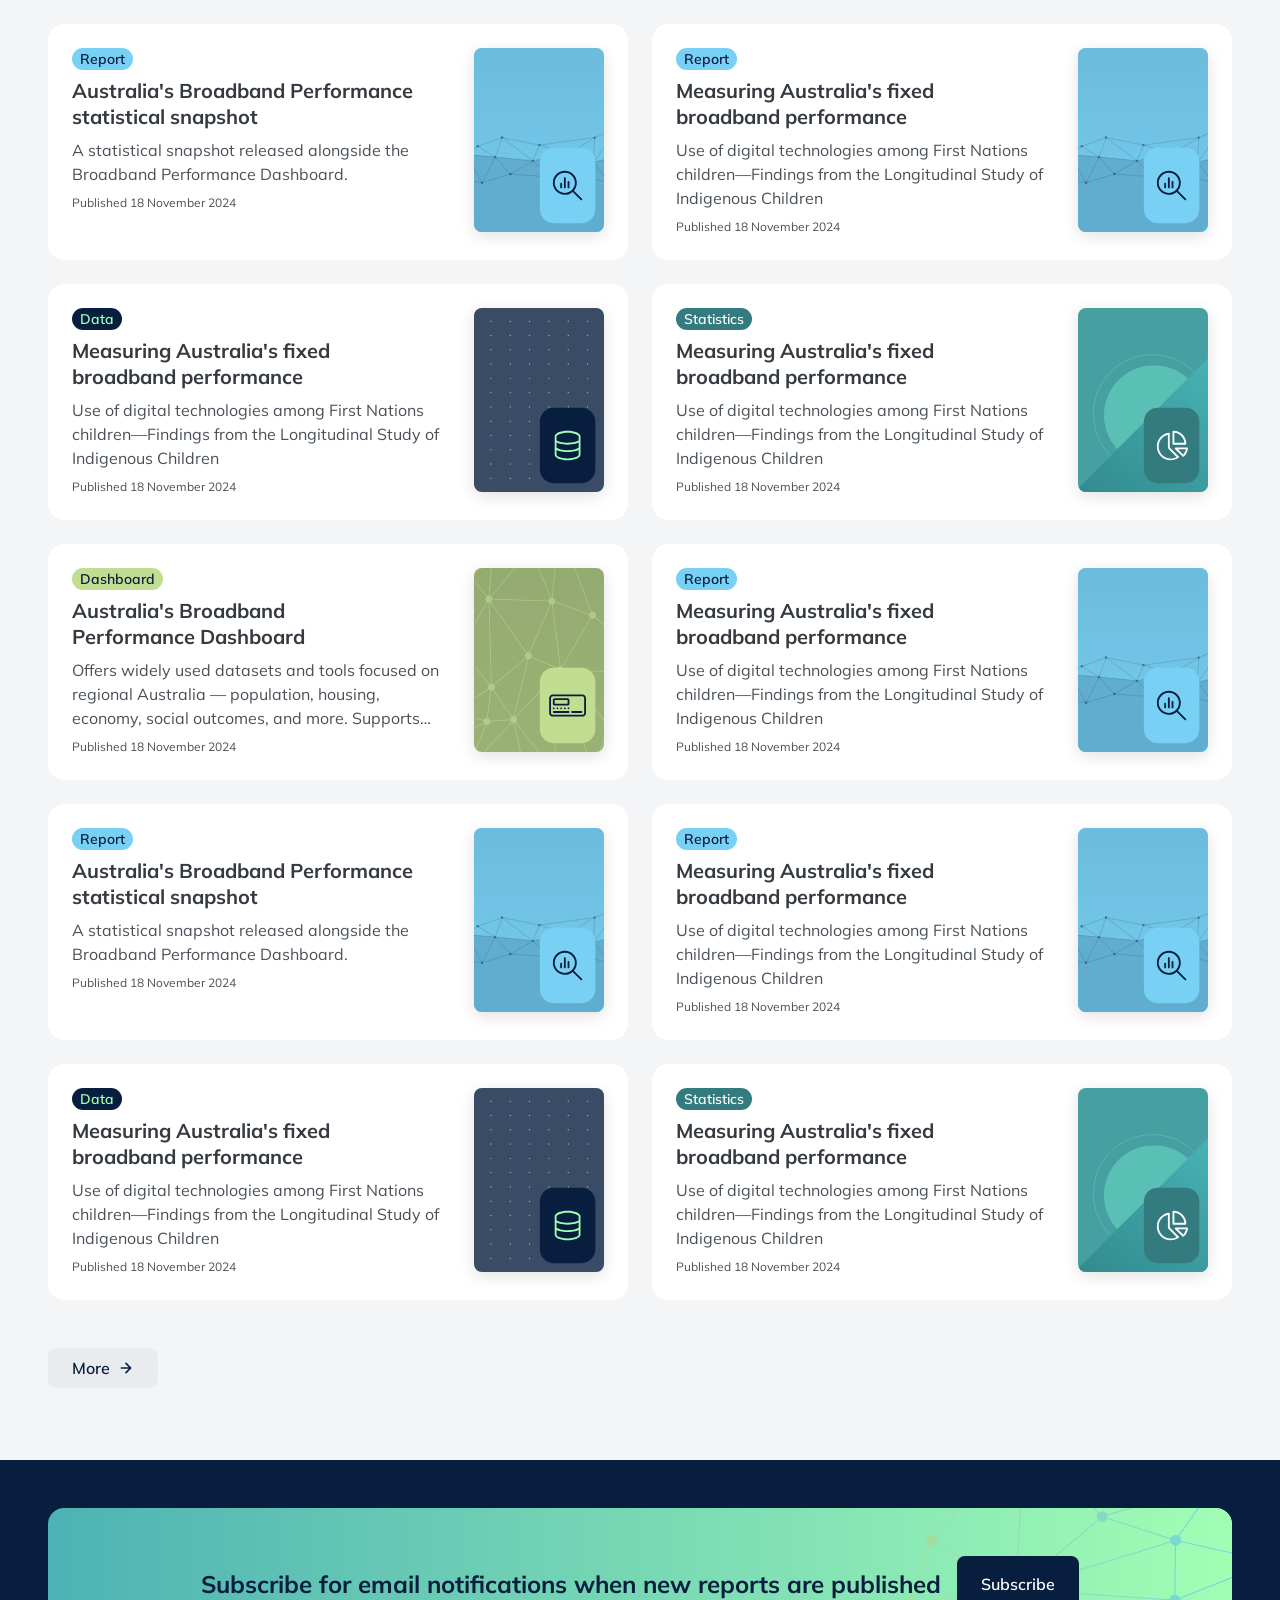
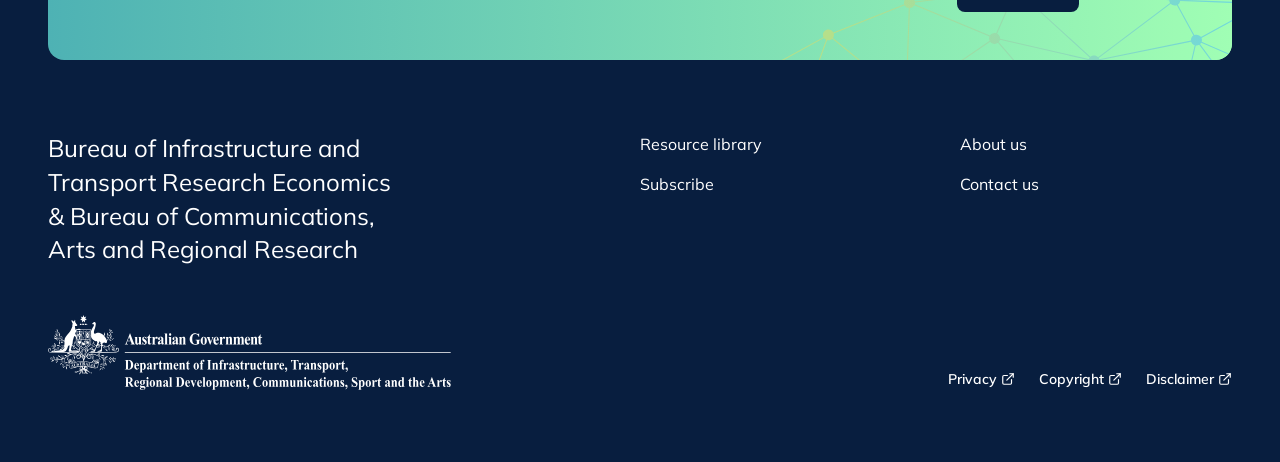
==== commit d5d01a8e: "Update article downloads and add data hub card - Replace 3 download items with 6 real Waterline 70 e" ====
--- a/templates/article.html
+++ b/templates/article.html
@@ -277,6 +277,25 @@
           <p>This issue covers port terminal activity up to the June quarter 2023.</p>
         </div>
 
+        <!-- Data hub card -->
+        <article class="card card--hub" data-animate style="margin-top:36px">
+          <div class="card__icon">
+            <img src="../assets/images/icons/icon_data.svg" alt="" aria-hidden="true">
+          </div>
+          <div class="card__body">
+            <h3 class="card__title">Australia's Broadband Performance Dashboard</h3>
+            <p class="card__excerpt">Dashboard released alongside the Australia's Broadband Performance statistical snapshot.</p>
+            <a href="#" class="card__link" target="_blank" rel="noopener noreferrer">
+              <svg xmlns="http://www.w3.org/2000/svg" width="16" height="16" viewBox="0 0 24 24" fill="none" stroke="currentColor" stroke-width="2" stroke-linecap="round" stroke-linejoin="round" aria-hidden="true">
+                <path d="M18 13v6a2 2 0 0 1-2 2H5a2 2 0 0 1-2-2V8a2 2 0 0 1 2-2h6"/>
+                <polyline points="15 3 21 3 21 9"/>
+                <line x1="10" y1="14" x2="21" y2="3"/>
+              </svg>
+              <span>Visit Dashboard</span>
+            </a>
+          </div>
+        </article>
+
         <!-- Downloads -->
         <div class="download-list" data-animate>
 
@@ -296,11 +315,12 @@
           <a href="#" class="download-item" download>
             <svg class="download-item__icon" viewBox="0 0 24 24" fill="none" stroke="currentColor" stroke-width="1.5" stroke-linecap="round" stroke-linejoin="round" aria-hidden="true">
               <path d="M14 2H6a2 2 0 0 0-2 2v16a2 2 0 0 0 2 2h12a2 2 0 0 0 2-2V8z"/><polyline points="14,2 14,8 20,8"/>
-              <path d="M8 12l1.5 5 2.5-4 2.5 4 1.5-5"/>
-            </svg>
-            <span class="download-item__name">Waterline 70</span>
-            <span class="download-item__type">DOCX</span>
-            <span class="download-item__size">3.51 MB</span>
+              <rect x="8" y="12" width="3" height="3"/><rect x="13" y="12" width="3" height="3"/>
+              <rect x="8" y="16" width="3" height="3"/><rect x="13" y="16" width="3" height="3"/>
+            </svg>
+            <span class="download-item__name">Waterline 70 - Container Terminal Throughput</span>
+            <span class="download-item__type">XLSX</span>
+            <span class="download-item__size">45.17 KB</span>
             <svg class="download-item__action" viewBox="0 0 24 24" fill="none" stroke="currentColor" stroke-width="2" stroke-linecap="round" stroke-linejoin="round" aria-hidden="true">
               <path d="M21 15v4a2 2 0 0 1-2 2H5a2 2 0 0 1-2-2v-4"/><polyline points="7,10 12,15 17,10"/><line x1="12" y1="15" x2="12" y2="3"/>
             </svg>
@@ -312,9 +332,50 @@
               <rect x="8" y="12" width="3" height="3"/><rect x="13" y="12" width="3" height="3"/>
               <rect x="8" y="16" width="3" height="3"/><rect x="13" y="16" width="3" height="3"/>
             </svg>
-            <span class="download-item__name">Waterline 70</span>
+            <span class="download-item__name">Waterline 70 - Container Terminal Performance</span>
             <span class="download-item__type">XLSX</span>
-            <span class="download-item__size">45.17 KB</span>
+            <span class="download-item__size">59.88 KB</span>
+            <svg class="download-item__action" viewBox="0 0 24 24" fill="none" stroke="currentColor" stroke-width="2" stroke-linecap="round" stroke-linejoin="round" aria-hidden="true">
+              <path d="M21 15v4a2 2 0 0 1-2 2H5a2 2 0 0 1-2-2v-4"/><polyline points="7,10 12,15 17,10"/><line x1="12" y1="15" x2="12" y2="3"/>
+            </svg>
+          </a>
+
+          <a href="#" class="download-item" download>
+            <svg class="download-item__icon" viewBox="0 0 24 24" fill="none" stroke="currentColor" stroke-width="1.5" stroke-linecap="round" stroke-linejoin="round" aria-hidden="true">
+              <path d="M14 2H6a2 2 0 0 0-2 2v16a2 2 0 0 0 2 2h12a2 2 0 0 0 2-2V8z"/><polyline points="14,2 14,8 20,8"/>
+              <rect x="8" y="12" width="3" height="3"/><rect x="13" y="12" width="3" height="3"/>
+              <rect x="8" y="16" width="3" height="3"/><rect x="13" y="16" width="3" height="3"/>
+            </svg>
+            <span class="download-item__name">Waterline 70 - VBS/TAS Operations</span>
+            <span class="download-item__type">XLSX</span>
+            <span class="download-item__size">38.62 KB</span>
+            <svg class="download-item__action" viewBox="0 0 24 24" fill="none" stroke="currentColor" stroke-width="2" stroke-linecap="round" stroke-linejoin="round" aria-hidden="true">
+              <path d="M21 15v4a2 2 0 0 1-2 2H5a2 2 0 0 1-2-2v-4"/><polyline points="7,10 12,15 17,10"/><line x1="12" y1="15" x2="12" y2="3"/>
+            </svg>
+          </a>
+
+          <a href="#" class="download-item" download>
+            <svg class="download-item__icon" viewBox="0 0 24 24" fill="none" stroke="currentColor" stroke-width="1.5" stroke-linecap="round" stroke-linejoin="round" aria-hidden="true">
+              <path d="M14 2H6a2 2 0 0 0-2 2v16a2 2 0 0 0 2 2h12a2 2 0 0 0 2-2V8z"/><polyline points="14,2 14,8 20,8"/>
+              <rect x="8" y="12" width="3" height="3"/><rect x="13" y="12" width="3" height="3"/>
+              <rect x="8" y="16" width="3" height="3"/><rect x="13" y="16" width="3" height="3"/>
+            </svg>
+            <span class="download-item__name">Waterline 70 - Port Interface Cost Index</span>
+            <span class="download-item__type">XLSX</span>
+            <span class="download-item__size">51.78 KB</span>
+            <svg class="download-item__action" viewBox="0 0 24 24" fill="none" stroke="currentColor" stroke-width="2" stroke-linecap="round" stroke-linejoin="round" aria-hidden="true">
+              <path d="M21 15v4a2 2 0 0 1-2 2H5a2 2 0 0 1-2-2v-4"/><polyline points="7,10 12,15 17,10"/><line x1="12" y1="15" x2="12" y2="3"/>
+            </svg>
+          </a>
+
+          <a href="#" class="download-item" download>
+            <svg class="download-item__icon" viewBox="0 0 24 24" fill="none" stroke="currentColor" stroke-width="1.5" stroke-linecap="round" stroke-linejoin="round" aria-hidden="true">
+              <path d="M14 2H6a2 2 0 0 0-2 2v16a2 2 0 0 0 2 2h12a2 2 0 0 0 2-2V8z"/><polyline points="14,2 14,8 20,8"/>
+              <path d="M10 4h1v2h-1v2h1v2h-1v2h1v2h-1v2h1v2"/><path d="M13 4h1v2h-1v2h1v2h-1"/>
+            </svg>
+            <span class="download-item__name">Waterline 70 - Time Series Tables</span>
+            <span class="download-item__type">ZIP</span>
+            <span class="download-item__size">139.66 KB</span>
             <svg class="download-item__action" viewBox="0 0 24 24" fill="none" stroke="currentColor" stroke-width="2" stroke-linecap="round" stroke-linejoin="round" aria-hidden="true">
               <path d="M21 15v4a2 2 0 0 1-2 2H5a2 2 0 0 1-2-2v-4"/><polyline points="7,10 12,15 17,10"/><line x1="12" y1="15" x2="12" y2="3"/>
             </svg>
--- a/css/main.css
+++ b/css/main.css
@@ -680,7 +680,7 @@
 .badge {
   display: inline-flex;
   align-items: center;
-  padding: 4px 16px;
+  padding: 4px 8px;
   border-radius: 999px;
   font-size: 0.875rem;
   font-weight: 600;
@@ -2787,17 +2787,17 @@
 }
 .hero__device-grid--right {
   right: -110px;
-  top: 18%;
+  top: 5%;
 }
 @media screen and (min-width: 768px) {
   .hero__device-grid--right {
-    top: 28%;
+    top: 8%;
     right: -100px;
   }
 }
 @media screen and (min-width: 1024px) {
   .hero__device-grid--right {
-    top: 20%;
+    top: 0;
     right: -40px;
   }
 }
@@ -2953,6 +2953,7 @@
   overflow: hidden;
   position: relative;
   aspect-ratio: 16/9;
+  margin-top: -1px;
 }
 @media screen and (min-width: 768px) {
   .hero--topic .hero__right {
@@ -3011,8 +3012,8 @@
     width: 100%;
     top: 0;
     left: 0;
-    transform: none;
-    transform-origin: unset;
+    transform: scale(1.005);
+    transform-origin: center top;
   }
 }
 @media screen and (max-width: 1023px) {
@@ -3060,6 +3061,7 @@
 }
 .hero--topic .hero__body {
   text-align: left;
+  max-width: 60ch;
 }
 .hero--light {
   background-color: #f4f5f7;
@@ -4443,7 +4445,7 @@
 }
 @media screen and (min-width: 1024px) {
   .page-resource-library__toolbar-top {
-    grid-template-columns: 1fr 1fr minmax(0, 160px) minmax(0, 160px);
+    grid-template-columns: 1fr 1fr minmax(0, 160px) minmax(0, 160px) minmax(0, 160px);
     align-items: end;
   }
 }
@@ -4667,6 +4669,14 @@
   min-width: 44px;
   min-height: 44px;
   padding-inline: 0;
+  background-color: #dee2e6;
+  border-radius: 8px;
+}
+.page-resource-library__page-link--nav:hover {
+  background-color: #ced4da;
+}
+.page-resource-library__page-link--nav[aria-disabled=true] {
+  background-color: #e9ecef;
 }
 .page-resource-library__page-link--nav svg {
   width: 20px;
@@ -4677,8 +4687,11 @@
   display: inline-flex;
   align-items: center;
   justify-content: center;
+  min-width: 44px;
+  min-height: 44px;
   background-color: #081e3f;
   color: #ffffff;
+  border-radius: 8px;
 }
 .page-resource-library__page-gap {
   display: inline-flex;
@@ -4686,6 +4699,24 @@
   justify-content: center;
   min-width: 24px;
   color: #495057;
+}
+
+.page-content {
+  scroll-behavior: smooth;
+}
+
+.page-content .hero__device-grid--right {
+  top: -10%;
+}
+@media screen and (min-width: 768px) {
+  .page-content .hero__device-grid--right {
+    top: -15%;
+  }
+}
+@media screen and (min-width: 1024px) {
+  .page-content .hero__device-grid--right {
+    top: -20%;
+  }
 }
 
 .page-content__body {
@@ -4730,6 +4761,7 @@
   padding-bottom: 48px;
   margin-bottom: 48px;
   border-bottom: 1px solid #dee2e6;
+  scroll-margin-top: 24px;
 }
 .page-content__section:last-child {
   border-bottom: none;
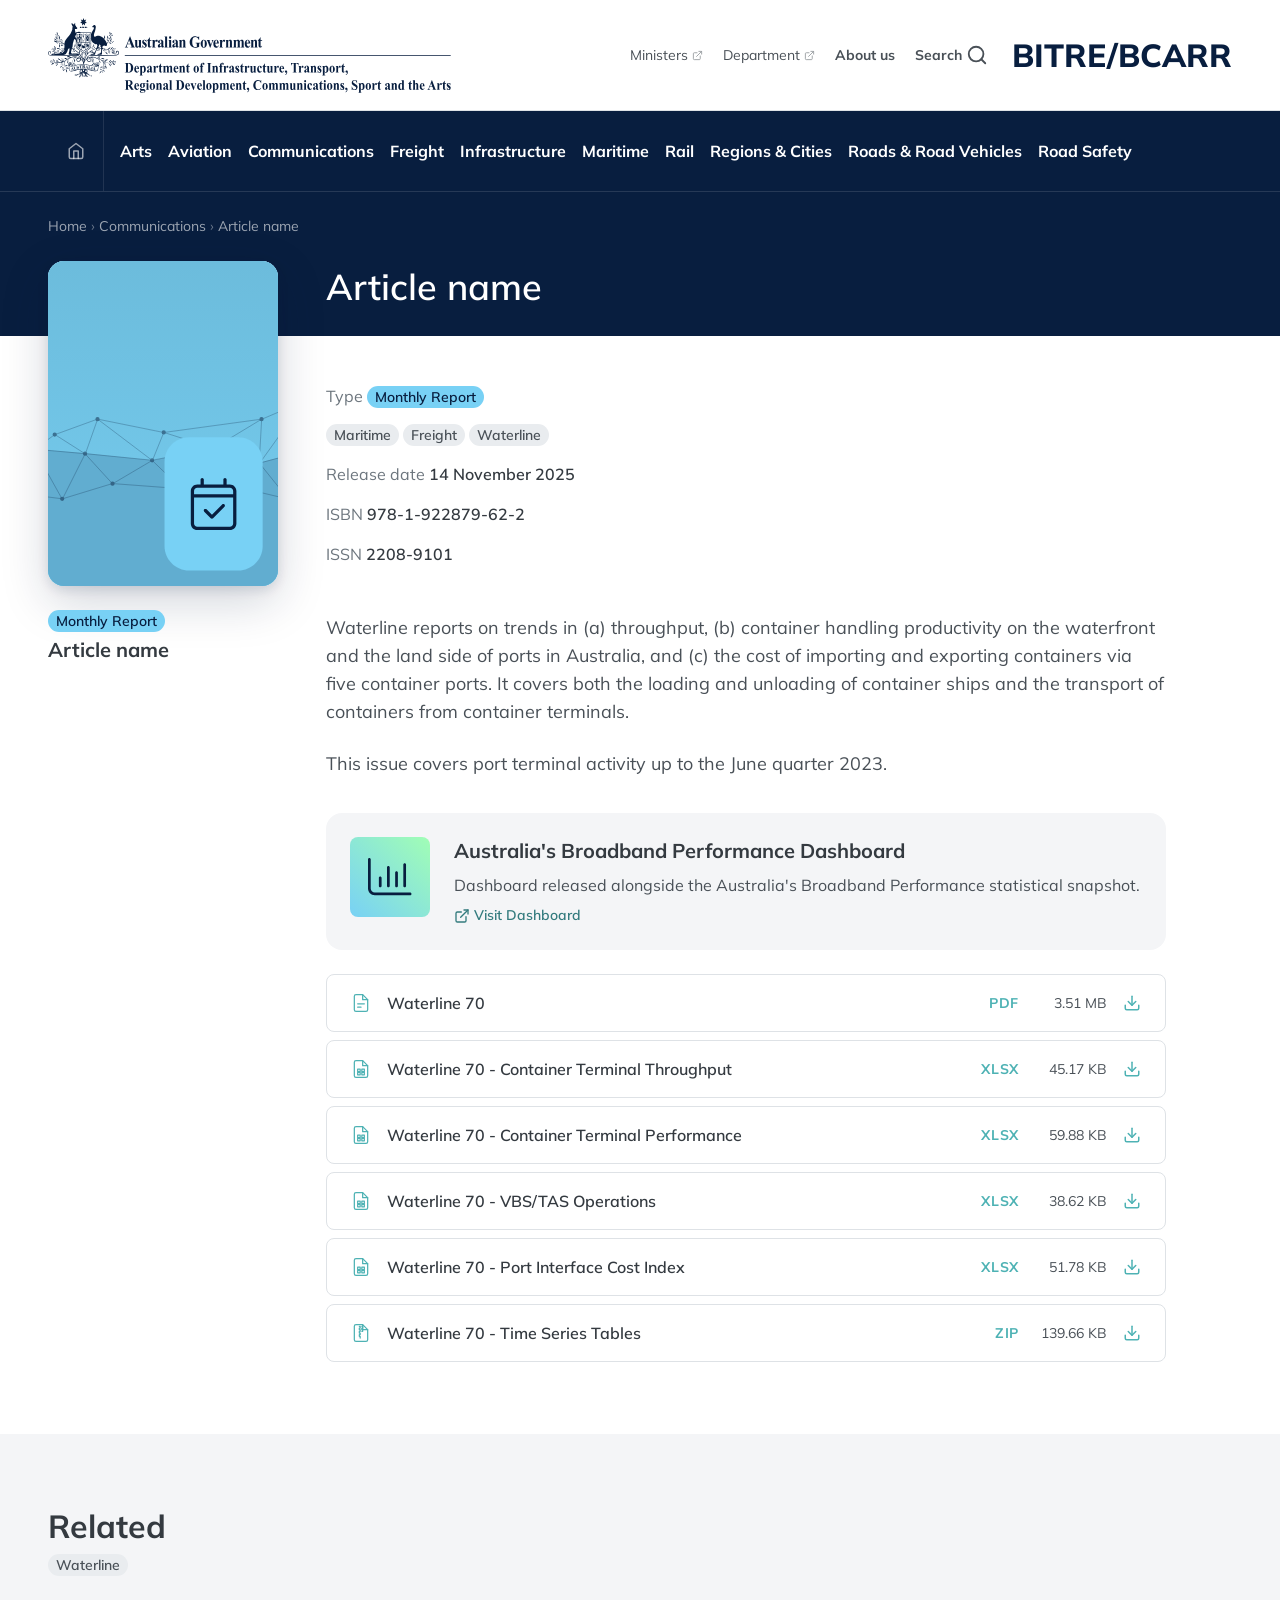
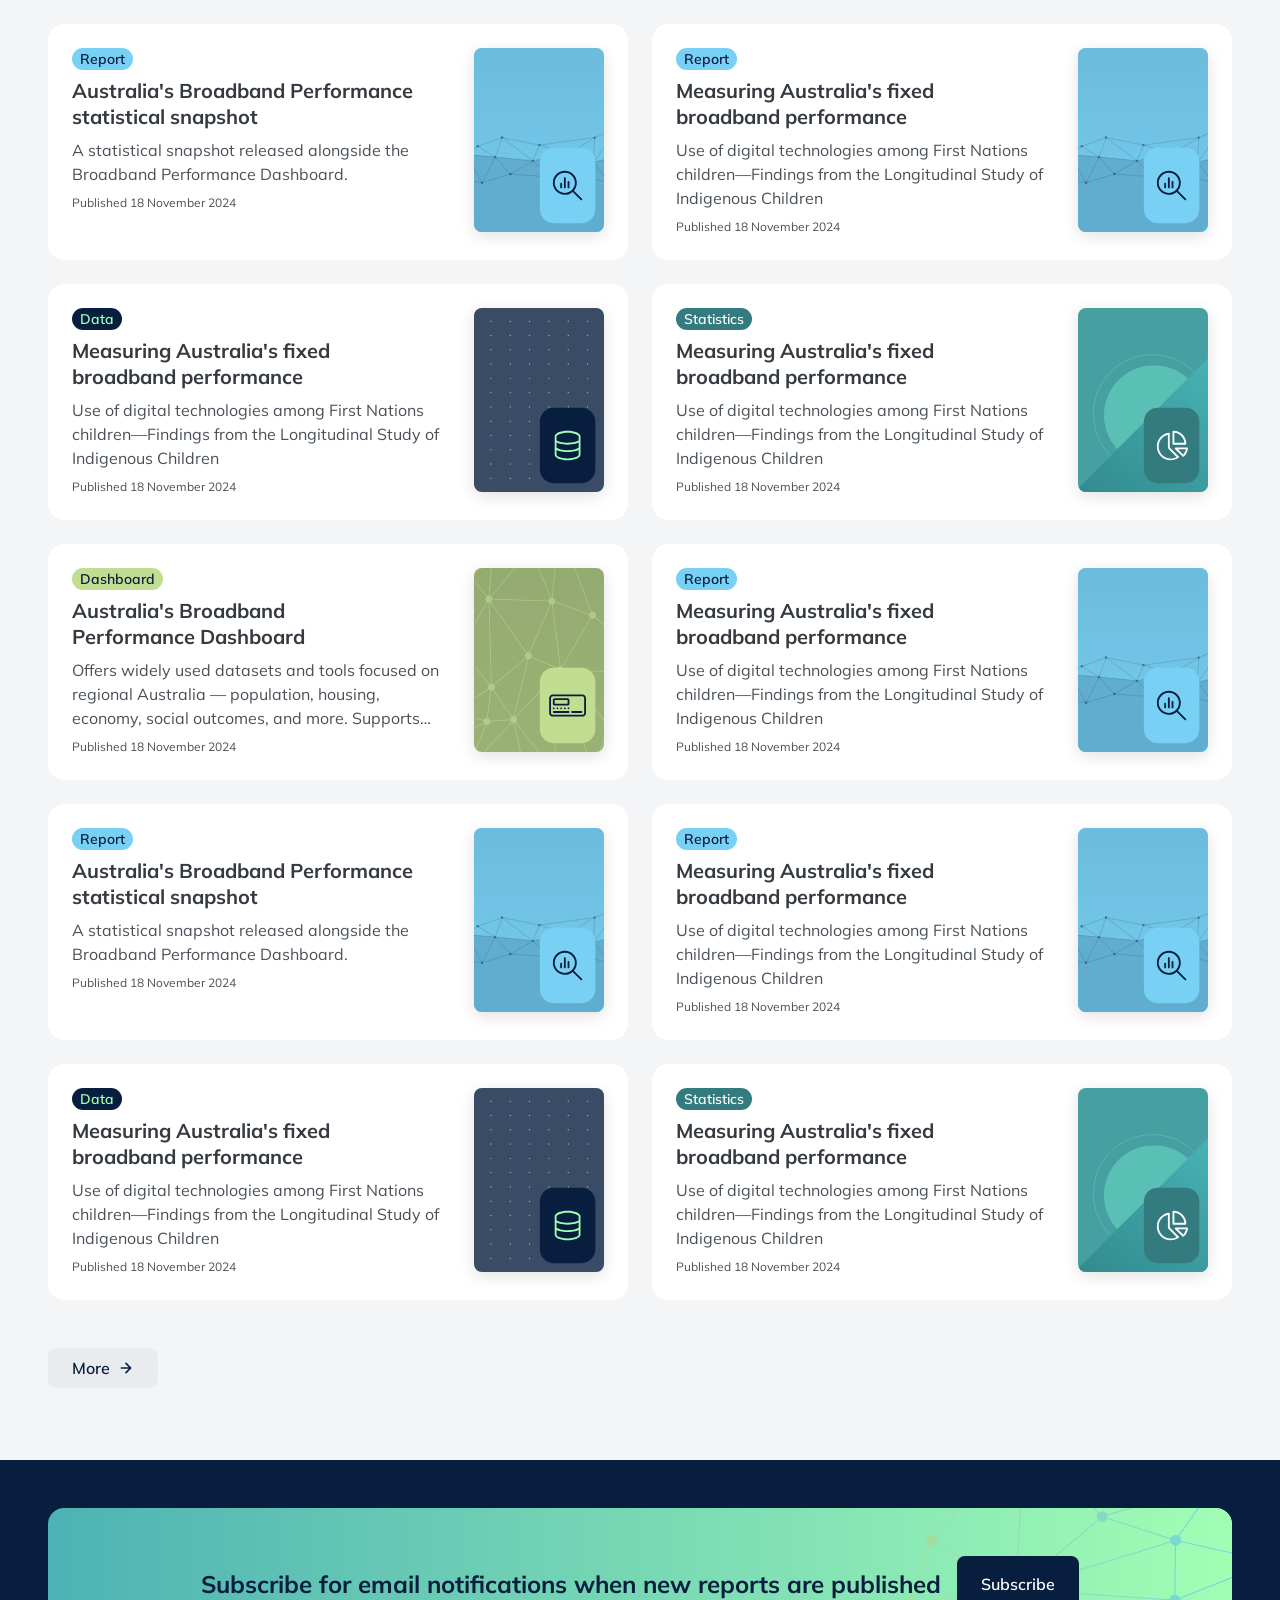
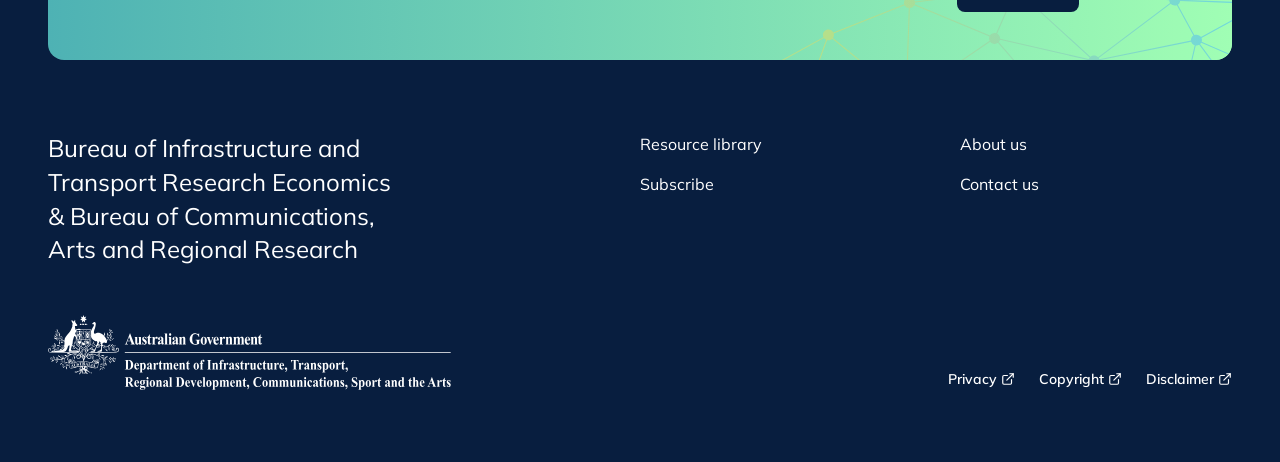
==== commit df6260e5: "Sync article.html mobile nav JS with home.html The mobile menu toggle and search panel scripts had d" ====
--- a/templates/article.html
+++ b/templates/article.html
@@ -756,80 +756,91 @@
 
       siteName.style.transition = 'none';
       siteName.style.transform = 'translateX(' + deltaX + 'px)';
+      siteName.getBoundingClientRect(); // force layout so the starting transform is applied
+
       requestAnimationFrame(function () {
-        siteName.style.transition = 'transform 0.28s cubic-bezier(0.4, 0, 0.2, 1)';
+        siteName.style.transition = '';
         siteName.style.transform = '';
       });
     }
 
-    setMenuOffset();
-
     burger.addEventListener('click', function () {
       animateSiteNameLayoutChange(function () {
-        if (header) header.classList.remove('is-menu-open');
+        if (header) header.classList.remove('is-menu-open'); // reset before measuring
         var isOpen = menu.classList.toggle('is-open');
-        burger.setAttribute('aria-expanded', String(isOpen));
-        menu.setAttribute('aria-hidden', String(!isOpen));
+        burger.setAttribute('aria-expanded', isOpen);
+        menu.setAttribute('aria-hidden', !isOpen);
         document.body.style.overflow = isOpen ? 'hidden' : '';
-        setMenuOffset();
         if (isOpen) {
+          window.scrollTo({ top: 0, behavior: 'auto' });
           if (header) header.classList.add('is-menu-open');
+          setMenuOffset();
+        } else {
+          closeMenu();
         }
       });
     });
 
     window.addEventListener('resize', function () {
-      setMenuOffset();
       if (desktopMq.matches) {
         closeMenu();
+        return;
       }
+
       if (menu.classList.contains('is-open')) {
-        document.body.style.overflow = 'hidden';
+        setMenuOffset();
       }
     });
-
-    // Header search panel
+  })();
+
+  // Header search panel toggle
+  (function () {
     var searchBtn = document.querySelector('.site-header__utility-search');
     var panel     = document.getElementById('header-search-panel');
     var input     = document.getElementById('header-search-input');
     var closeBtn  = panel ? panel.querySelector('.site-header__search-close') : null;
 
-    if (searchBtn && panel && input) {
-      function openPanel()  {
-        panel.classList.add('is-open');
-        searchBtn.setAttribute('aria-expanded', 'true');
-        requestAnimationFrame(function () { input.focus(); });
+    if (!searchBtn || !panel || !input) return;
+
+    function openPanel() {
+      panel.classList.add('is-open');
+      panel.setAttribute('aria-hidden', 'false');
+      searchBtn.setAttribute('aria-expanded', 'true');
+      requestAnimationFrame(function () { input.focus(); });
+    }
+
+    function closePanel() {
+      panel.classList.remove('is-open');
+      panel.setAttribute('aria-hidden', 'true');
+      searchBtn.setAttribute('aria-expanded', 'false');
+      searchBtn.focus();
+    }
+
+    searchBtn.addEventListener('click', function () {
+      panel.classList.contains('is-open') ? closePanel() : openPanel();
+    });
+
+    if (closeBtn) {
+      closeBtn.addEventListener('click', closePanel);
+    }
+
+    // ESC key closes panel
+    document.addEventListener('keydown', function (e) {
+      if (e.key === 'Escape' && panel.classList.contains('is-open')) {
+        closePanel();
       }
-      function closePanel() {
-        panel.classList.remove('is-open');
-        searchBtn.setAttribute('aria-expanded', 'false');
-        searchBtn.focus();
+    });
+
+    // Click outside closes panel
+    document.addEventListener('click', function (e) {
+      if (
+        panel.classList.contains('is-open') &&
+        !panel.contains(e.target) &&
+        !searchBtn.contains(e.target)
+      ) {
+        closePanel();
       }
-
-      searchBtn.addEventListener('click', function () {
-        panel.classList.contains('is-open') ? closePanel() : openPanel();
-      });
-
-      if (closeBtn) {
-        closeBtn.addEventListener('click', closePanel);
-      }
-
-      document.addEventListener('keydown', function (e) {
-        if (e.key === 'Escape' && panel.classList.contains('is-open')) {
-          closePanel();
-        }
-      });
-
-      document.addEventListener('click', function (e) {
-        if (
-          panel.classList.contains('is-open') &&
-          !panel.contains(e.target) &&
-          !searchBtn.contains(e.target)
-        ) {
-          closePanel();
-        }
-      });
-    }
+    });
   })();
 
   // Staggered entrance animations
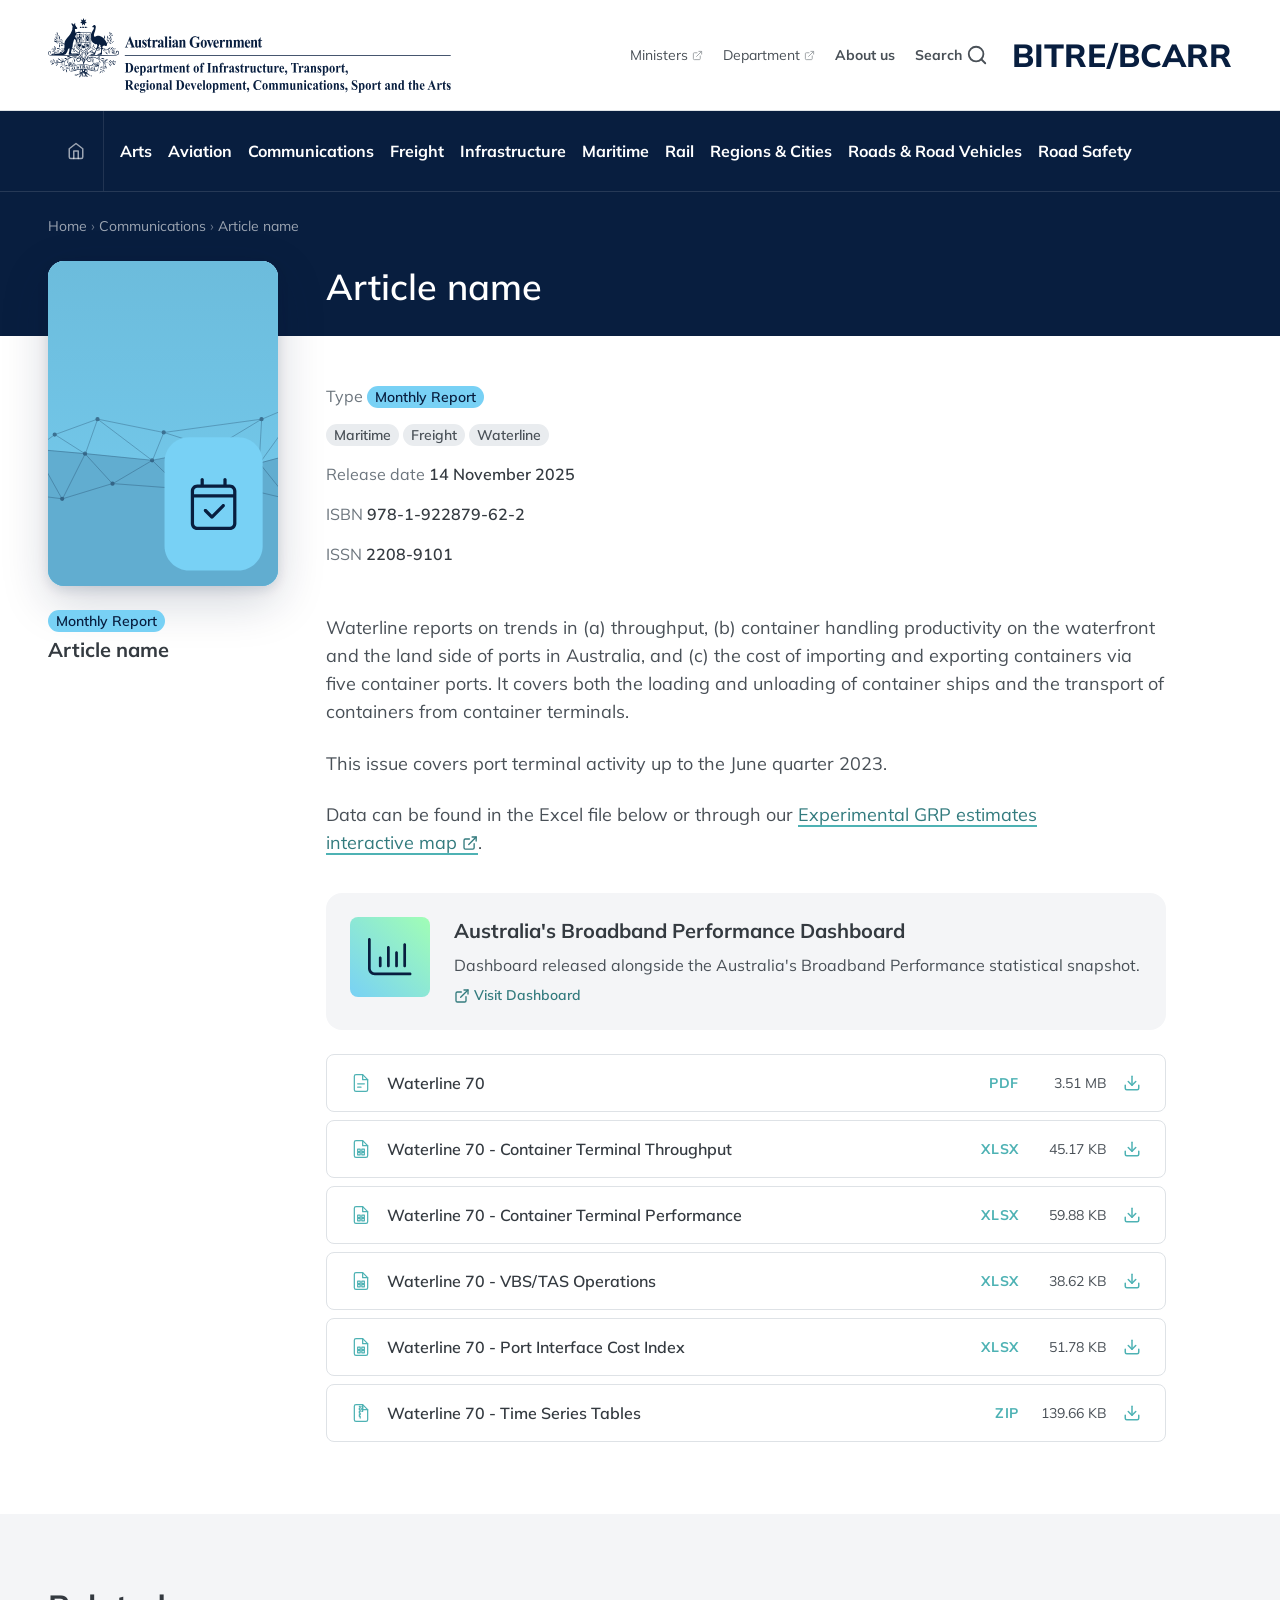
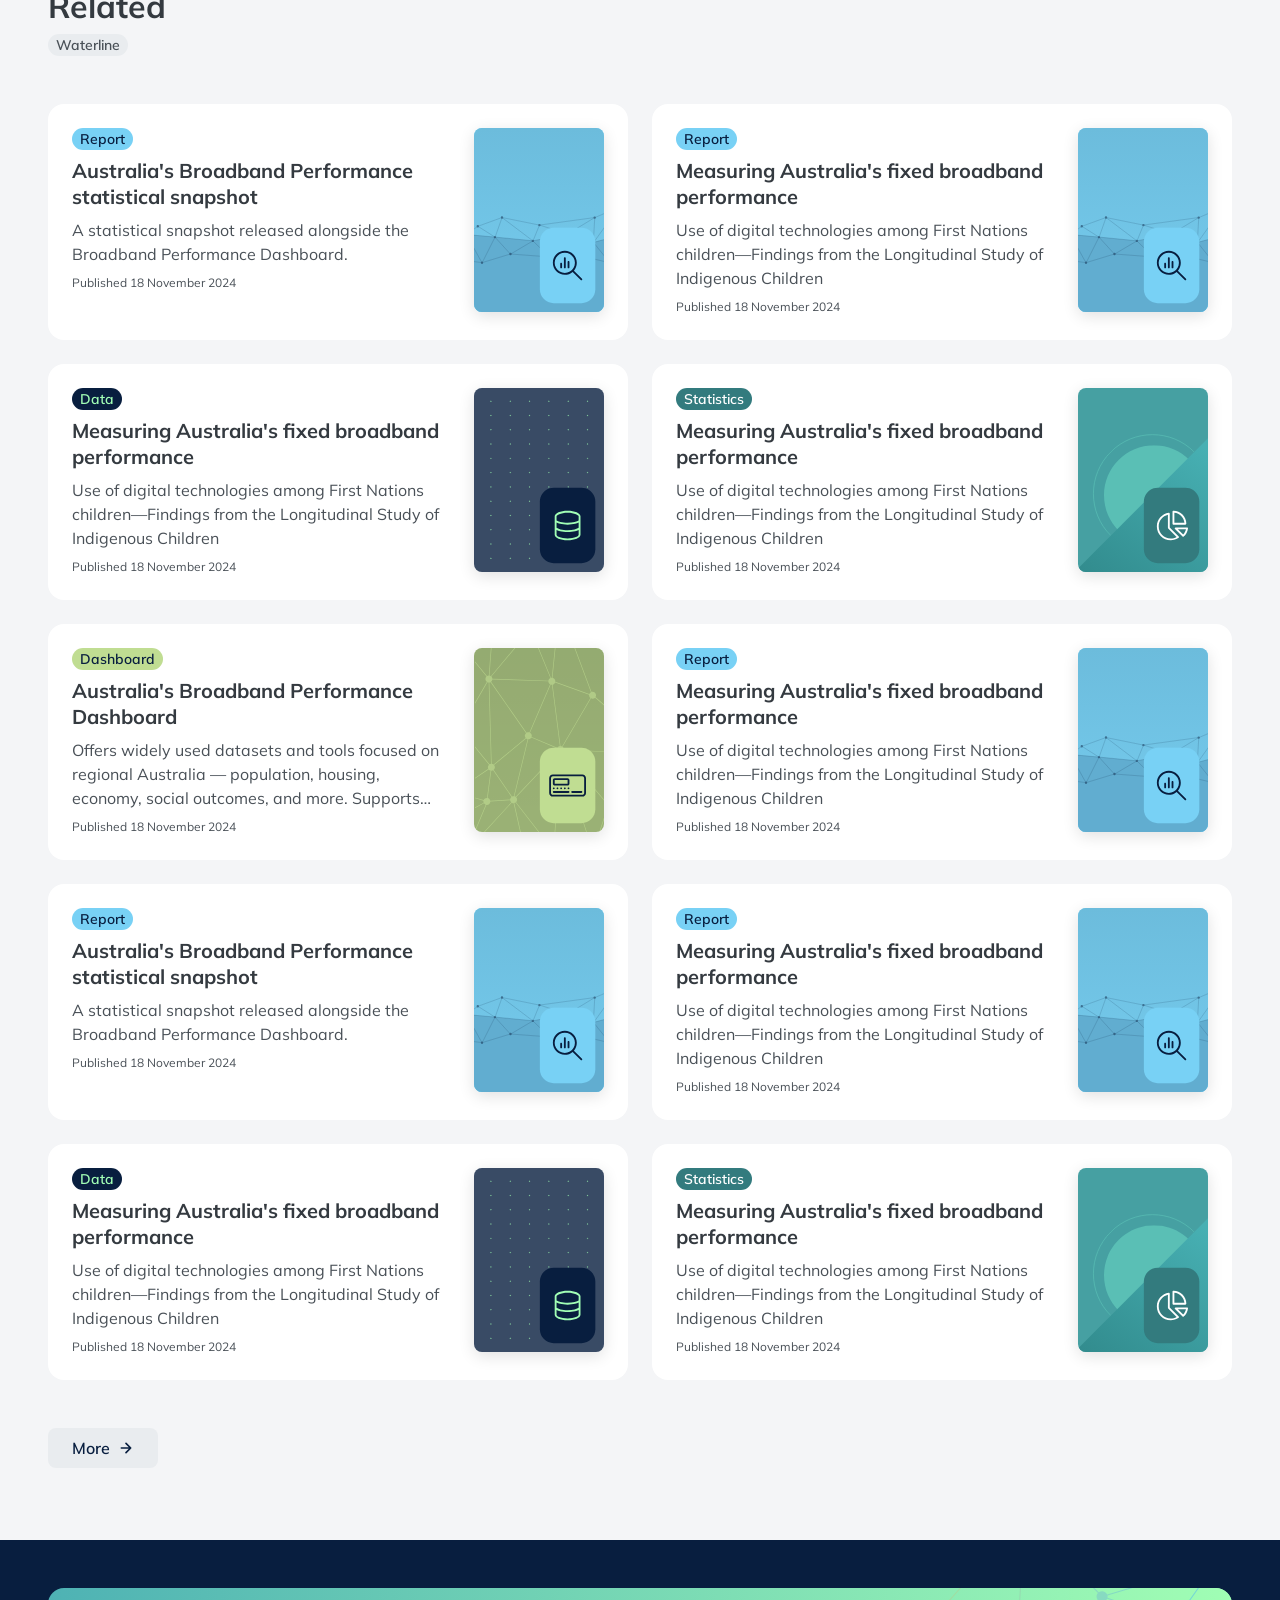
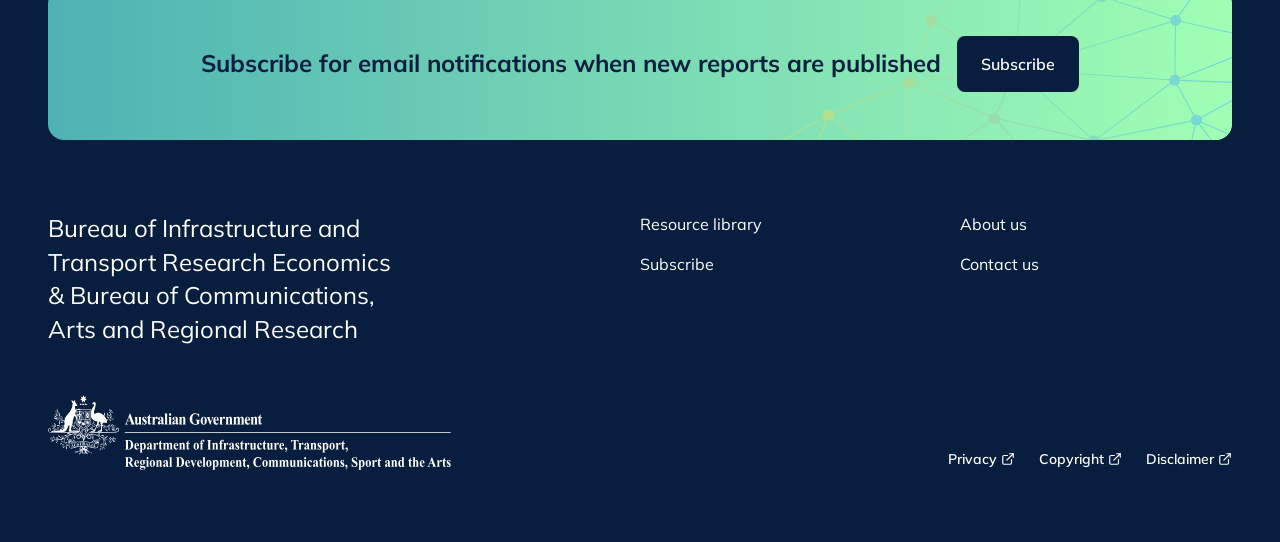
==== commit fe3891db: "Add external GRP map link to Waterline article; share prose-link style Extract the deep-teal prose l" ====
--- a/templates/article.html
+++ b/templates/article.html
@@ -275,6 +275,7 @@
         <div class="article__content" data-animate>
           <p>Waterline reports on trends in (a) throughput, (b) container handling productivity on the waterfront and the land side of ports in Australia, and (c) the cost of importing and exporting containers via five container ports. It covers both the loading and unloading of container ships and the transport of containers from container terminals.</p>
           <p>This issue covers port terminal activity up to the June quarter 2023.</p>
+          <p>Data can be found in the Excel file below or through our <a href="https://spatial.infrastructure.gov.au/portal/apps/storymaps/stories/6db081da5c93484387f100bbe823f8a2" target="_blank" rel="noopener noreferrer">Experimental GRP estimates interactive <span class="link__end">map<svg xmlns="http://www.w3.org/2000/svg" width="16" height="16" viewBox="0 0 24 24" fill="none" stroke="currentColor" stroke-width="2" stroke-linecap="round" stroke-linejoin="round" aria-hidden="true"><path d="M18 13v6a2 2 0 0 1-2 2H5a2 2 0 0 1-2-2V8a2 2 0 0 1 2-2h6"/><polyline points="15 3 21 3 21 9"/><line x1="10" y1="14" x2="21" y2="3"/></svg></span></a>.</p>
         </div>
 
         <!-- Data hub card -->
--- a/css/main.css
+++ b/css/main.css
@@ -1065,6 +1065,19 @@
   padding: 24px;
   gap: 24px;
   border: none;
+  position: relative;
+}
+.card--resource-featured .card__title a::after {
+  content: "";
+  position: absolute;
+  inset: 0;
+}
+.card--resource-featured .card__title a:focus-visible {
+  outline: none;
+}
+.card--resource-featured:focus-within {
+  outline: 2px solid #0d6efd;
+  outline-offset: 2px;
 }
 @media screen and (max-width: 479px) {
   .card--resource-featured {
@@ -1188,6 +1201,7 @@
   height: auto;
   border: none;
   overflow: hidden;
+  position: relative;
 }
 @media screen and (min-width: 768px) {
   .card--topic-resource {
@@ -1200,6 +1214,18 @@
 .card--topic-resource:hover, .card--topic-resource.is-touched {
   transform: translateY(-2px);
   box-shadow: 0 4px 12px rgba(8, 30, 63, 0.12);
+}
+.card--topic-resource .card__title a::after {
+  content: "";
+  position: absolute;
+  inset: 0;
+}
+.card--topic-resource .card__title a:focus-visible {
+  outline: none;
+}
+.card--topic-resource:focus-within {
+  outline: 2px solid #0d6efd;
+  outline-offset: 2px;
 }
 .card--topic-resource .card__body {
   display: block;
@@ -1284,8 +1310,21 @@
   border: none;
   box-shadow: none;
   overflow: visible;
+  position: relative;
   transition: transform 0.35s cubic-bezier(0.4, 0, 0.2, 1);
   will-change: transform;
+}
+.card--report .card__title a::after {
+  content: "";
+  position: absolute;
+  inset: 0;
+}
+.card--report .card__title a:focus-visible {
+  outline: none;
+}
+.card--report:focus-within {
+  outline: 2px solid #0d6efd;
+  outline-offset: 2px;
 }
 .card--report:hover, .card--report.is-touched {
   box-shadow: none;
@@ -2787,35 +2826,20 @@
 }
 .hero__device-grid--right {
   right: -110px;
-  top: 5%;
+  top: 18%;
 }
 @media screen and (min-width: 768px) {
   .hero__device-grid--right {
-    top: 8%;
+    top: 34%;
     right: -100px;
   }
 }
 @media screen and (min-width: 1024px) {
   .hero__device-grid--right {
-    top: 0;
-    right: -40px;
-  }
-}
-.hero__device-grid--left {
-  left: -200px;
-  top: 42%;
-  transform: translateY(-50%) scale(-1, -1) rotate(15deg);
-}
-@media screen and (min-width: 768px) {
-  .hero__device-grid--left {
-    top: 58%;
-    left: -180px;
-  }
-}
-@media screen and (min-width: 1024px) {
-  .hero__device-grid--left {
-    top: 50%;
-    left: -160px;
+    top: 40px;
+    right: -340px;
+    width: 65%;
+    max-width: none;
   }
 }
 .hero--home {
@@ -2823,9 +2847,13 @@
 }
 .hero--home .hero__inner {
   gap: 0;
+  align-items: flex-start;
   padding-bottom: 24px;
 }
 .hero--home .hero__inner .hero__content {
+  align-items: flex-start;
+  text-align: left;
+  padding-left: 24px;
   margin-bottom: 48px;
 }
 .hero--home .hero__inner .search-box--hero {
@@ -2843,6 +2871,10 @@
 }
 .hero--home .hero__heading {
   max-width: 1160px;
+  text-align: left;
+}
+.hero--home .hero__body {
+  text-align: left;
 }
 .hero--home .hero__heading,
 .hero--home .hero__body,
@@ -3497,6 +3529,59 @@
   background-color: #f4f5f7;
   border-bottom: 1px solid #dee2e6;
 }
+.page-nav::after {
+  content: "";
+  position: absolute;
+  inset-block: 0;
+  right: 0;
+  width: 36px;
+  pointer-events: none;
+  opacity: 0;
+  transition: opacity 0.2s ease-in-out;
+  background: linear-gradient(to right, rgba(244, 245, 247, 0), #f4f5f7 55%);
+}
+.page-nav__scroll-cue {
+  appearance: none;
+  background: none;
+  border: none;
+  padding: 0;
+  margin: 0;
+  cursor: pointer;
+  font: inherit;
+  color: inherit;
+  text-decoration: none;
+  line-height: 1;
+  position: absolute;
+  top: 50%;
+  right: 4px;
+  z-index: 1;
+  display: inline-flex;
+  align-items: center;
+  justify-content: center;
+  width: 16px;
+  height: 32px;
+  padding: 0;
+  transform: translateY(-57%);
+  color: #081e3f;
+  font-size: 22px;
+  font-weight: 700;
+  line-height: 1;
+  opacity: 0;
+  pointer-events: none;
+  cursor: pointer;
+  transition: opacity 0.2s ease-in-out;
+}
+.page-nav__scroll-cue:focus-visible {
+  outline: 2px solid #0d6efd;
+  outline-offset: 2px;
+}
+.page-nav.has-scroll:not(.is-scrolled)::after {
+  opacity: 1;
+}
+.page-nav.has-scroll:not(.is-scrolled) .page-nav__scroll-cue {
+  opacity: 1;
+  pointer-events: auto;
+}
 .page-nav__inner {
   width: 100%;
   max-width: 1440px;
@@ -3621,6 +3706,8 @@
 }
 .sub-topics__inner {
   position: relative;
+  display: flex;
+  flex-direction: column;
 }
 .sub-topics__header {
   margin-bottom: 8px;
@@ -3634,10 +3721,13 @@
 }
 .sub-topics__more {
   transition: background-color 0.2s ease-in-out;
+  align-self: flex-start;
+  order: 1;
   display: inline-flex;
   align-items: center;
   gap: 8px;
   flex-shrink: 0;
+  margin-top: 48px;
   padding: 8px 24px;
   border-radius: 8px;
   background-color: #e9ecef;
@@ -3646,7 +3736,6 @@
   color: #081e3f;
   text-decoration: none;
   white-space: nowrap;
-  margin-bottom: 48px;
 }
 .sub-topics__more:hover {
   background-color: #dee2e6;
@@ -3663,7 +3752,7 @@
     position: absolute;
     top: 0;
     right: 24px;
-    margin-bottom: 0;
+    margin-top: 0;
   }
 }
 @media screen and (min-width: 1280px) {
@@ -4111,6 +4200,32 @@
   line-height: 1.55;
   color: #495057;
 }
+.article__content a {
+  color: #337b7e;
+  text-decoration: none;
+  padding-bottom: 1px;
+  background: linear-gradient(#337b7e, #337b7e) no-repeat 0 100%/0% 2px, linear-gradient(#4eb2b4, #4eb2b4) no-repeat 0 100%/100% 2px;
+  transition: color 0.25s ease, background-size 0.35s ease;
+}
+.article__content a:hover {
+  color: #081e3f;
+  background-size: 100% 2px, 100% 2px;
+}
+.article__content a:focus-visible {
+  outline: 2px solid #0d6efd;
+  outline-offset: 2px;
+  border-radius: 4px;
+}
+.article__content a svg {
+  display: inline-block;
+  width: 0.9em;
+  height: 0.9em;
+  margin-left: 0.25em;
+  vertical-align: -0.1em;
+}
+.article__content a .link__end {
+  white-space: nowrap;
+}
 .article__content h2 {
   margin: 0;
   font-size: 1.5rem;
@@ -4848,6 +4963,16 @@
   outline-offset: 2px;
   border-radius: 4px;
 }
+.page-content__section a svg {
+  display: inline-block;
+  width: 0.9em;
+  height: 0.9em;
+  margin-left: 0.25em;
+  vertical-align: -0.1em;
+}
+.page-content__section a .link__end {
+  white-space: nowrap;
+}
 .page-content__section ul,
 .page-content__section ol {
   margin: 0 0 16px;
@@ -5035,3 +5160,5 @@
   border-left-color: #4eb2b4;
   background-color: rgba(78, 178, 180, 0.06);
 }
+
+/*# sourceMappingURL=main.css.map */
